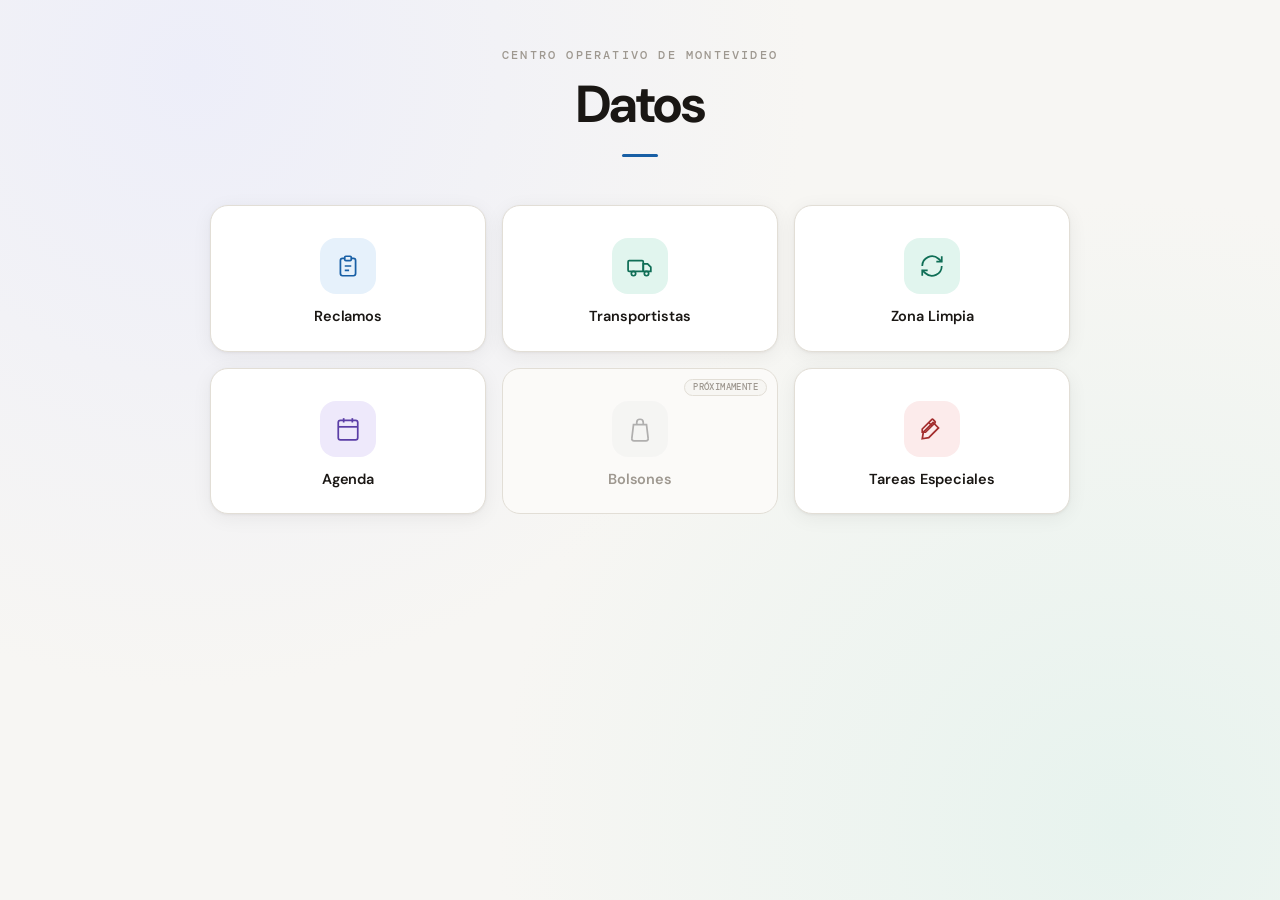
==== index.html @ f4a8ab2e "11.09" ====
<!DOCTYPE html>
<html lang="es">
<head>
<meta charset="UTF-8">
<meta name="viewport" content="width=device-width,initial-scale=1">
<title>Centro Operativo — Datos</title>
<link href="https://fonts.googleapis.com/css2?family=DM+Sans:wght@300;400;500;600;700&family=DM+Mono:wght@400;500&display=swap" rel="stylesheet">
<style>
:root{
  --bg:#F7F6F3;
  --surface:#FFFFFF;
  --border:#E2DED6;
  --border2:#D0CBCB;
  --text:#1A1714;
  --text2:#6B6560;
  --text3:#9E9890;
  --blue:#185FA5;   --blue-bg:#E6F1FB;   --blue-border:#B5D4F4;
  --teal:#0F6E56;   --teal-bg:#E1F5EE;   --teal-border:#9FE1CB;
  --amber:#854F0B;  --amber-bg:#FAEEDA;  --amber-border:#FAC775;
  --red:#A32D2D;    --red-bg:#FCEBEB;    --red-border:#F7C1C1;
  --violet:#5B3EA6; --violet-bg:#EEE9FB; --violet-border:#CBB9F0;
  --shadow:0 4px 20px rgba(26,23,20,.06),0 1px 3px rgba(26,23,20,.05);
  --shadow-hover:0 12px 32px rgba(26,23,20,.10),0 2px 6px rgba(26,23,20,.06);
}
*{box-sizing:border-box;margin:0;padding:0}
html,body{height:100%}
body{
  font-family:'DM Sans',system-ui,sans-serif;color:var(--text);min-height:100vh;
  background:
    radial-gradient(circle at 15% 8%, #EDEEF9 0%, transparent 45%),
    radial-gradient(circle at 88% 92%, #E7F3EE 0%, transparent 45%),
    var(--bg);
  /* Antes esto centraba con flexbox (display:flex + align-items:center), pero
     cuando el contenido es más alto que la pantalla (típico en celular con 6
     tarjetas) ese centrado empuja la parte de arriba por encima del borde
     visible, y no hay forma de scrollear hasta ahí — queda "cortado" para
     siempre. Con flujo normal + margin:auto en .cover se sigue viendo
     centrado en pantallas grandes, pero nunca corta nada. */
  padding:3rem 1.5rem;
}
.cover{max-width:860px;width:100%;text-align:center;margin:0 auto}

.eyebrow{font-family:'DM Mono',monospace;font-size:11.5px;font-weight:500;letter-spacing:2.2px;text-transform:uppercase;color:var(--text3);margin-bottom:.9rem}
.headline{font-size:clamp(34px,6vw,52px);font-weight:700;letter-spacing:-1.3px;color:var(--text);line-height:1.05}
.rule{width:36px;height:3px;border-radius:2px;background:var(--blue);margin:1.4rem auto 3rem}

.grid{display:grid;grid-template-columns:repeat(3,1fr);gap:16px}
@media (max-width:680px){.grid{grid-template-columns:repeat(2,1fr)}}
@media (max-width:420px){.grid{grid-template-columns:1fr}}

.tile{position:relative;display:flex;flex-direction:column;align-items:center;justify-content:center;gap:.8rem;background:var(--surface);border:1px solid var(--border);border-radius:18px;padding:2rem 1rem 1.6rem;text-decoration:none;color:inherit;box-shadow:var(--shadow);transition:transform .18s ease,box-shadow .18s ease,border-color .18s ease}
.tile.active{cursor:pointer}
.tile.active:hover{transform:translateY(-4px);box-shadow:var(--shadow-hover);border-color:var(--border2)}
.tile.disabled{cursor:default;box-shadow:none;background:#FBFAF8}
.tile.disabled .tile-icon{filter:grayscale(1);opacity:.45}
.tile.disabled .tile-name{color:var(--text3)}

.tile-icon{width:56px;height:56px;border-radius:16px;display:flex;align-items:center;justify-content:center}
.tile-icon svg{width:26px;height:26px;fill:none;stroke-width:1.6}
.tile-name{font-size:14.5px;font-weight:600;letter-spacing:-.1px}
.tile-tag{position:absolute;top:10px;right:10px;font-family:'DM Mono',monospace;font-size:8.5px;font-weight:500;letter-spacing:.4px;text-transform:uppercase;color:var(--text3);background:var(--bg);border:1px solid var(--border);border-radius:20px;padding:2px 8px}

.acc-blue .tile-icon{background:var(--blue-bg)}.acc-blue .tile-icon svg{stroke:var(--blue)}
.acc-teal .tile-icon{background:var(--teal-bg)}.acc-teal .tile-icon svg{stroke:var(--teal)}
.acc-amber .tile-icon{background:var(--amber-bg)}.acc-amber .tile-icon svg{stroke:var(--amber)}
.acc-red .tile-icon{background:var(--red-bg)}.acc-red .tile-icon svg{stroke:var(--red)}
.acc-violet .tile-icon{background:var(--violet-bg)}.acc-violet .tile-icon svg{stroke:var(--violet)}

.foot{margin-top:3rem;font-family:'DM Mono',monospace;font-size:10.5px;color:var(--text3);letter-spacing:.3px}
</style>
<link rel="stylesheet" href="assets/dashboard-common.css">
</head>
<body class="page-index">
<div class="cover">

  <div class="eyebrow">Centro Operativo de Montevideo</div>
  <div class="headline">Datos</div>
  <div class="rule"></div>

  <div class="grid">

    <a class="tile active acc-blue" href="dashboard_reclamos_com.html">
      <div class="tile-icon">
        <svg viewBox="0 0 24 24"><path d="M9 5H7a2 2 0 0 0-2 2v12a2 2 0 0 0 2 2h10a2 2 0 0 0 2-2V7a2 2 0 0 0-2-2h-2"/><rect x="9" y="3" width="6" height="4" rx="1"/><path d="M9 12h6M9 16h4"/></svg>
      </div>
      <div class="tile-name">Reclamos</div>
    </a>

    <a class="tile active acc-teal" href="Transportistas.html">
      <div class="tile-icon">
        <svg viewBox="0 0 24 24"><rect x="1" y="7" width="14" height="10" rx="1"/><path d="M15 10h4l3 3v4h-7z"/><circle cx="6" cy="19" r="2"/><circle cx="18" cy="19" r="2"/></svg>
      </div>
      <div class="tile-name">Transportistas</div>
    </a>

    <a class="tile active acc-teal" href="Zona%20Limpia.html">
      <div class="tile-icon">
        <svg viewBox="0 0 24 24"><path d="M3 12a9 9 0 0 1 15-6.7L21 8"/><path d="M21 3v5h-5"/><path d="M21 12a9 9 0 0 1-15 6.7L3 16"/><path d="M3 21v-5h5"/></svg>
      </div>
      <div class="tile-name">Zona Limpia</div>
    </a>

    <a class="tile active acc-violet" href="agenda.html">
      <div class="tile-icon">
        <svg viewBox="0 0 24 24"><rect x="3" y="4" width="18" height="18" rx="2"/><line x1="16" y1="2" x2="16" y2="6"/><line x1="8" y1="2" x2="8" y2="6"/><line x1="3" y1="10" x2="21" y2="10"/></svg>
      </div>
      <div class="tile-name">Agenda</div>
    </a>

    <div class="tile disabled acc-amber">
      <span class="tile-tag">Próximamente</span>
      <div class="tile-icon">
        <svg viewBox="0 0 24 24"><path d="M6 8h12l1.5 12.5a2 2 0 0 1-2 2.5H6.5a2 2 0 0 1-2-2.5z"/><path d="M9 8V6a3 3 0 0 1 6 0v2"/></svg>
      </div>
      <div class="tile-name">Bolsones</div>
    </div>

    <a class="tile active acc-red" href="Tareas%20Especiales.html">
      <div class="tile-icon">
        <svg viewBox="0 0 24 24"><path d="M14.7 6.3a1 1 0 0 0 0-1.4l-1.6-1.6a1 1 0 0 0-1.4 0L3 12v3h3zM9 6l3 3"/><path d="M3 21l6-1 9-9-5-5-9 9z"/></svg>
      </div>
      <div class="tile-name">Tareas Especiales</div>
    </a>

  </div>

</div>
</body>
</html>
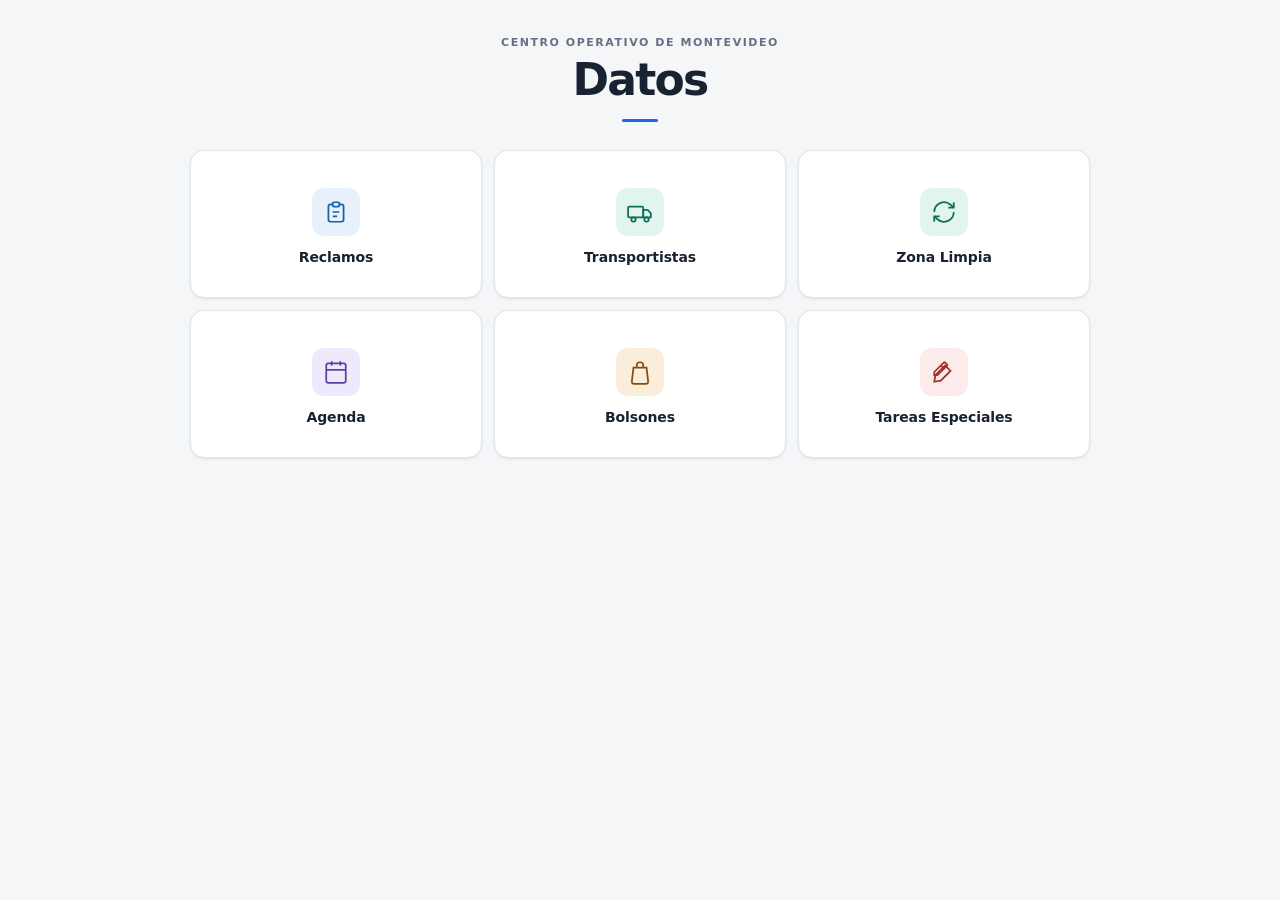
==== commit 7e12653d: "14.09 + bolsones" ====
--- a/index.html
+++ b/index.html
@@ -107,13 +107,12 @@
       <div class="tile-name">Agenda</div>
     </a>
 
-    <div class="tile disabled acc-amber">
-      <span class="tile-tag">Próximamente</span>
+    <a class="tile active acc-amber" href="bolsones.html">
       <div class="tile-icon">
         <svg viewBox="0 0 24 24"><path d="M6 8h12l1.5 12.5a2 2 0 0 1-2 2.5H6.5a2 2 0 0 1-2-2.5z"/><path d="M9 8V6a3 3 0 0 1 6 0v2"/></svg>
       </div>
       <div class="tile-name">Bolsones</div>
-    </div>
+    </a>
 
     <a class="tile active acc-red" href="Tareas%20Especiales.html">
       <div class="tile-icon">
--- a/assets/dashboard-common.css
+++ b/assets/dashboard-common.css
@@ -0,0 +1,1118 @@
+.com-loading-view {
+  /* Antes esto tenía un techo de 560px (clamp con tope en 55vh) — en pantallas
+     normales quedaba como una caja chica pegada arriba, con un montón de
+     espacio vacío debajo hasta el final del viewport. Ahora ocupa el alto
+     disponible debajo del topbar (64px) para que el spinner quede centrado
+     en la pantalla real, no en una caja arbitrariamente chica. */
+  min-height: max(260px, calc(100vh - 64px));
+  display: flex;
+  align-items: center;
+  justify-content: center;
+  padding: 32px 20px;
+}
+
+.com-loading-content {
+  display: flex;
+  flex-direction: column;
+  align-items: center;
+  gap: 14px;
+  max-width: 420px;
+  text-align: center;
+}
+
+.com-spinner {
+  width: 38px;
+  height: 38px;
+  border: 3px solid #dbe3ed;
+  border-top-color: #2563eb;
+  border-radius: 50%;
+  animation: com-spin .8s linear infinite;
+  flex: 0 0 auto;
+}
+
+.com-spinner[hidden],
+.com-loading-view[hidden],
+.com-loading-actions[hidden] {
+  display: none !important;
+}
+
+.com-loading-message {
+  color: #64748b;
+  font-size: 14px;
+  font-weight: 600;
+  line-height: 1.45;
+}
+
+.com-loading-error {
+  color: #b42318;
+}
+
+.com-loading-actions {
+  display: flex;
+  flex-wrap: wrap;
+  justify-content: center;
+  gap: 8px;
+}
+
+.com-retry-button {
+  min-height: 38px;
+  padding: 0 16px;
+  border: 1px solid #cbd5e1;
+  border-radius: 8px;
+  background: #fff;
+  color: #172033;
+  font: inherit;
+  font-size: 13px;
+  font-weight: 700;
+  cursor: pointer;
+}
+
+.com-retry-button:hover {
+  background: #f8fafc;
+  border-color: #94a3b8;
+}
+
+.com-inline-loading {
+  display: inline-flex;
+  align-items: center;
+  justify-content: center;
+  gap: 10px;
+}
+
+.com-inline-loading .com-spinner {
+  width: 24px;
+  height: 24px;
+  border-width: 3px;
+}
+
+body a:focus-visible,
+body button:focus-visible,
+body select:focus-visible,
+body summary:focus-visible,
+body input[type]:focus-visible,
+body [tabindex]:focus-visible {
+  outline: 3px solid rgba(37, 99, 235, .42);
+  outline-offset: 2px;
+}
+
+.com-back-link,
+.back,
+.back-link,
+.topbar-back,
+.top-back {
+  min-height: 36px;
+  align-items: center;
+  touch-action: manipulation;
+}
+
+.com-icon-button {
+  touch-action: manipulation;
+}
+
+.com-range-error {
+  display: none;
+  margin: 6px 0 0;
+  color: #b42318;
+  font-size: 12px;
+  font-weight: 600;
+  line-height: 1.4;
+}
+
+.com-range-error.show {
+  display: block;
+}
+
+body input[type="date"][aria-invalid="true"] {
+  border-color: #dc2626;
+  box-shadow: 0 0 0 2px rgba(220, 38, 38, .12);
+}
+
+@keyframes com-spin {
+  to { transform: rotate(360deg); }
+}
+
+@media (prefers-reduced-motion: reduce) {
+  .com-spinner { animation-duration: 2.4s; }
+}
+
+@media (max-width: 640px) {
+  .com-back-link,
+  .back,
+  .back-link,
+  .topbar-back,
+  .top-back {
+    display: inline-flex;
+    min-width: 36px;
+  }
+
+  .com-icon-button {
+    min-width: 40px;
+    min-height: 40px;
+  }
+}
+
+@media (max-width: 700px) {
+  .page-tareas .topin {
+    gap: 10px;
+  }
+
+  .page-tareas .top-back {
+    width: 100%;
+    order: -1;
+  }
+
+  .page-tareas .brand {
+    flex: 1 1 190px;
+  }
+
+  .page-tareas .actions {
+    margin-left: 0;
+  }
+
+  .page-tareas .tabs .tab,
+  .page-tareas .actions .btn {
+    min-height: 40px;
+  }
+
+  .page-tareas .head {
+    flex-direction: column;
+    align-items: stretch;
+  }
+
+  .page-tareas .navweek {
+    width: 100%;
+    display: grid;
+    grid-template-columns: 40px minmax(0, 1fr) 40px;
+  }
+
+  .page-tareas .navweek .arr,
+  .page-tareas .navweek .btn {
+    width: 100%;
+    min-height: 40px;
+  }
+}
+
+/* --------------------------------------------------------------------------
+   COM visual system · P2
+   This is the shared presentation layer. Page-specific rules remain responsible
+   for charts, maps and data semantics; these tokens align the product shell,
+   hierarchy, density and controls without changing behavior.
+   -------------------------------------------------------------------------- */
+:root {
+  --com-bg: #f4f6f8;
+  --com-surface: #ffffff;
+  --com-surface-subtle: #f8fafc;
+  --com-text: #182230;
+  --com-text-muted: #667085;
+  --com-text-soft: #98a2b3;
+  --com-border: #e1e7ef;
+  --com-border-strong: #cbd5e1;
+  --com-primary: #2563eb;
+  --com-primary-hover: #1d4ed8;
+  --com-primary-soft: #eff6ff;
+  --com-header: #111c32;
+  --com-header-muted: #cbd5e1;
+  --com-danger: #b42318;
+  --com-radius-control: 8px;
+  --com-radius-card: 12px;
+  --com-shadow: 0 1px 2px rgba(16, 24, 40, .045), 0 1px 3px rgba(16, 24, 40, .06);
+  --com-shadow-raised: 0 4px 12px rgba(16, 24, 40, .08);
+  --com-font: "Segoe UI Variable", "Segoe UI", system-ui, -apple-system, BlinkMacSystemFont, sans-serif;
+}
+
+body.page-index,
+body.page-agenda,
+body.page-reclamos,
+body.page-zona-limpia,
+body.page-transportistas,
+body.page-tareas {
+  background: var(--com-bg);
+  color: var(--com-text);
+  font-family: var(--com-font);
+  -webkit-font-smoothing: antialiased;
+  text-rendering: optimizeLegibility;
+}
+
+.page-index button,
+.page-index input,
+.page-index select,
+.page-agenda button,
+.page-agenda input,
+.page-agenda select,
+.page-reclamos button,
+.page-reclamos input,
+.page-reclamos select,
+.page-zona-limpia button,
+.page-zona-limpia input,
+.page-zona-limpia select,
+.page-transportistas button,
+.page-transportistas input,
+.page-transportistas select,
+.page-tareas button,
+.page-tareas input,
+.page-tareas select {
+  font-family: inherit;
+}
+
+/* Product shell */
+.page-agenda .topbar,
+.page-reclamos .com-topbar,
+.page-zona-limpia .topbar,
+.page-transportistas > header,
+.page-tareas .top {
+  background: var(--com-header);
+  box-shadow: 0 1px 3px rgba(16, 24, 40, .16);
+}
+
+.page-agenda .topbar .inner,
+.page-reclamos .com-topbar-inner,
+.page-zona-limpia .topbar,
+.page-transportistas > header,
+.page-tareas .topin {
+  min-height: 62px;
+}
+
+.com-back-link,
+.back,
+.back-link,
+.topbar-back,
+.top-back {
+  display: inline-flex;
+  gap: 6px;
+  padding: 0 8px;
+  border-radius: 7px;
+  font-family: var(--com-font);
+  color: var(--com-header-muted);
+  font-size: 12px;
+  font-weight: 600;
+  line-height: 1;
+  text-decoration: none;
+  white-space: nowrap;
+  transition: color .15s ease, background-color .15s ease;
+}
+
+.com-back-link:hover,
+.back:hover,
+.back-link:hover,
+.topbar-back:hover,
+.top-back:hover {
+  color: #fff;
+  background: rgba(255, 255, 255, .08);
+}
+
+/* Ícono del header: misma "placa" translúcida en las 5 páginas — antes cada
+   una hacía lo suyo (sin caja, o con su propio color sólido de marca). */
+.page-reclamos .header-badge,
+.page-transportistas > header .logo,
+.page-zona-limpia .brand-ico,
+.page-tareas .mark,
+.page-agenda .titlerow .ico {
+  width: 36px;
+  height: 36px;
+  border-radius: 10px;
+  background: rgba(255, 255, 255, .12);
+  border: 1px solid rgba(255, 255, 255, .28);
+  display: flex;
+  align-items: center;
+  justify-content: center;
+  flex-shrink: 0;
+  font-size: 17px;
+  line-height: 1;
+  color: #fff;
+}
+
+.page-agenda .titlerow h1,
+.page-reclamos .header-title,
+.page-zona-limpia .brand-name,
+.page-transportistas > header h1,
+.page-tareas .brand h1 {
+  font-family: var(--com-font);
+  font-size: 16px;
+  font-weight: 700;
+  letter-spacing: -.01em;
+}
+
+.page-reclamos .header-sub,
+.page-zona-limpia .brand-file,
+.page-transportistas > header p,
+.page-tareas .brand p,
+.page-agenda .titlerow p {
+  color: var(--com-header-muted);
+  font-family: var(--com-font);
+  font-size: 11px;
+  letter-spacing: 0;
+  opacity: .82;
+}
+
+/* Content rhythm and hierarchy */
+.page-agenda .wrap {
+  padding-bottom: 48px;
+}
+
+.page-agenda section {
+  margin-top: 30px;
+}
+
+.page-transportistas .container,
+.page-tareas .main {
+  padding-top: 20px;
+  padding-bottom: 40px;
+}
+
+.page-agenda h2.sec {
+  margin-bottom: 14px;
+  padding-bottom: 9px;
+  border-bottom-width: 1px;
+  color: var(--com-text);
+  font-size: 22px;
+  letter-spacing: -.02em;
+}
+
+.page-agenda h2.sec .n {
+  width: 26px;
+  height: 26px;
+  border-radius: 7px;
+  background: var(--com-header);
+  font-size: 13px;
+}
+
+.page-agenda h3.sub,
+.page-reclamos .sec-title,
+.page-zona-limpia .summary-toolbar h2,
+.page-zona-limpia .map-view-head h2,
+.page-transportistas .chart-title,
+.page-transportistas .table-header h2,
+.page-tareas .head h2 {
+  color: var(--com-text);
+  font-family: var(--com-font);
+  font-weight: 700;
+  letter-spacing: -.015em;
+}
+
+.page-agenda h3.sub,
+.page-reclamos .sec-title,
+.page-zona-limpia .summary-toolbar h2,
+.page-zona-limpia .map-view-head h2,
+.page-transportistas .chart-title {
+  font-size: 16px;
+}
+
+.page-tareas .head h2 {
+  font-size: 20px;
+}
+
+.page-reclamos .sec-sub,
+.page-zona-limpia .summary-toolbar p,
+.page-zona-limpia .map-view-head p,
+.page-transportistas .results-count,
+.page-tareas .head p,
+.page-tareas .history-help {
+  color: var(--com-text-muted);
+}
+
+/* Cards and data surfaces */
+.page-index .tile,
+.page-agenda .card,
+.page-reclamos .section-card,
+.page-zona-limpia .chart-card,
+.page-zona-limpia .daily-details,
+.page-transportistas .chart-card,
+.page-transportistas .table-card,
+.page-transportistas .upload-card,
+.page-tareas .detail,
+.page-tareas .macro-panel,
+.page-tareas .filters,
+.page-tareas .history-summary {
+  border-color: var(--com-border);
+  border-radius: var(--com-radius-card);
+  box-shadow: var(--com-shadow);
+}
+
+.page-transportistas .chart-card,
+.page-transportistas .table-card,
+.page-transportistas .upload-card {
+  border: 1px solid var(--com-border);
+}
+
+.page-transportistas .kpi-card {
+  border-radius: var(--com-radius-card);
+  padding: 16px;
+  box-shadow: inset 0 0 0 1px var(--com-border), var(--com-shadow);
+  transition: border-color .15s ease, box-shadow .15s ease;
+}
+
+.page-transportistas .kpi-card:hover,
+.page-index .tile.active:hover {
+  transform: none;
+  box-shadow: var(--com-shadow-raised);
+}
+
+.page-reclamos .section-card,
+.page-transportistas .chart-card,
+.page-transportistas .table-card {
+  padding: 18px;
+}
+
+.page-zona-limpia .summary-block {
+  border-color: var(--com-border);
+  border-radius: 9px;
+  background: var(--com-surface-subtle);
+}
+
+.page-zona-limpia .summary-block:hover {
+  border-color: var(--com-border-strong);
+  background: var(--com-surface);
+}
+
+/* Filters and form controls */
+.page-agenda .filters,
+.page-reclamos .filter-card,
+.page-zona-limpia .fbar,
+.page-transportistas .date-filter,
+.page-tareas .filters {
+  background: var(--com-surface);
+  border-color: var(--com-border);
+}
+
+.page-agenda .filters,
+.page-tareas .filters {
+  gap: 14px;
+  padding: 16px;
+}
+
+.page-agenda .field label,
+.page-reclamos .ctrl label,
+.page-zona-limpia .fbar-lbl,
+.page-transportistas .date-filter-group label,
+.page-tareas .field label {
+  color: var(--com-text-muted);
+  font-size: 11px;
+  font-weight: 700;
+  letter-spacing: .045em;
+  text-transform: uppercase;
+}
+
+.page-agenda input[type="date"],
+.page-agenda select,
+.page-reclamos .ctrl input[type="date"],
+.page-reclamos .ctrl select,
+.page-reclamos input[type="number"],
+.page-zona-limpia .fbar input[type="date"],
+.page-zona-limpia .fbar select,
+.page-transportistas select,
+.page-transportistas input[type="text"],
+.page-transportistas input[type="date"],
+.page-tareas input,
+.page-tareas select {
+  min-height: 38px;
+  border: 1px solid var(--com-border-strong);
+  border-radius: var(--com-radius-control);
+  background: var(--com-surface);
+  color: var(--com-text);
+  font-size: 13px;
+  font-weight: 500;
+}
+
+.page-agenda input[type="date"]:hover,
+.page-agenda select:hover,
+.page-reclamos input:hover,
+.page-reclamos select:hover,
+.page-zona-limpia input:hover,
+.page-zona-limpia select:hover,
+.page-transportistas input:hover,
+.page-transportistas select:hover,
+.page-tareas input:hover,
+.page-tareas select:hover {
+  border-color: #94a3b8;
+}
+
+.page-agenda input[type="date"]:focus,
+.page-agenda select:focus,
+.page-reclamos input:focus,
+.page-reclamos select:focus,
+.page-zona-limpia input:focus,
+.page-zona-limpia select:focus,
+.page-transportistas input:focus,
+.page-transportistas select:focus,
+.page-tareas input:focus,
+.page-tareas select:focus {
+  border-color: var(--com-primary);
+  background: var(--com-surface);
+  box-shadow: 0 0 0 3px rgba(37, 99, 235, .12);
+}
+
+/* Buttons and tabs */
+.com-retry-button,
+.page-agenda .datasrc button,
+.page-reclamos .btn-upload,
+.page-reclamos .btn-toggle,
+.page-reclamos .btn-action,
+.page-reclamos .btn-cats,
+.page-reclamos .mode-btn,
+.page-reclamos .ttab,
+.page-reclamos .btn-export,
+.page-reclamos .btn-map-sm,
+.page-reclamos .btn-map-apply,
+.page-reclamos .btn-map-close,
+.page-zona-limpia .ntab,
+.page-zona-limpia .btn-nw,
+.page-zona-limpia .btn-rst,
+.page-zona-limpia .summary-map-action,
+.page-zona-limpia .summary-link,
+.page-transportistas .btn-header-action,
+.page-transportistas .btn-browse,
+.page-transportistas .chart-toggle-btn,
+.page-transportistas .btn-ranking,
+.page-transportistas .rank-search-clear,
+.page-transportistas .btn-excel,
+.page-transportistas .page-btn,
+.page-tareas .btn,
+.page-tareas .arr,
+.page-tareas .tab,
+.page-tareas .typefilter {
+  border-radius: var(--com-radius-control);
+  font-weight: 600;
+  transition: background-color .15s ease, border-color .15s ease, color .15s ease, box-shadow .15s ease;
+}
+
+.page-reclamos .btn-upload,
+.page-reclamos .btn-map-apply,
+.page-zona-limpia .summary-map-action,
+.page-transportistas .btn-browse,
+.page-transportistas .btn-ranking,
+.page-tareas .btn.primary {
+  border-color: var(--com-primary);
+  background: var(--com-primary);
+  color: #fff;
+  box-shadow: none;
+}
+
+.page-reclamos .btn-upload:hover,
+.page-reclamos .btn-map-apply:hover,
+.page-zona-limpia .summary-map-action:hover,
+.page-transportistas .btn-browse:hover,
+.page-transportistas .btn-ranking:hover,
+.page-tareas .btn.primary:hover {
+  background: var(--com-primary-hover);
+  border-color: var(--com-primary-hover);
+  opacity: 1;
+  transform: none;
+}
+
+.page-reclamos .mode-btn.active,
+.page-reclamos .ttab.on,
+.page-zona-limpia .ntab.on,
+.page-transportistas .chart-toggle-btn.active,
+.page-tareas .tab.on,
+.page-tareas .typefilter.on {
+  border-color: var(--com-primary);
+  background: var(--com-primary-soft);
+  color: var(--com-primary);
+  box-shadow: inset 0 -2px 0 var(--com-primary);
+}
+
+.page-zona-limpia .summary-link {
+  color: var(--com-primary);
+}
+
+.page-agenda #agenda-reset,
+.page-reclamos .btn-toggle,
+.page-reclamos .btn-action,
+.page-reclamos .btn-export,
+.page-zona-limpia .btn-rst,
+.page-transportistas .rank-search-clear,
+.page-transportistas .page-btn,
+.page-tareas .btn,
+.page-tareas .arr {
+  border: 1px solid var(--com-border-strong);
+  background: var(--com-surface);
+  color: #344054;
+  box-shadow: none;
+}
+
+.page-agenda #agenda-reset:hover,
+.page-reclamos .btn-toggle:hover,
+.page-reclamos .btn-action:hover,
+.page-reclamos .btn-export:hover,
+.page-zona-limpia .btn-rst:hover,
+.page-transportistas .rank-search-clear:hover,
+.page-transportistas .page-btn:hover,
+.page-tareas .btn:hover,
+.page-tareas .arr:hover {
+  border-color: #94a3b8;
+  background: var(--com-surface-subtle);
+  color: var(--com-text);
+}
+
+button:disabled,
+input:disabled,
+select:disabled {
+  cursor: not-allowed;
+  opacity: .55;
+}
+
+/* KPI hierarchy */
+.page-agenda .kpi,
+.page-reclamos .kpi-card,
+.page-zona-limpia .kpi,
+.page-transportistas .kpi-card,
+.page-tareas .metric,
+.page-tareas .hstat {
+  font-variant-numeric: tabular-nums;
+}
+
+.page-agenda .kpi .k-label,
+.page-reclamos .kpi-label,
+.page-zona-limpia .klabel,
+.page-transportistas .kpi-label,
+.page-tareas .metric span,
+.page-tareas .hstat span {
+  color: var(--com-text-muted);
+  font-family: var(--com-font);
+  font-size: 11px;
+  font-weight: 700;
+  letter-spacing: .045em;
+  text-transform: uppercase;
+}
+
+.page-agenda .kpi .k-val,
+.page-reclamos .kpi-val,
+.page-zona-limpia .kval,
+.page-transportistas .kpi-value {
+  font-size: 29px;
+  line-height: 1.1;
+  letter-spacing: -.03em;
+}
+
+/* Tables */
+.page-agenda .tablewrap,
+.page-reclamos .tbl-wrap,
+.page-zona-limpia .table-scroll,
+.page-transportistas .table-wrap,
+.page-tareas .wrap {
+  border-radius: 10px;
+}
+
+/* Aviso de scroll horizontal en mobile — Reclamos y Transportistas ya lo
+   tenían cada uno por su lado; acá se agrega para Agenda y Zona Limpia,
+   que tienen tablas que también desbordan en pantallas chicas y no
+   avisaban nada. */
+@media (max-width: 640px) {
+  .page-agenda .tablewrap,
+  .page-zona-limpia .table-scroll,
+  .page-zona-limpia #tw-cov {
+    position: relative;
+  }
+
+  .page-agenda .tablewrap::after,
+  .page-zona-limpia .table-scroll::after,
+  .page-zona-limpia #tw-cov::after {
+    content: "◀ deslizá para ver más ▶";
+    display: block;
+    text-align: center;
+    font-size: .68rem;
+    color: var(--com-text-soft);
+    padding: 6px 0 0;
+  }
+}
+
+.page-agenda table.grid,
+.page-reclamos table,
+.page-zona-limpia table,
+.page-transportistas table,
+.page-tareas table {
+  color: var(--com-text);
+  font-variant-numeric: tabular-nums;
+}
+
+.page-agenda table.grid th,
+.page-reclamos table th,
+.page-zona-limpia table th,
+.page-transportistas thead th,
+.page-tareas table th {
+  background: #f1f5f9;
+  color: #475467;
+  border-bottom: 1px solid var(--com-border);
+  font-family: var(--com-font);
+  font-size: 11px;
+  font-weight: 700;
+  letter-spacing: .045em;
+  text-transform: uppercase;
+}
+
+.page-reclamos table td,
+.page-zona-limpia table td,
+.page-transportistas table td,
+.page-tareas table td {
+  border-bottom-color: #edf1f5;
+}
+
+.page-agenda table.grid tbody tr:hover td,
+.page-reclamos table tbody tr:hover td,
+.page-zona-limpia table tbody tr:hover td,
+.page-transportistas table tbody tr:hover td,
+.page-tareas table tbody tr:hover td {
+  background: var(--com-surface-subtle);
+}
+
+/* Landing page: same product language, quieter presentation and better density. */
+.page-index {
+  padding: 36px 24px;
+}
+
+.page-index .cover {
+  max-width: 900px;
+}
+
+.page-index .eyebrow {
+  margin-bottom: 8px;
+  color: var(--com-text-muted);
+  font-family: var(--com-font);
+  font-size: 11px;
+  font-weight: 700;
+  letter-spacing: .14em;
+}
+
+.page-index .headline {
+  color: var(--com-text);
+  font-family: var(--com-font);
+  font-size: clamp(30px, 5vw, 44px);
+  letter-spacing: -.04em;
+}
+
+.page-index .rule {
+  margin: 16px auto 28px;
+  background: var(--com-primary);
+}
+
+.page-index .grid {
+  gap: 12px;
+}
+
+.page-index .tile {
+  min-height: 148px;
+  padding: 22px 14px 18px;
+  border-color: var(--com-border);
+  border-radius: 14px;
+}
+
+.page-index .tile-icon {
+  width: 48px;
+  height: 48px;
+  border-radius: 12px;
+}
+
+.page-index .tile-name {
+  font-size: 14px;
+  font-weight: 650;
+}
+
+.page-index .tile-tag {
+  border-color: var(--com-border);
+  background: var(--com-surface-subtle);
+  font-family: var(--com-font);
+  font-size: 9px;
+  font-weight: 700;
+}
+
+/* Shared loading presentation */
+.com-loading-view {
+  background: var(--com-bg);
+}
+
+.com-spinner {
+  border-color: #d7e0ea;
+  border-top-color: var(--com-primary);
+}
+
+.com-loading-message {
+  color: var(--com-text-muted);
+  font-family: var(--com-font);
+  font-weight: 600;
+}
+
+@media (max-width: 1024px) {
+  .page-agenda .wrap,
+  .page-reclamos .main,
+  .page-zona-limpia .vbody,
+  .page-transportistas .container,
+  .page-tareas .main {
+    padding-left: 18px;
+    padding-right: 18px;
+  }
+
+  .page-transportistas .charts-row-3 {
+    gap: 14px;
+  }
+}
+
+@media (max-width: 768px) {
+  .page-agenda .topbar .inner,
+  .page-reclamos .com-topbar-inner,
+  .page-zona-limpia .topbar,
+  .page-transportistas > header,
+  .page-tareas .topin {
+    padding-left: 14px;
+    padding-right: 14px;
+  }
+
+  .page-agenda .wrap,
+  .page-reclamos .main,
+  .page-zona-limpia .vbody,
+  .page-transportistas .container,
+  .page-tareas .main {
+    padding-left: 14px;
+    padding-right: 14px;
+  }
+
+  .page-agenda section {
+    margin-top: 24px;
+  }
+
+  .page-agenda h2.sec {
+    font-size: 20px;
+  }
+
+  .page-reclamos .section-card,
+  .page-transportistas .chart-card,
+  .page-transportistas .table-card {
+    padding: 15px;
+  }
+
+  .page-agenda .filters .field,
+  .page-tareas .filters .field {
+    min-width: min(100%, 180px);
+    flex: 1 1 180px;
+  }
+
+  .page-transportistas .header-actions {
+    width: 100%;
+    margin-left: 0;
+  }
+}
+
+@media (max-width: 480px) {
+  .page-index {
+    padding: 26px 16px;
+  }
+
+  .page-index .grid {
+    grid-template-columns: repeat(2, minmax(0, 1fr));
+    gap: 10px;
+  }
+
+  .page-index .tile {
+    min-height: 132px;
+    padding: 18px 10px 14px;
+  }
+
+  .page-index .tile-icon {
+    width: 44px;
+    height: 44px;
+  }
+
+  .page-agenda .wrap,
+  .page-reclamos .main,
+  .page-zona-limpia .vbody,
+  .page-transportistas .container,
+  .page-tareas .main {
+    padding-left: 12px;
+    padding-right: 12px;
+  }
+
+  .page-agenda .filters,
+  .page-tareas .filters {
+    padding: 14px;
+  }
+
+  .page-agenda .filters .field,
+  .page-tareas .filters .field,
+  .page-agenda .filters input,
+  .page-agenda .filters select,
+  .page-tareas .filters input,
+  .page-tareas .filters select {
+    width: 100%;
+    min-width: 0;
+  }
+
+  .page-agenda .kpis {
+    gap: 10px;
+  }
+
+  .page-agenda .kpi,
+  .page-reclamos .kpi-card,
+  .page-transportistas .kpi-card {
+    padding: 13px;
+  }
+
+  .page-agenda .kpi .k-val,
+  .page-reclamos .kpi-val,
+  .page-zona-limpia .kval,
+  .page-transportistas .kpi-value {
+    font-size: 25px;
+  }
+}
+
+@media (max-width: 340px) {
+  .page-index .grid {
+    grid-template-columns: 1fr;
+  }
+}
+
+/* Header unificado: Transportistas es la referencia visual del producto. */
+.page-agenda .topbar,
+.page-reclamos .com-topbar,
+.page-zona-limpia .cscreen-topbar,
+.page-zona-limpia #dscreen > .topbar,
+.page-transportistas > header,
+.page-tareas .top {
+  background: linear-gradient(135deg, #0f172a 0%, #16213e 55%, #1b3f74 100%);
+  color: #fff;
+  box-shadow: 0 4px 12px rgba(0, 0, 0, .3);
+}
+
+.page-agenda .topbar .inner,
+.page-reclamos .com-topbar-inner,
+.page-zona-limpia .cscreen-topbar,
+.page-zona-limpia #dscreen > .topbar,
+.page-transportistas > header,
+.page-tareas .topin {
+  min-height: 64px;
+  padding: 10px 24px;
+  display: flex;
+  align-items: center;
+  gap: 12px;
+  flex-wrap: wrap;
+}
+
+.page-agenda .titlerow,
+.page-zona-limpia .brand,
+.page-tareas .brand {
+  gap: 10px;
+}
+
+.page-reclamos .header-badge,
+.page-transportistas > header .logo,
+.page-zona-limpia .brand-ico,
+.page-tareas .mark,
+.page-agenda .titlerow .ico {
+  width: auto;
+  height: auto;
+  padding: 0;
+  border: 0;
+  border-radius: 0;
+  background: transparent;
+  color: #fff;
+  font-family: "Segoe UI Emoji", "Apple Color Emoji", sans-serif;
+  font-size: 22px;
+  font-weight: 400;
+  line-height: 1;
+  filter: drop-shadow(0 2px 4px rgba(0, 0, 0, .3));
+}
+
+.page-agenda .titlerow h1,
+.page-reclamos .header-title,
+.page-zona-limpia .brand-name,
+.page-transportistas > header h1,
+.page-tareas .brand h1 {
+  margin: 0;
+  color: #fff;
+  font-family: var(--com-font);
+  font-size: 16px;
+  font-weight: 700;
+  line-height: 1.25;
+  letter-spacing: -.01em;
+}
+
+.page-agenda .titlerow p,
+.page-reclamos .header-sub,
+.page-zona-limpia .brand-file,
+.page-transportistas > header p,
+.page-tareas .brand p {
+  margin: 1px 0 0;
+  color: #c7d5ea;
+  font-family: var(--com-font);
+  font-size: 11px;
+  font-weight: 400;
+  line-height: 1.3;
+  letter-spacing: 0;
+  opacity: .7;
+}
+
+.page-agenda .com-back-link,
+.page-reclamos .com-back-link,
+.page-zona-limpia .com-back-link,
+.page-transportistas .com-back-link,
+.page-tareas .com-back-link {
+  min-height: 36px;
+  padding: 0 8px;
+  color: #c7d5ea;
+  font-family: var(--com-font);
+  font-size: 12px;
+  font-weight: 500;
+}
+
+@media (max-width: 700px) {
+  .page-agenda .topbar .inner,
+  .page-reclamos .com-topbar-inner,
+  .page-zona-limpia .cscreen-topbar,
+  .page-zona-limpia #dscreen > .topbar,
+  .page-transportistas > header,
+  .page-tareas .topin {
+    padding: 10px 14px;
+  }
+}
+
+/* Estado inicial unificado: Reclamos es la referencia de posición y fondo. */
+.page-reclamos .com-loading-view,
+.page-transportistas #loadingScreen,
+.page-zona-limpia #cscreen .com-loading-view,
+.page-tareas #initialLoading,
+.page-agenda .loader {
+  position: fixed;
+  inset: 64px 0 0;
+  z-index: 10;
+  width: auto;
+  min-height: 0;
+  margin: 0;
+  padding: 40px max(24px, calc((100vw - 1200px) / 2 + 24px));
+  align-items: flex-start;
+  justify-content: flex-start;
+  background: #f7f6f3;
+}
+
+.page-reclamos .com-loading-content,
+.page-transportistas #loadingScreen .com-loading-content,
+.page-zona-limpia #cscreen .com-loading-content,
+.page-tareas #initialLoading .com-loading-content,
+.page-agenda .loader .com-loading-content {
+  max-width: none;
+  flex-direction: row;
+  align-items: center;
+  justify-content: flex-start;
+  gap: 10px;
+  text-align: left;
+}
+
+.page-reclamos .com-loading-message,
+.page-transportistas #loadingScreen .com-loading-message,
+.page-zona-limpia #cscreen .com-loading-message,
+.page-tareas #initialLoading .com-loading-message,
+.page-agenda .loader .com-loading-message {
+  margin: 0;
+  color: #182230;
+  font-family: var(--com-font);
+  font-size: 14px;
+  font-weight: 500;
+  line-height: 1.4;
+}
+
+@media (max-width: 700px) {
+  .page-reclamos .com-loading-view,
+  .page-transportistas #loadingScreen,
+  .page-zona-limpia #cscreen .com-loading-view,
+  .page-tareas #initialLoading,
+  .page-agenda .loader {
+    padding: 28px 20px;
+  }
+}
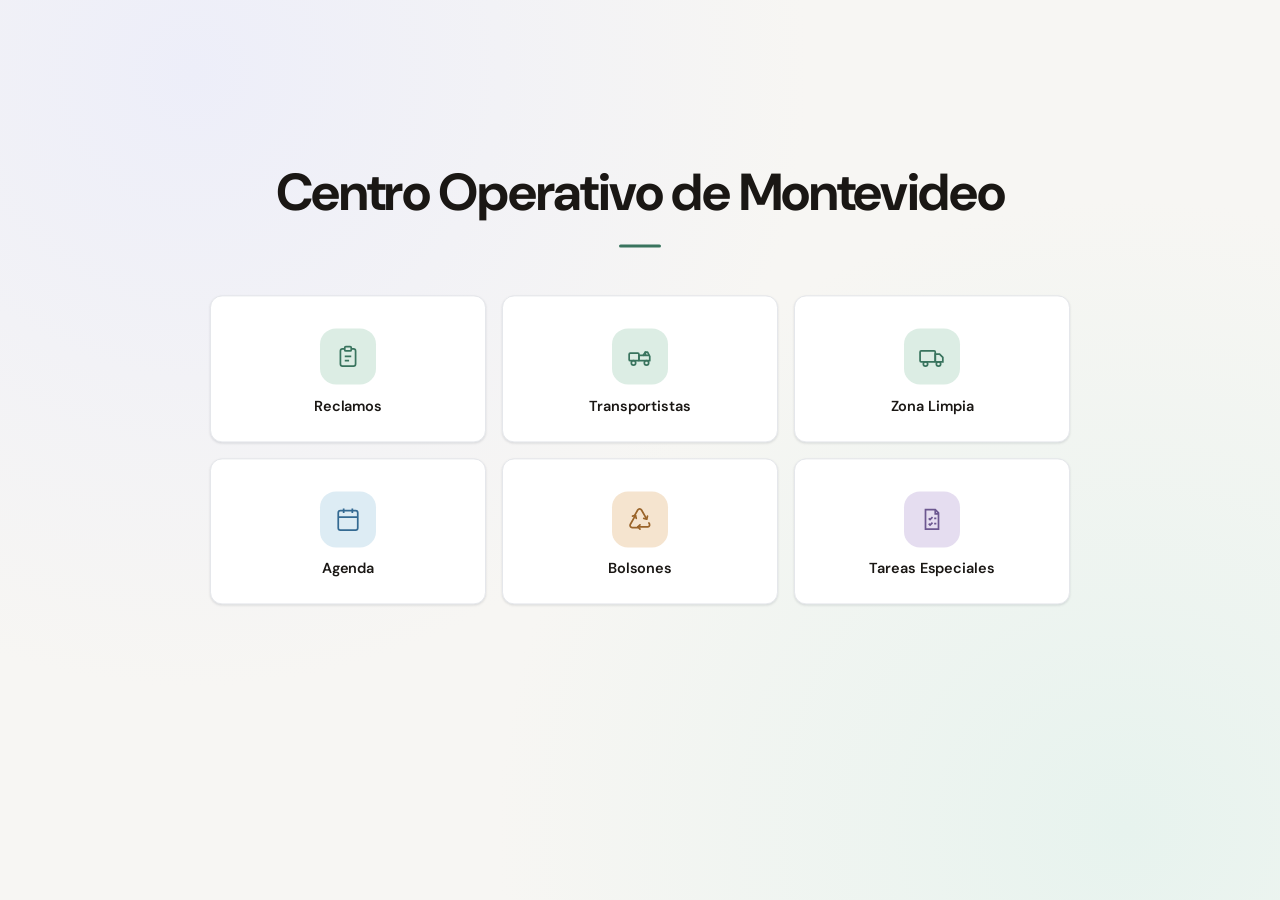
==== commit 9bd16c4e: "Actualiza dashboards y estilos compartidos" ====
--- a/index.html
+++ b/index.html
@@ -3,7 +3,8 @@
 <head>
 <meta charset="UTF-8">
 <meta name="viewport" content="width=device-width,initial-scale=1">
-<title>Centro Operativo — Datos</title>
+<title>Dashboard COM</title>
+<link rel="icon" type="image/png" href="assets/logo-ciemsa.png">
 <link href="https://fonts.googleapis.com/css2?family=DM+Sans:wght@300;400;500;600;700&family=DM+Mono:wght@400;500&display=swap" rel="stylesheet">
 <style>
 :root{
@@ -14,11 +15,10 @@
   --text:#1A1714;
   --text2:#6B6560;
   --text3:#9E9890;
-  --blue:#185FA5;   --blue-bg:#E6F1FB;   --blue-border:#B5D4F4;
-  --teal:#0F6E56;   --teal-bg:#E1F5EE;   --teal-border:#9FE1CB;
-  --amber:#854F0B;  --amber-bg:#FAEEDA;  --amber-border:#FAC775;
-  --red:#A32D2D;    --red-bg:#FCEBEB;    --red-border:#F7C1C1;
-  --violet:#5B3EA6; --violet-bg:#EEE9FB; --violet-border:#CBB9F0;
+  --blue:#346A92;   --blue-bg:#EAF3F8;   --blue-border:#C7DDE9;
+  --teal:#39745E;   --teal-bg:#E9F4EE;   --teal-border:#C8E1D4;
+  --amber:#9A642A;  --amber-bg:#FBF0E2;  --amber-border:#EBCFAA;
+  --violet:#6C5790; --violet-bg:#F0ECF6; --violet-border:#D8CCE8;
   --shadow:0 4px 20px rgba(26,23,20,.06),0 1px 3px rgba(26,23,20,.05);
   --shadow-hover:0 12px 32px rgba(26,23,20,.10),0 2px 6px rgba(26,23,20,.06);
 }
@@ -26,28 +26,22 @@
 html,body{height:100%}
 body{
   font-family:'DM Sans',system-ui,sans-serif;color:var(--text);min-height:100vh;
+  display:flex;
   background:
     radial-gradient(circle at 15% 8%, #EDEEF9 0%, transparent 45%),
     radial-gradient(circle at 88% 92%, #E7F3EE 0%, transparent 45%),
     var(--bg);
-  /* Antes esto centraba con flexbox (display:flex + align-items:center), pero
-     cuando el contenido es más alto que la pantalla (típico en celular con 6
-     tarjetas) ese centrado empuja la parte de arriba por encima del borde
-     visible, y no hay forma de scrollear hasta ahí — queda "cortado" para
-     siempre. Con flujo normal + margin:auto en .cover se sigue viendo
-     centrado en pantallas grandes, pero nunca corta nada. */
-  padding:3rem 1.5rem;
+  padding:clamp(2rem,5vh,4rem) 1.5rem;
 }
-.cover{max-width:860px;width:100%;text-align:center;margin:0 auto}
+.cover{max-width:860px;width:100%;text-align:center;margin:auto;transform:translateY(-4.1rem)}
 
-.eyebrow{font-family:'DM Mono',monospace;font-size:11.5px;font-weight:500;letter-spacing:2.2px;text-transform:uppercase;color:var(--text3);margin-bottom:.9rem}
-.headline{font-size:clamp(34px,6vw,52px);font-weight:700;letter-spacing:-1.3px;color:var(--text);line-height:1.05}
-.rule{width:36px;height:3px;border-radius:2px;background:var(--blue);margin:1.4rem auto 3rem}
+.headline{font-size:clamp(34px,6vw,52px);font-weight:700;letter-spacing:-1.3px;color:var(--text);line-height:1.08;text-wrap:balance}
+.rule{width:42px;height:3px;border-radius:2px;background:var(--teal);margin:1.5rem auto 3rem}
 
 .grid{display:grid;grid-template-columns:repeat(3,1fr);gap:16px}
 @media (max-width:680px){.grid{grid-template-columns:repeat(2,1fr)}}
 @media (max-width:420px){.grid{grid-template-columns:1fr}}
-
+@media (max-height:680px){.cover{transform:none}}
 .tile{position:relative;display:flex;flex-direction:column;align-items:center;justify-content:center;gap:.8rem;background:var(--surface);border:1px solid var(--border);border-radius:18px;padding:2rem 1rem 1.6rem;text-decoration:none;color:inherit;box-shadow:var(--shadow);transition:transform .18s ease,box-shadow .18s ease,border-color .18s ease}
 .tile.active{cursor:pointer}
 .tile.active:hover{transform:translateY(-4px);box-shadow:var(--shadow-hover);border-color:var(--border2)}
@@ -60,47 +54,45 @@
 .tile-name{font-size:14.5px;font-weight:600;letter-spacing:-.1px}
 .tile-tag{position:absolute;top:10px;right:10px;font-family:'DM Mono',monospace;font-size:8.5px;font-weight:500;letter-spacing:.4px;text-transform:uppercase;color:var(--text3);background:var(--bg);border:1px solid var(--border);border-radius:20px;padding:2px 8px}
 
-.acc-blue .tile-icon{background:var(--blue-bg)}.acc-blue .tile-icon svg{stroke:var(--blue)}
-.acc-teal .tile-icon{background:var(--teal-bg)}.acc-teal .tile-icon svg{stroke:var(--teal)}
-.acc-amber .tile-icon{background:var(--amber-bg)}.acc-amber .tile-icon svg{stroke:var(--amber)}
-.acc-red .tile-icon{background:var(--red-bg)}.acc-red .tile-icon svg{stroke:var(--red)}
-.acc-violet .tile-icon{background:var(--violet-bg)}.acc-violet .tile-icon svg{stroke:var(--violet)}
+.acc-blue .tile-icon{background:#DDECF4}.acc-blue .tile-icon svg{stroke:var(--blue)}
+.acc-teal .tile-icon{background:#DCEDE4}.acc-teal .tile-icon svg{stroke:var(--teal)}
+.acc-amber .tile-icon{background:#F5E4CF}.acc-amber .tile-icon svg{stroke:var(--amber)}
+.acc-violet .tile-icon{background:#E5DDF0}.acc-violet .tile-icon svg{stroke:var(--violet)}
 
 .foot{margin-top:3rem;font-family:'DM Mono',monospace;font-size:10.5px;color:var(--text3);letter-spacing:.3px}
 </style>
-<link rel="stylesheet" href="assets/dashboard-common.css">
+<link rel="stylesheet" href="assets/dashboard-common.css?v=20260921">
 </head>
 <body class="page-index">
 <div class="cover">
 
-  <div class="eyebrow">Centro Operativo de Montevideo</div>
-  <div class="headline">Datos</div>
+  <h1 class="headline">Centro Operativo de Montevideo</h1>
   <div class="rule"></div>
 
   <div class="grid">
 
-    <a class="tile active acc-blue" href="dashboard_reclamos_com.html">
+    <a class="tile active acc-teal" href="reclamos.html">
       <div class="tile-icon">
         <svg viewBox="0 0 24 24"><path d="M9 5H7a2 2 0 0 0-2 2v12a2 2 0 0 0 2 2h10a2 2 0 0 0 2-2V7a2 2 0 0 0-2-2h-2"/><rect x="9" y="3" width="6" height="4" rx="1"/><path d="M9 12h6M9 16h4"/></svg>
       </div>
       <div class="tile-name">Reclamos</div>
     </a>
 
-    <a class="tile active acc-teal" href="Transportistas.html">
+    <a class="tile active acc-teal" href="transportistas.html">
       <div class="tile-icon">
-        <svg viewBox="0 0 24 24"><rect x="1" y="7" width="14" height="10" rx="1"/><path d="M15 10h4l3 3v4h-7z"/><circle cx="6" cy="19" r="2"/><circle cx="18" cy="19" r="2"/></svg>
+        <svg viewBox="0 0 24 24" stroke-linecap="round" stroke-linejoin="round"><rect x="2" y="9" width="9" height="7" rx="1"/><path d="M11 11h4l2-3h2l2 4v4H11z"/><path d="M15 11h5M17 8v3"/><circle cx="6" cy="18" r="2"/><circle cx="18" cy="18" r="2"/></svg>
       </div>
       <div class="tile-name">Transportistas</div>
     </a>
 
-    <a class="tile active acc-teal" href="Zona%20Limpia.html">
+    <a class="tile active acc-teal" href="zona-limpia.html">
       <div class="tile-icon">
-        <svg viewBox="0 0 24 24"><path d="M3 12a9 9 0 0 1 15-6.7L21 8"/><path d="M21 3v5h-5"/><path d="M21 12a9 9 0 0 1-15 6.7L3 16"/><path d="M3 21v-5h5"/></svg>
+        <svg viewBox="0 0 24 24"><rect x="1" y="7" width="14" height="10" rx="1"/><path d="M15 10h4l3 3v4h-7z"/><circle cx="6" cy="19" r="2"/><circle cx="18" cy="19" r="2"/></svg>
       </div>
       <div class="tile-name">Zona Limpia</div>
     </a>
 
-    <a class="tile active acc-violet" href="agenda.html">
+    <a class="tile active acc-blue" href="agenda.html">
       <div class="tile-icon">
         <svg viewBox="0 0 24 24"><rect x="3" y="4" width="18" height="18" rx="2"/><line x1="16" y1="2" x2="16" y2="6"/><line x1="8" y1="2" x2="8" y2="6"/><line x1="3" y1="10" x2="21" y2="10"/></svg>
       </div>
@@ -109,14 +101,14 @@
 
     <a class="tile active acc-amber" href="bolsones.html">
       <div class="tile-icon">
-        <svg viewBox="0 0 24 24"><path d="M6 8h12l1.5 12.5a2 2 0 0 1-2 2.5H6.5a2 2 0 0 1-2-2.5z"/><path d="M9 8V6a3 3 0 0 1 6 0v2"/></svg>
+        <svg viewBox="0 0 24 24" stroke-linecap="round" stroke-linejoin="round"><path d="m12 17-2 2 2 2"/><path d="M10 19h9a2 2 0 0 0 1.75-2.75l-.55-1"/><path d="m8.54 11-.74-2.73-2.73.73"/><path d="m7.8 8.27-4.8 8.4A2 2 0 0 0 4.7 19.5H10"/><path d="m15.46 11 2.74.73.73-2.73"/><path d="m18.2 11.73-4.8-8.4a2 2 0 0 0-3.5 0L7.2 8.03"/></svg>
       </div>
       <div class="tile-name">Bolsones</div>
     </a>
 
-    <a class="tile active acc-red" href="Tareas%20Especiales.html">
+    <a class="tile active acc-violet" href="tareas-especiales.html">
       <div class="tile-icon">
-        <svg viewBox="0 0 24 24"><path d="M14.7 6.3a1 1 0 0 0 0-1.4l-1.6-1.6a1 1 0 0 0-1.4 0L3 12v3h3zM9 6l3 3"/><path d="M3 21l6-1 9-9-5-5-9 9z"/></svg>
+        <svg viewBox="0 0 24 24"><path d="M6 3h9l3 3v15H6z"/><path d="M15 3v4h3"/><path d="m9 11 1.2 1.2 2.3-2.3"/><path d="M14 11h2"/><path d="m9 16 1.2 1.2 2.3-2.3"/><path d="M14 16h2"/></svg>
       </div>
       <div class="tile-name">Tareas Especiales</div>
     </a>
--- a/assets/dashboard-common.css
+++ b/assets/dashboard-common.css
@@ -1,244 +1,48 @@
-.com-loading-view {
-  /* Antes esto tenía un techo de 560px (clamp con tope en 55vh) — en pantallas
-     normales quedaba como una caja chica pegada arriba, con un montón de
-     espacio vacío debajo hasta el final del viewport. Ahora ocupa el alto
-     disponible debajo del topbar (64px) para que el spinner quede centrado
-     en la pantalla real, no en una caja arbitrariamente chica. */
-  min-height: max(260px, calc(100vh - 64px));
-  display: flex;
-  align-items: center;
-  justify-content: center;
-  padding: 32px 20px;
-}
-
-.com-loading-content {
-  display: flex;
-  flex-direction: column;
-  align-items: center;
-  gap: 14px;
-  max-width: 420px;
-  text-align: center;
-}
-
-.com-spinner {
-  width: 38px;
-  height: 38px;
-  border: 3px solid #dbe3ed;
-  border-top-color: #2563eb;
-  border-radius: 50%;
-  animation: com-spin .8s linear infinite;
-  flex: 0 0 auto;
-}
-
-.com-spinner[hidden],
-.com-loading-view[hidden],
-.com-loading-actions[hidden] {
-  display: none !important;
-}
-
-.com-loading-message {
-  color: #64748b;
-  font-size: 14px;
-  font-weight: 600;
-  line-height: 1.45;
-}
-
-.com-loading-error {
-  color: #b42318;
-}
-
-.com-loading-actions {
-  display: flex;
-  flex-wrap: wrap;
-  justify-content: center;
-  gap: 8px;
-}
-
-.com-retry-button {
-  min-height: 38px;
-  padding: 0 16px;
-  border: 1px solid #cbd5e1;
-  border-radius: 8px;
-  background: #fff;
-  color: #172033;
-  font: inherit;
-  font-size: 13px;
-  font-weight: 700;
-  cursor: pointer;
-}
-
-.com-retry-button:hover {
-  background: #f8fafc;
-  border-color: #94a3b8;
-}
-
-.com-inline-loading {
-  display: inline-flex;
-  align-items: center;
-  justify-content: center;
-  gap: 10px;
-}
-
-.com-inline-loading .com-spinner {
-  width: 24px;
-  height: 24px;
-  border-width: 3px;
-}
-
-body a:focus-visible,
-body button:focus-visible,
-body select:focus-visible,
-body summary:focus-visible,
-body input[type]:focus-visible,
-body [tabindex]:focus-visible {
-  outline: 3px solid rgba(37, 99, 235, .42);
-  outline-offset: 2px;
-}
-
-.com-back-link,
-.back,
-.back-link,
-.topbar-back,
-.top-back {
-  min-height: 36px;
-  align-items: center;
-  touch-action: manipulation;
-}
-
-.com-icon-button {
-  touch-action: manipulation;
-}
-
-.com-range-error {
-  display: none;
-  margin: 6px 0 0;
-  color: #b42318;
-  font-size: 12px;
-  font-weight: 600;
-  line-height: 1.4;
-}
-
-.com-range-error.show {
-  display: block;
-}
-
-body input[type="date"][aria-invalid="true"] {
-  border-color: #dc2626;
-  box-shadow: 0 0 0 2px rgba(220, 38, 38, .12);
-}
-
-@keyframes com-spin {
-  to { transform: rotate(360deg); }
-}
-
-@media (prefers-reduced-motion: reduce) {
-  .com-spinner { animation-duration: 2.4s; }
-}
-
-@media (max-width: 640px) {
-  .com-back-link,
-  .back,
-  .back-link,
-  .topbar-back,
-  .top-back {
-    display: inline-flex;
-    min-width: 36px;
-  }
-
-  .com-icon-button {
-    min-width: 40px;
-    min-height: 40px;
-  }
-}
-
-@media (max-width: 700px) {
-  .page-tareas .topin {
-    gap: 10px;
-  }
-
-  .page-tareas .top-back {
-    width: 100%;
-    order: -1;
-  }
-
-  .page-tareas .brand {
-    flex: 1 1 190px;
-  }
-
-  .page-tareas .actions {
-    margin-left: 0;
-  }
-
-  .page-tareas .tabs .tab,
-  .page-tareas .actions .btn {
-    min-height: 40px;
-  }
-
-  .page-tareas .head {
-    flex-direction: column;
-    align-items: stretch;
-  }
-
-  .page-tareas .navweek {
-    width: 100%;
-    display: grid;
-    grid-template-columns: 40px minmax(0, 1fr) 40px;
-  }
-
-  .page-tareas .navweek .arr,
-  .page-tareas .navweek .btn {
-    width: 100%;
-    min-height: 40px;
-  }
-}
-
-/* --------------------------------------------------------------------------
-   COM visual system · P2
-   This is the shared presentation layer. Page-specific rules remain responsible
-   for charts, maps and data semantics; these tokens align the product shell,
-   hierarchy, density and controls without changing behavior.
-   -------------------------------------------------------------------------- */
+/*
+ * Base visual compartida de los dashboards del COM.
+ * Agenda y Bolsones son la referencia: tipografía clara, superficies blancas,
+ * borde suave, encabezado azul marino y controles cómodos en pantallas táctiles.
+ */
+
 :root {
-  --com-bg: #f4f6f8;
+  --com-bg: #f4f5f7;
   --com-surface: #ffffff;
-  --com-surface-subtle: #f8fafc;
-  --com-text: #182230;
-  --com-text-muted: #667085;
-  --com-text-soft: #98a2b3;
-  --com-border: #e1e7ef;
-  --com-border-strong: #cbd5e1;
-  --com-primary: #2563eb;
-  --com-primary-hover: #1d4ed8;
-  --com-primary-soft: #eff6ff;
-  --com-header: #111c32;
-  --com-header-muted: #cbd5e1;
-  --com-danger: #b42318;
-  --com-radius-control: 8px;
-  --com-radius-card: 12px;
-  --com-shadow: 0 1px 2px rgba(16, 24, 40, .045), 0 1px 3px rgba(16, 24, 40, .06);
-  --com-shadow-raised: 0 4px 12px rgba(16, 24, 40, .08);
-  --com-font: "Segoe UI Variable", "Segoe UI", system-ui, -apple-system, BlinkMacSystemFont, sans-serif;
-}
-
-body.page-index,
+  --com-ink: #111827;
+  --com-navy: #0f2444;
+  --com-muted: #6b7280;
+  --com-line: #e5e7eb;
+  --com-blue: #2563eb;
+  --com-green: #16845b;
+  --com-red: #b42318;
+  --com-shadow: 0 1px 3px rgba(16, 24, 40, .08), 0 1px 2px rgba(16, 24, 40, .04);
+  --com-radius: 12px;
+  --com-content: 1180px;
+}
+
+html {
+  -webkit-text-size-adjust: 100%;
+  text-size-adjust: 100%;
+}
+
 body.page-agenda,
+body.page-bolsones,
 body.page-reclamos,
 body.page-zona-limpia,
 body.page-transportistas,
 body.page-tareas {
+  margin: 0;
   background: var(--com-bg);
-  color: var(--com-text);
-  font-family: var(--com-font);
-  -webkit-font-smoothing: antialiased;
-  text-rendering: optimizeLegibility;
-}
-
-.page-index button,
-.page-index input,
-.page-index select,
+  color: var(--com-ink);
+  font-family: "Plus Jakarta Sans", system-ui, -apple-system, "Segoe UI", sans-serif;
+  line-height: 1.5;
+}
+
 .page-agenda button,
 .page-agenda input,
 .page-agenda select,
+.page-bolsones button,
+.page-bolsones input,
+.page-bolsones select,
 .page-reclamos button,
 .page-reclamos input,
 .page-reclamos select,
@@ -254,151 +58,164 @@
   font-family: inherit;
 }
 
-/* Product shell */
+body a:focus-visible,
+body button:focus-visible,
+body input:focus-visible,
+body select:focus-visible,
+body summary:focus-visible,
+body [tabindex]:focus-visible {
+  outline: 3px solid rgba(37, 99, 235, .38);
+  outline-offset: 2px;
+}
+
+button,
+a,
+input,
+select,
+summary {
+  touch-action: manipulation;
+}
+
+/* Encabezados ------------------------------------------------------------- */
+
 .page-agenda .topbar,
+.page-bolsones .topbar,
 .page-reclamos .com-topbar,
-.page-zona-limpia .topbar,
+.page-zona-limpia .cscreen-topbar,
+.page-zona-limpia #dscreen > .topbar,
 .page-transportistas > header,
 .page-tareas .top {
-  background: var(--com-header);
-  box-shadow: 0 1px 3px rgba(16, 24, 40, .16);
+  background: linear-gradient(100deg, #0b1a33 0%, #132c52 55%, #1b3f74 100%);
+  color: #fff;
 }
 
 .page-agenda .topbar .inner,
+.page-bolsones .topbar .inner {
+  width: 100%;
+  max-width: var(--com-content);
+  margin: 0 auto;
+}
+
 .page-reclamos .com-topbar-inner,
-.page-zona-limpia .topbar,
+.page-zona-limpia .cscreen-topbar,
+.page-zona-limpia #dscreen > .topbar,
 .page-transportistas > header,
 .page-tareas .topin {
-  min-height: 62px;
-}
-
+  min-height: 64px;
+  padding: 10px 24px;
+}
+
+.page-agenda .back,
+.page-bolsones .back,
 .com-back-link,
-.back,
-.back-link,
-.topbar-back,
-.top-back {
+.page-zona-limpia .topbar-back,
+.page-tareas .top-back {
   display: inline-flex;
-  gap: 6px;
-  padding: 0 8px;
-  border-radius: 7px;
-  font-family: var(--com-font);
-  color: var(--com-header-muted);
-  font-size: 12px;
-  font-weight: 600;
-  line-height: 1;
+  align-items: center;
+  gap: 8px;
+  min-height: 36px;
+  padding: 4px 2px;
+  border-radius: 6px;
+  color: #c7d5ea;
+  font-size: 14px;
+  font-weight: 500;
   text-decoration: none;
   white-space: nowrap;
-  transition: color .15s ease, background-color .15s ease;
-}
-
+}
+
+.page-agenda .back:hover,
+.page-bolsones .back:hover,
 .com-back-link:hover,
-.back:hover,
-.back-link:hover,
-.topbar-back:hover,
-.top-back:hover {
+.page-zona-limpia .topbar-back:hover,
+.page-tareas .top-back:hover {
   color: #fff;
-  background: rgba(255, 255, 255, .08);
-}
-
-/* Ícono del header: misma "placa" translúcida en las 5 páginas — antes cada
-   una hacía lo suyo (sin caja, o con su propio color sólido de marca). */
+}
+
+.page-agenda .back svg,
+.page-bolsones .back svg,
+.com-back-link svg,
+.page-zona-limpia .topbar-back svg,
+.page-tareas .top-back svg {
+  width: 15px;
+  height: 15px;
+  flex: 0 0 auto;
+  fill: none;
+  stroke: currentColor;
+  stroke-width: 2.2;
+}
+
 .page-reclamos .header-badge,
 .page-transportistas > header .logo,
 .page-zona-limpia .brand-ico,
-.page-tareas .mark,
-.page-agenda .titlerow .ico {
+.page-tareas .mark {
+  display: grid;
+  place-items: center;
   width: 36px;
   height: 36px;
+  flex: 0 0 36px;
+  border: 1px solid rgba(255, 255, 255, .24);
   border-radius: 10px;
   background: rgba(255, 255, 255, .12);
-  border: 1px solid rgba(255, 255, 255, .28);
-  display: flex;
-  align-items: center;
-  justify-content: center;
-  flex-shrink: 0;
-  font-size: 17px;
-  line-height: 1;
   color: #fff;
 }
 
-.page-agenda .titlerow h1,
 .page-reclamos .header-title,
 .page-zona-limpia .brand-name,
 .page-transportistas > header h1,
 .page-tareas .brand h1 {
-  font-family: var(--com-font);
+  color: #fff;
   font-size: 16px;
-  font-weight: 700;
+  font-weight: 800;
   letter-spacing: -.01em;
 }
 
 .page-reclamos .header-sub,
 .page-zona-limpia .brand-file,
 .page-transportistas > header p,
-.page-tareas .brand p,
-.page-agenda .titlerow p {
-  color: var(--com-header-muted);
-  font-family: var(--com-font);
+.page-tareas .brand p {
+  color: #c7d5ea;
   font-size: 11px;
-  letter-spacing: 0;
-  opacity: .82;
-}
-
-/* Content rhythm and hierarchy */
-.page-agenda .wrap {
-  padding-bottom: 48px;
-}
-
-.page-agenda section {
-  margin-top: 30px;
-}
-
+}
+
+/* Contenedores y jerarquía ------------------------------------------------ */
+
+.page-agenda .wrap,
+.page-bolsones .wrap {
+  width: 100%;
+  max-width: var(--com-content);
+  margin: 0 auto;
+}
+
+.page-reclamos .page,
 .page-transportistas .container,
 .page-tareas .main {
-  padding-top: 20px;
-  padding-bottom: 40px;
-}
-
-.page-agenda h2.sec {
-  margin-bottom: 14px;
-  padding-bottom: 9px;
-  border-bottom-width: 1px;
-  color: var(--com-text);
-  font-size: 22px;
-  letter-spacing: -.02em;
-}
-
-.page-agenda h2.sec .n {
-  width: 26px;
-  height: 26px;
-  border-radius: 7px;
-  background: var(--com-header);
-  font-size: 13px;
-}
-
-.page-agenda h3.sub,
+  width: 100%;
+  margin-right: auto;
+  margin-left: auto;
+}
+
+.page-agenda h2.sec,
+.page-bolsones h2.sec {
+  color: var(--com-navy);
+  border-bottom-color: var(--com-navy);
+}
+
+.page-agenda h2.sec .n,
+.page-bolsones h2.sec .n,
+.page-agenda h3.sub .n,
+.page-bolsones h3.sub .n {
+  background: var(--com-navy);
+}
+
 .page-reclamos .sec-title,
 .page-zona-limpia .summary-toolbar h2,
 .page-zona-limpia .map-view-head h2,
 .page-transportistas .chart-title,
 .page-transportistas .table-header h2,
 .page-tareas .head h2 {
-  color: var(--com-text);
-  font-family: var(--com-font);
-  font-weight: 700;
+  color: var(--com-navy);
+  font-weight: 800;
   letter-spacing: -.015em;
-}
-
-.page-agenda h3.sub,
-.page-reclamos .sec-title,
-.page-zona-limpia .summary-toolbar h2,
-.page-zona-limpia .map-view-head h2,
-.page-transportistas .chart-title {
-  font-size: 16px;
-}
-
-.page-tareas .head h2 {
-  font-size: 20px;
 }
 
 .page-reclamos .sec-sub,
@@ -407,114 +224,95 @@
 .page-transportistas .results-count,
 .page-tareas .head p,
 .page-tareas .history-help {
-  color: var(--com-text-muted);
-}
-
-/* Cards and data surfaces */
+  color: var(--com-muted);
+}
+
+/* Tarjetas y superficies -------------------------------------------------- */
+
 .page-index .tile,
 .page-agenda .card,
+.page-bolsones .card,
+.page-agenda .kpi,
+.page-bolsones .kpi,
 .page-reclamos .section-card,
+.page-reclamos .kpi-card,
 .page-zona-limpia .chart-card,
 .page-zona-limpia .daily-details,
+.page-zona-limpia .kpi,
 .page-transportistas .chart-card,
 .page-transportistas .table-card,
 .page-transportistas .upload-card,
+.page-transportistas .kpi-card,
+.page-tareas .day,
 .page-tareas .detail,
 .page-tareas .macro-panel,
 .page-tareas .filters,
-.page-tareas .history-summary {
-  border-color: var(--com-border);
-  border-radius: var(--com-radius-card);
+.page-tareas .history-summary .hstat,
+.page-tareas .wrap {
+  border: 1px solid var(--com-line);
+  border-radius: var(--com-radius);
+  background: var(--com-surface);
   box-shadow: var(--com-shadow);
 }
 
-.page-transportistas .chart-card,
-.page-transportistas .table-card,
-.page-transportistas .upload-card {
-  border: 1px solid var(--com-border);
-}
-
-.page-transportistas .kpi-card {
-  border-radius: var(--com-radius-card);
-  padding: 16px;
-  box-shadow: inset 0 0 0 1px var(--com-border), var(--com-shadow);
-  transition: border-color .15s ease, box-shadow .15s ease;
-}
-
+.page-index .tile.active:hover,
+.page-reclamos .kpi-card:hover,
+.page-zona-limpia .summary-block:hover,
 .page-transportistas .kpi-card:hover,
-.page-index .tile.active:hover {
-  transform: none;
-  box-shadow: var(--com-shadow-raised);
-}
-
-.page-reclamos .section-card,
-.page-transportistas .chart-card,
-.page-transportistas .table-card {
-  padding: 18px;
-}
-
-.page-zona-limpia .summary-block {
-  border-color: var(--com-border);
-  border-radius: 9px;
-  background: var(--com-surface-subtle);
-}
-
-.page-zona-limpia .summary-block:hover {
-  border-color: var(--com-border-strong);
-  background: var(--com-surface);
-}
-
-/* Filters and form controls */
+.page-tareas .day:hover {
+  box-shadow: 0 8px 20px rgba(16, 24, 40, .10);
+}
+
+/* Filtros y formularios --------------------------------------------------- */
+
 .page-agenda .filters,
+.page-bolsones .filters,
 .page-reclamos .filter-card,
 .page-zona-limpia .fbar,
 .page-transportistas .date-filter,
 .page-tareas .filters {
+  border-color: var(--com-line);
   background: var(--com-surface);
-  border-color: var(--com-border);
-}
-
-.page-agenda .filters,
-.page-tareas .filters {
-  gap: 14px;
-  padding: 16px;
 }
 
 .page-agenda .field label,
+.page-bolsones .field label,
 .page-reclamos .ctrl label,
 .page-zona-limpia .fbar-lbl,
 .page-transportistas .date-filter-group label,
 .page-tareas .field label {
-  color: var(--com-text-muted);
-  font-size: 11px;
+  color: var(--com-muted);
+  font-size: 12px;
   font-weight: 700;
-  letter-spacing: .045em;
+  letter-spacing: .02em;
   text-transform: uppercase;
 }
 
 .page-agenda input[type="date"],
 .page-agenda select,
-.page-reclamos .ctrl input[type="date"],
-.page-reclamos .ctrl select,
+.page-bolsones input[type="date"],
+.page-bolsones select,
+.page-reclamos input[type="date"],
 .page-reclamos input[type="number"],
-.page-zona-limpia .fbar input[type="date"],
-.page-zona-limpia .fbar select,
+.page-reclamos select,
+.page-zona-limpia input[type="date"],
+.page-zona-limpia select,
+.page-transportistas input[type="date"],
+.page-transportistas input[type="text"],
 .page-transportistas select,
-.page-transportistas input[type="text"],
-.page-transportistas input[type="date"],
 .page-tareas input,
 .page-tareas select {
-  min-height: 38px;
-  border: 1px solid var(--com-border-strong);
-  border-radius: var(--com-radius-control);
-  background: var(--com-surface);
-  color: var(--com-text);
-  font-size: 13px;
-  font-weight: 500;
-}
-
-.page-agenda input[type="date"]:hover,
+  min-height: 42px;
+  border: 1px solid #d1d5db;
+  border-radius: 8px;
+  background: #fff;
+  color: var(--com-ink);
+}
+
+.page-agenda input:hover,
 .page-agenda select:hover,
+.page-bolsones input:hover,
+.page-bolsones select:hover,
 .page-reclamos input:hover,
 .page-reclamos select:hover,
 .page-zona-limpia input:hover,
@@ -523,136 +321,56 @@
 .page-transportistas select:hover,
 .page-tareas input:hover,
 .page-tareas select:hover {
-  border-color: #94a3b8;
-}
-
-.page-agenda input[type="date"]:focus,
-.page-agenda select:focus,
-.page-reclamos input:focus,
-.page-reclamos select:focus,
-.page-zona-limpia input:focus,
-.page-zona-limpia select:focus,
-.page-transportistas input:focus,
-.page-transportistas select:focus,
-.page-tareas input:focus,
-.page-tareas select:focus {
-  border-color: var(--com-primary);
-  background: var(--com-surface);
-  box-shadow: 0 0 0 3px rgba(37, 99, 235, .12);
-}
-
-/* Buttons and tabs */
+  border-color: #9ca3af;
+}
+
+/* Botones y pestañas ------------------------------------------------------ */
+
 .com-retry-button,
 .page-agenda .datasrc button,
-.page-reclamos .btn-upload,
-.page-reclamos .btn-toggle,
-.page-reclamos .btn-action,
-.page-reclamos .btn-cats,
-.page-reclamos .mode-btn,
-.page-reclamos .ttab,
-.page-reclamos .btn-export,
-.page-reclamos .btn-map-sm,
-.page-reclamos .btn-map-apply,
-.page-reclamos .btn-map-close,
-.page-zona-limpia .ntab,
-.page-zona-limpia .btn-nw,
-.page-zona-limpia .btn-rst,
-.page-zona-limpia .summary-map-action,
-.page-zona-limpia .summary-link,
+.page-bolsones .datasrc button,
+.page-reclamos button,
+.page-zona-limpia button,
+.page-transportistas button,
 .page-transportistas .btn-header-action,
-.page-transportistas .btn-browse,
-.page-transportistas .chart-toggle-btn,
-.page-transportistas .btn-ranking,
-.page-transportistas .rank-search-clear,
-.page-transportistas .btn-excel,
-.page-transportistas .page-btn,
 .page-tareas .btn,
 .page-tareas .arr,
 .page-tareas .tab,
 .page-tareas .typefilter {
-  border-radius: var(--com-radius-control);
-  font-weight: 600;
-  transition: background-color .15s ease, border-color .15s ease, color .15s ease, box-shadow .15s ease;
+  border-radius: 8px;
+  font-weight: 650;
+  transition: background-color .15s ease, border-color .15s ease, color .15s ease, box-shadow .15s ease, transform .15s ease;
 }
 
 .page-reclamos .btn-upload,
 .page-reclamos .btn-map-apply,
+.page-zona-limpia .btn-filt,
+.page-zona-limpia .btn-map,
 .page-zona-limpia .summary-map-action,
 .page-transportistas .btn-browse,
 .page-transportistas .btn-ranking,
 .page-tareas .btn.primary {
-  border-color: var(--com-primary);
-  background: var(--com-primary);
+  background: var(--com-navy);
+  border-color: var(--com-navy);
   color: #fff;
-  box-shadow: none;
 }
 
 .page-reclamos .btn-upload:hover,
 .page-reclamos .btn-map-apply:hover,
+.page-zona-limpia .btn-filt:hover,
+.page-zona-limpia .btn-map:hover,
 .page-zona-limpia .summary-map-action:hover,
 .page-transportistas .btn-browse:hover,
 .page-transportistas .btn-ranking:hover,
 .page-tareas .btn.primary:hover {
-  background: var(--com-primary-hover);
-  border-color: var(--com-primary-hover);
-  opacity: 1;
-  transform: none;
-}
-
-.page-reclamos .mode-btn.active,
-.page-reclamos .ttab.on,
-.page-zona-limpia .ntab.on,
-.page-transportistas .chart-toggle-btn.active,
-.page-tareas .tab.on,
-.page-tareas .typefilter.on {
-  border-color: var(--com-primary);
-  background: var(--com-primary-soft);
-  color: var(--com-primary);
-  box-shadow: inset 0 -2px 0 var(--com-primary);
-}
-
-.page-zona-limpia .summary-link {
-  color: var(--com-primary);
-}
-
-.page-agenda #agenda-reset,
-.page-reclamos .btn-toggle,
-.page-reclamos .btn-action,
-.page-reclamos .btn-export,
-.page-zona-limpia .btn-rst,
-.page-transportistas .rank-search-clear,
-.page-transportistas .page-btn,
-.page-tareas .btn,
-.page-tareas .arr {
-  border: 1px solid var(--com-border-strong);
-  background: var(--com-surface);
-  color: #344054;
-  box-shadow: none;
-}
-
-.page-agenda #agenda-reset:hover,
-.page-reclamos .btn-toggle:hover,
-.page-reclamos .btn-action:hover,
-.page-reclamos .btn-export:hover,
-.page-zona-limpia .btn-rst:hover,
-.page-transportistas .rank-search-clear:hover,
-.page-transportistas .page-btn:hover,
-.page-tareas .btn:hover,
-.page-tareas .arr:hover {
-  border-color: #94a3b8;
-  background: var(--com-surface-subtle);
-  color: var(--com-text);
-}
-
-button:disabled,
-input:disabled,
-select:disabled {
-  cursor: not-allowed;
-  opacity: .55;
-}
-
-/* KPI hierarchy */
+  background: #1b3f74;
+  border-color: #1b3f74;
+}
+
+/* KPIs ------------------------------------------------------------------- */
+
 .page-agenda .kpi,
+.page-bolsones .kpi,
 .page-reclamos .kpi-card,
 .page-zona-limpia .kpi,
 .page-transportistas .kpi-card,
@@ -662,457 +380,336 @@
 }
 
 .page-agenda .kpi .k-label,
+.page-bolsones .k-label,
 .page-reclamos .kpi-label,
 .page-zona-limpia .klabel,
 .page-transportistas .kpi-label,
 .page-tareas .metric span,
 .page-tareas .hstat span {
-  color: var(--com-text-muted);
-  font-family: var(--com-font);
-  font-size: 11px;
+  color: var(--com-muted);
   font-weight: 700;
-  letter-spacing: .045em;
+  letter-spacing: .04em;
   text-transform: uppercase;
 }
 
-.page-agenda .kpi .k-val,
-.page-reclamos .kpi-val,
-.page-zona-limpia .kval,
-.page-transportistas .kpi-value {
-  font-size: 29px;
-  line-height: 1.1;
-  letter-spacing: -.03em;
-}
-
-/* Tables */
+/* Tablas ----------------------------------------------------------------- */
+
 .page-agenda .tablewrap,
+.page-bolsones .tablewrap,
 .page-reclamos .tbl-wrap,
 .page-zona-limpia .table-scroll,
 .page-transportistas .table-wrap,
 .page-tareas .wrap {
-  border-radius: 10px;
-}
-
-/* Aviso de scroll horizontal en mobile — Reclamos y Transportistas ya lo
-   tenían cada uno por su lado; acá se agrega para Agenda y Zona Limpia,
-   que tienen tablas que también desbordan en pantallas chicas y no
-   avisaban nada. */
-@media (max-width: 640px) {
-  .page-agenda .tablewrap,
-  .page-zona-limpia .table-scroll,
-  .page-zona-limpia #tw-cov {
-    position: relative;
-  }
-
-  .page-agenda .tablewrap::after,
-  .page-zona-limpia .table-scroll::after,
-  .page-zona-limpia #tw-cov::after {
-    content: "◀ deslizá para ver más ▶";
-    display: block;
-    text-align: center;
-    font-size: .68rem;
-    color: var(--com-text-soft);
-    padding: 6px 0 0;
-  }
-}
-
-.page-agenda table.grid,
+  max-width: 100%;
+  overflow-x: auto;
+  overscroll-behavior-inline: contain;
+  -webkit-overflow-scrolling: touch;
+}
+
+.page-agenda table,
+.page-bolsones table,
 .page-reclamos table,
 .page-zona-limpia table,
 .page-transportistas table,
 .page-tareas table {
-  color: var(--com-text);
-  font-variant-numeric: tabular-nums;
-}
-
-.page-agenda table.grid th,
+  border-collapse: separate;
+  border-spacing: 0;
+}
+
+.page-agenda table th,
+.page-bolsones table th,
 .page-reclamos table th,
 .page-zona-limpia table th,
-.page-transportistas thead th,
+.page-transportistas table th,
 .page-tareas table th {
-  background: #f1f5f9;
-  color: #475467;
-  border-bottom: 1px solid var(--com-border);
-  font-family: var(--com-font);
-  font-size: 11px;
+  background: #f8fafc;
+  color: var(--com-navy);
   font-weight: 700;
-  letter-spacing: .045em;
-  text-transform: uppercase;
-}
-
-.page-reclamos table td,
-.page-zona-limpia table td,
-.page-transportistas table td,
-.page-tareas table td {
-  border-bottom-color: #edf1f5;
-}
-
-.page-agenda table.grid tbody tr:hover td,
+}
+
+.page-agenda table tbody tr:hover td,
+.page-bolsones table tbody tr:hover td,
 .page-reclamos table tbody tr:hover td,
 .page-zona-limpia table tbody tr:hover td,
 .page-transportistas table tbody tr:hover td,
 .page-tareas table tbody tr:hover td {
-  background: var(--com-surface-subtle);
-}
-
-/* Landing page: same product language, quieter presentation and better density. */
-.page-index {
-  padding: 36px 24px;
-}
-
-.page-index .cover {
-  max-width: 900px;
-}
-
-.page-index .eyebrow {
-  margin-bottom: 8px;
-  color: var(--com-text-muted);
-  font-family: var(--com-font);
-  font-size: 11px;
-  font-weight: 700;
-  letter-spacing: .14em;
-}
-
-.page-index .headline {
-  color: var(--com-text);
-  font-family: var(--com-font);
-  font-size: clamp(30px, 5vw, 44px);
-  letter-spacing: -.04em;
-}
-
-.page-index .rule {
-  margin: 16px auto 28px;
-  background: var(--com-primary);
-}
-
-.page-index .grid {
-  gap: 12px;
-}
-
-.page-index .tile {
-  min-height: 148px;
-  padding: 22px 14px 18px;
-  border-color: var(--com-border);
-  border-radius: 14px;
-}
-
-.page-index .tile-icon {
-  width: 48px;
-  height: 48px;
-  border-radius: 12px;
-}
-
-.page-index .tile-name {
-  font-size: 14px;
-  font-weight: 650;
-}
-
-.page-index .tile-tag {
-  border-color: var(--com-border);
-  background: var(--com-surface-subtle);
-  font-family: var(--com-font);
-  font-size: 9px;
-  font-weight: 700;
-}
-
-/* Shared loading presentation */
+  background: #fbfcfe;
+}
+
+/* Carga, errores y reintentos -------------------------------------------- */
+
 .com-loading-view {
-  background: var(--com-bg);
-}
-
-.com-spinner {
-  border-color: #d7e0ea;
-  border-top-color: var(--com-primary);
-}
-
-.com-loading-message {
-  color: var(--com-text-muted);
-  font-family: var(--com-font);
-  font-weight: 600;
-}
-
-@media (max-width: 1024px) {
-  .page-agenda .wrap,
-  .page-reclamos .main,
-  .page-zona-limpia .vbody,
-  .page-transportistas .container,
-  .page-tareas .main {
-    padding-left: 18px;
-    padding-right: 18px;
-  }
-
-  .page-transportistas .charts-row-3 {
-    gap: 14px;
-  }
-}
-
-@media (max-width: 768px) {
-  .page-agenda .topbar .inner,
-  .page-reclamos .com-topbar-inner,
-  .page-zona-limpia .topbar,
-  .page-transportistas > header,
-  .page-tareas .topin {
-    padding-left: 14px;
-    padding-right: 14px;
-  }
-
-  .page-agenda .wrap,
-  .page-reclamos .main,
-  .page-zona-limpia .vbody,
-  .page-transportistas .container,
-  .page-tareas .main {
-    padding-left: 14px;
-    padding-right: 14px;
-  }
-
-  .page-agenda section {
-    margin-top: 24px;
-  }
-
-  .page-agenda h2.sec {
-    font-size: 20px;
-  }
-
-  .page-reclamos .section-card,
-  .page-transportistas .chart-card,
-  .page-transportistas .table-card {
-    padding: 15px;
-  }
-
-  .page-agenda .filters .field,
-  .page-tareas .filters .field {
-    min-width: min(100%, 180px);
-    flex: 1 1 180px;
-  }
-
-  .page-transportistas .header-actions {
-    width: 100%;
-    margin-left: 0;
-  }
-}
-
-@media (max-width: 480px) {
-  .page-index {
-    padding: 26px 16px;
-  }
-
-  .page-index .grid {
-    grid-template-columns: repeat(2, minmax(0, 1fr));
-    gap: 10px;
-  }
-
-  .page-index .tile {
-    min-height: 132px;
-    padding: 18px 10px 14px;
-  }
-
-  .page-index .tile-icon {
-    width: 44px;
-    height: 44px;
-  }
-
-  .page-agenda .wrap,
-  .page-reclamos .main,
-  .page-zona-limpia .vbody,
-  .page-transportistas .container,
-  .page-tareas .main {
-    padding-left: 12px;
-    padding-right: 12px;
-  }
-
-  .page-agenda .filters,
-  .page-tareas .filters {
-    padding: 14px;
-  }
-
-  .page-agenda .filters .field,
-  .page-tareas .filters .field,
-  .page-agenda .filters input,
-  .page-agenda .filters select,
-  .page-tareas .filters input,
-  .page-tareas .filters select {
-    width: 100%;
-    min-width: 0;
-  }
-
-  .page-agenda .kpis {
-    gap: 10px;
-  }
-
-  .page-agenda .kpi,
-  .page-reclamos .kpi-card,
-  .page-transportistas .kpi-card {
-    padding: 13px;
-  }
-
-  .page-agenda .kpi .k-val,
-  .page-reclamos .kpi-val,
-  .page-zona-limpia .kval,
-  .page-transportistas .kpi-value {
-    font-size: 25px;
-  }
-}
-
-@media (max-width: 340px) {
-  .page-index .grid {
-    grid-template-columns: 1fr;
-  }
-}
-
-/* Header unificado: Transportistas es la referencia visual del producto. */
-.page-agenda .topbar,
-.page-reclamos .com-topbar,
-.page-zona-limpia .cscreen-topbar,
-.page-zona-limpia #dscreen > .topbar,
-.page-transportistas > header,
-.page-tareas .top {
-  background: linear-gradient(135deg, #0f172a 0%, #16213e 55%, #1b3f74 100%);
-  color: #fff;
-  box-shadow: 0 4px 12px rgba(0, 0, 0, .3);
-}
-
-.page-agenda .topbar .inner,
-.page-reclamos .com-topbar-inner,
-.page-zona-limpia .cscreen-topbar,
-.page-zona-limpia #dscreen > .topbar,
-.page-transportistas > header,
-.page-tareas .topin {
-  min-height: 64px;
-  padding: 10px 24px;
+  min-height: max(280px, calc(100dvh - 64px));
   display: flex;
   align-items: center;
-  gap: 12px;
+  justify-content: center;
+  padding: 32px 20px;
+}
+
+.com-loading-content {
+  display: flex;
+  max-width: 420px;
+  flex-direction: column;
+  align-items: center;
+  gap: 14px;
+  text-align: center;
+}
+
+.com-spinner,
+.page-agenda .spin,
+.page-bolsones .spin,
+.page-tareas .spinner {
+  width: 38px;
+  height: 38px;
+  flex: 0 0 auto;
+  border: 3px solid #dbe3ed;
+  border-top-color: var(--com-blue);
+  border-radius: 50%;
+  animation: com-spin .8s linear infinite;
+}
+
+@keyframes com-spin {
+  to { transform: rotate(360deg); }
+}
+
+.com-spinner[hidden],
+.com-loading-view[hidden],
+.com-loading-actions[hidden] {
+  display: none !important;
+}
+
+.com-loading-message {
+  color: var(--com-muted);
+  font-size: 14px;
+  font-weight: 600;
+  line-height: 1.45;
+}
+
+.com-loading-error {
+  color: var(--com-red);
+}
+
+.com-loading-actions {
+  display: flex;
   flex-wrap: wrap;
-}
-
-.page-agenda .titlerow,
-.page-zona-limpia .brand,
-.page-tareas .brand {
-  gap: 10px;
-}
-
-.page-reclamos .header-badge,
-.page-transportistas > header .logo,
-.page-zona-limpia .brand-ico,
-.page-tareas .mark,
-.page-agenda .titlerow .ico {
-  width: auto;
-  height: auto;
-  padding: 0;
-  border: 0;
-  border-radius: 0;
-  background: transparent;
-  color: #fff;
-  font-family: "Segoe UI Emoji", "Apple Color Emoji", sans-serif;
-  font-size: 22px;
-  font-weight: 400;
-  line-height: 1;
-  filter: drop-shadow(0 2px 4px rgba(0, 0, 0, .3));
-}
-
-.page-agenda .titlerow h1,
-.page-reclamos .header-title,
-.page-zona-limpia .brand-name,
-.page-transportistas > header h1,
-.page-tareas .brand h1 {
-  margin: 0;
-  color: #fff;
-  font-family: var(--com-font);
-  font-size: 16px;
-  font-weight: 700;
-  line-height: 1.25;
-  letter-spacing: -.01em;
-}
-
-.page-agenda .titlerow p,
-.page-reclamos .header-sub,
-.page-zona-limpia .brand-file,
-.page-transportistas > header p,
-.page-tareas .brand p {
-  margin: 1px 0 0;
-  color: #c7d5ea;
-  font-family: var(--com-font);
-  font-size: 11px;
-  font-weight: 400;
-  line-height: 1.3;
-  letter-spacing: 0;
-  opacity: .7;
-}
-
-.page-agenda .com-back-link,
-.page-reclamos .com-back-link,
-.page-zona-limpia .com-back-link,
-.page-transportistas .com-back-link,
-.page-tareas .com-back-link {
-  min-height: 36px;
-  padding: 0 8px;
-  color: #c7d5ea;
-  font-family: var(--com-font);
-  font-size: 12px;
-  font-weight: 500;
-}
-
-@media (max-width: 700px) {
+  justify-content: center;
+  gap: 8px;
+}
+
+.com-retry-button {
+  min-height: 40px;
+  padding: 0 16px;
+  border: 1px solid #cbd5e1;
+  background: #fff;
+  color: var(--com-ink);
+  cursor: pointer;
+}
+
+/* Responsive ------------------------------------------------------------- */
+
+@media (max-width: 860px) {
+  .page-reclamos .kpi-grid,
+  .page-transportistas .kpi-grid,
+  .page-zona-limpia .kpis {
+    grid-template-columns: repeat(2, minmax(0, 1fr));
+  }
+
+  .page-transportistas .charts-row-2,
+  .page-transportistas .charts-row-3,
+  .page-transportistas .ranking-row {
+    grid-template-columns: 1fr;
+  }
+}
+
+@media (max-width: 680px) {
+  body.page-agenda,
+  body.page-bolsones,
+  body.page-reclamos,
+  body.page-zona-limpia,
+  body.page-transportistas,
+  body.page-tareas {
+    overflow-x: hidden;
+  }
+
+  .page-agenda .wrap,
   .page-agenda .topbar .inner,
+  .page-bolsones .wrap,
+  .page-bolsones .topbar .inner,
+  .page-reclamos .page,
+  .page-reclamos .com-topbar-inner,
+  .page-zona-limpia .cscreen-topbar,
+  .page-zona-limpia #dscreen > .topbar,
+  .page-transportistas > header,
+  .page-transportistas .container,
+  .page-tareas .topin,
+  .page-tareas .main {
+    padding-right: 16px;
+    padding-left: 16px;
+  }
+
   .page-reclamos .com-topbar-inner,
   .page-zona-limpia .cscreen-topbar,
   .page-zona-limpia #dscreen > .topbar,
   .page-transportistas > header,
   .page-tareas .topin {
-    padding: 10px 14px;
-  }
-}
-
-/* Estado inicial unificado: Reclamos es la referencia de posición y fondo. */
-.page-reclamos .com-loading-view,
-.page-transportistas #loadingScreen,
-.page-zona-limpia #cscreen .com-loading-view,
-.page-tareas #initialLoading,
-.page-agenda .loader {
-  position: fixed;
-  inset: 64px 0 0;
-  z-index: 10;
-  width: auto;
-  min-height: 0;
-  margin: 0;
-  padding: 40px max(24px, calc((100vw - 1200px) / 2 + 24px));
-  align-items: flex-start;
-  justify-content: flex-start;
-  background: #f7f6f3;
-}
-
-.page-reclamos .com-loading-content,
-.page-transportistas #loadingScreen .com-loading-content,
-.page-zona-limpia #cscreen .com-loading-content,
-.page-tareas #initialLoading .com-loading-content,
-.page-agenda .loader .com-loading-content {
-  max-width: none;
-  flex-direction: row;
-  align-items: center;
-  justify-content: flex-start;
-  gap: 10px;
-  text-align: left;
-}
-
-.page-reclamos .com-loading-message,
-.page-transportistas #loadingScreen .com-loading-message,
-.page-zona-limpia #cscreen .com-loading-message,
-.page-tareas #initialLoading .com-loading-message,
-.page-agenda .loader .com-loading-message {
-  margin: 0;
-  color: #182230;
-  font-family: var(--com-font);
-  font-size: 14px;
-  font-weight: 500;
-  line-height: 1.4;
-}
-
-@media (max-width: 700px) {
-  .page-reclamos .com-loading-view,
-  .page-transportistas #loadingScreen,
-  .page-zona-limpia #cscreen .com-loading-view,
-  .page-tareas #initialLoading,
-  .page-agenda .loader {
-    padding: 28px 20px;
-  }
-}
+    flex-wrap: wrap;
+    row-gap: 8px;
+  }
+
+  .page-tareas .top-back {
+    display: inline-flex;
+  }
+
+  .page-agenda .titlerow h1,
+  .page-bolsones .titlerow h1 {
+    font-size: 24px;
+    line-height: 1.2;
+  }
+
+  .page-agenda h2.sec,
+  .page-bolsones h2.sec {
+    font-size: 23px;
+  }
+
+  .page-agenda .filters,
+  .page-bolsones .filters,
+  .page-reclamos .filter-row,
+  .page-transportistas .date-filter-row,
+  .page-tareas .filters {
+    display: grid;
+    grid-template-columns: 1fr;
+    width: 100%;
+  }
+
+  .page-agenda .field,
+  .page-bolsones .field,
+  .page-reclamos .ctrl,
+  .page-transportistas .date-filter-group,
+  .page-tareas .field {
+    width: 100%;
+  }
+
+  .page-agenda input[type="date"],
+  .page-agenda select,
+  .page-bolsones input[type="date"],
+  .page-bolsones select,
+  .page-reclamos input,
+  .page-reclamos select,
+  .page-zona-limpia input,
+  .page-zona-limpia select,
+  .page-transportistas input,
+  .page-transportistas select,
+  .page-tareas input,
+  .page-tareas select {
+    width: 100%;
+    min-width: 0;
+    min-height: 44px;
+  }
+
+  .page-reclamos button,
+  .page-zona-limpia button,
+  .page-transportistas button,
+  .page-tareas button {
+    min-height: 40px;
+  }
+
+  .page-agenda .card,
+  .page-bolsones .card,
+  .page-reclamos .section-card,
+  .page-transportistas .chart-card,
+  .page-transportistas .table-card,
+  .page-tareas .detail,
+  .page-tareas .macro-panel {
+    max-width: 100%;
+  }
+
+  .page-agenda .kpi,
+  .page-bolsones .kpi,
+  .page-reclamos .kpi-card,
+  .page-transportistas .kpi-card {
+    min-width: 0;
+    padding: 12px 14px;
+  }
+
+  .page-agenda .tablewrap::after,
+  .page-bolsones .tablewrap::after,
+  .page-reclamos .tbl-wrap::after,
+  .page-zona-limpia .table-scroll::after,
+  .page-transportistas .table-wrap::after,
+  .page-tareas .wrap::after {
+    content: "Deslizá horizontalmente para ver más";
+    display: block;
+    padding: 7px 10px;
+    color: var(--com-muted);
+    font-size: 11px;
+    text-align: center;
+  }
+
+  .page-zona-limpia .topbar-actions,
+  .page-tareas .tabs {
+    width: 100%;
+    overflow-x: auto;
+    scrollbar-width: thin;
+  }
+
+  .page-index .grid {
+    gap: 12px;
+  }
+
+  .com-loading-view {
+    min-height: max(260px, calc(100dvh - 96px));
+    padding: 24px 16px;
+  }
+}
+
+@media (max-width: 420px) {
+  .page-reclamos .kpi-grid,
+  .page-transportistas .kpi-grid,
+  .page-zona-limpia .kpis {
+    grid-template-columns: 1fr;
+  }
+
+  .page-agenda .kpis,
+  .page-bolsones .kpis {
+    gap: 10px;
+  }
+
+  .page-agenda .kpi,
+  .page-bolsones .kpi {
+    flex-basis: 100%;
+  }
+
+  .page-tareas .history-summary,
+  .page-tareas .macro-kpis {
+    grid-template-columns: 1fr;
+  }
+}
+
+@media (prefers-reduced-motion: reduce) {
+  *,
+  *::before,
+  *::after {
+    scroll-behavior: auto !important;
+    transition-duration: .01ms !important;
+    animation-duration: .01ms !important;
+    animation-iteration-count: 1 !important;
+  }
+}
+
+@media print {
+  body.page-agenda,
+  body.page-bolsones,
+  body.page-reclamos,
+  body.page-zona-limpia,
+  body.page-transportistas,
+  body.page-tareas {
+    background: #fff;
+  }
+
+  .com-back-link,
+  .page-agenda .back,
+  .page-bolsones .back,
+  .page-tareas .top-back {
+    display: none !important;
+  }
+}
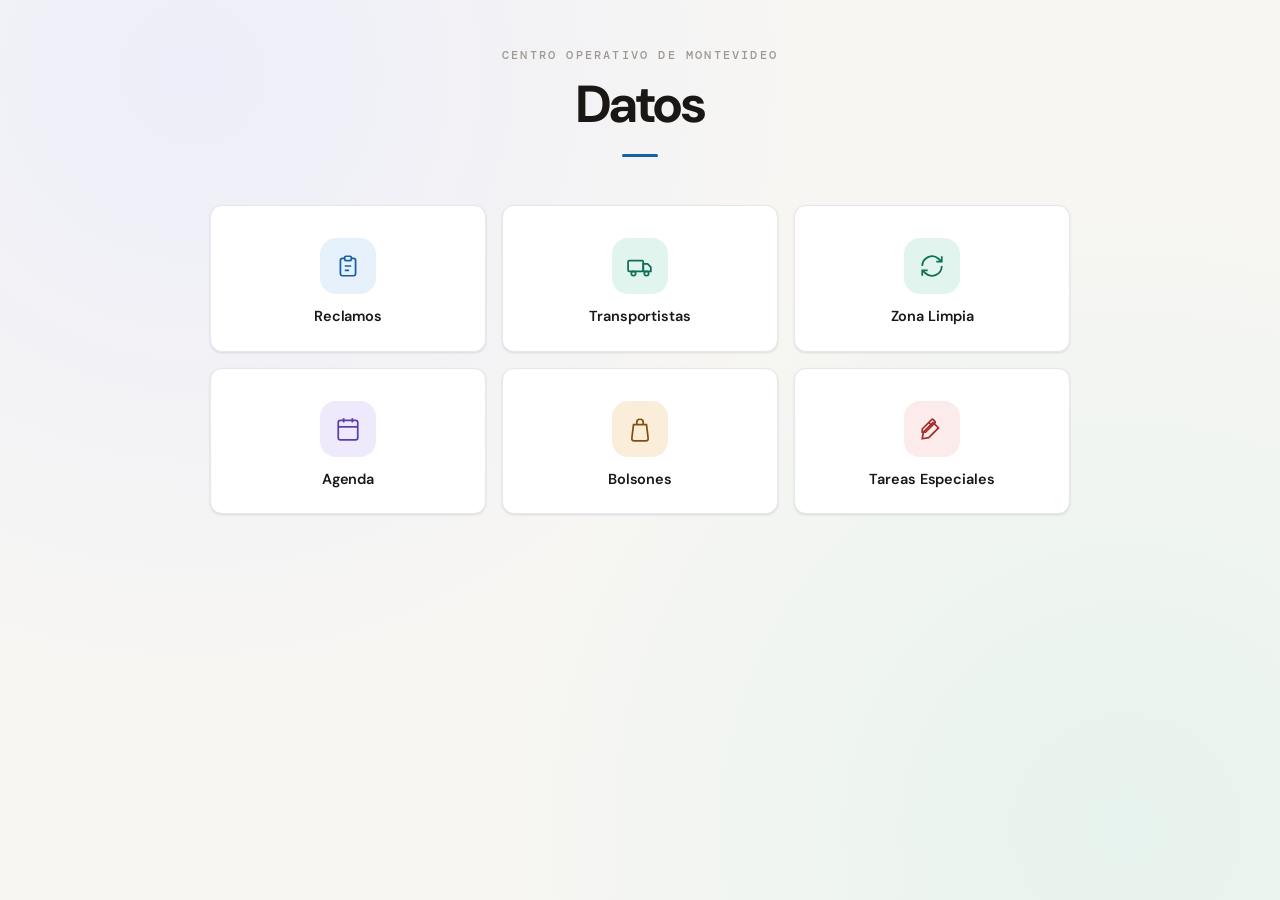
==== commit 76175b11: "21.0922" ====
--- a/index.html
+++ b/index.html
@@ -3,8 +3,7 @@
 <head>
 <meta charset="UTF-8">
 <meta name="viewport" content="width=device-width,initial-scale=1">
-<title>Dashboard COM</title>
-<link rel="icon" type="image/png" href="assets/logo-ciemsa.png">
+<title>Centro Operativo — Datos</title>
 <link href="https://fonts.googleapis.com/css2?family=DM+Sans:wght@300;400;500;600;700&family=DM+Mono:wght@400;500&display=swap" rel="stylesheet">
 <style>
 :root{
@@ -15,10 +14,11 @@
   --text:#1A1714;
   --text2:#6B6560;
   --text3:#9E9890;
-  --blue:#346A92;   --blue-bg:#EAF3F8;   --blue-border:#C7DDE9;
-  --teal:#39745E;   --teal-bg:#E9F4EE;   --teal-border:#C8E1D4;
-  --amber:#9A642A;  --amber-bg:#FBF0E2;  --amber-border:#EBCFAA;
-  --violet:#6C5790; --violet-bg:#F0ECF6; --violet-border:#D8CCE8;
+  --blue:#185FA5;   --blue-bg:#E6F1FB;   --blue-border:#B5D4F4;
+  --teal:#0F6E56;   --teal-bg:#E1F5EE;   --teal-border:#9FE1CB;
+  --amber:#854F0B;  --amber-bg:#FAEEDA;  --amber-border:#FAC775;
+  --red:#A32D2D;    --red-bg:#FCEBEB;    --red-border:#F7C1C1;
+  --violet:#5B3EA6; --violet-bg:#EEE9FB; --violet-border:#CBB9F0;
   --shadow:0 4px 20px rgba(26,23,20,.06),0 1px 3px rgba(26,23,20,.05);
   --shadow-hover:0 12px 32px rgba(26,23,20,.10),0 2px 6px rgba(26,23,20,.06);
 }
@@ -26,22 +26,28 @@
 html,body{height:100%}
 body{
   font-family:'DM Sans',system-ui,sans-serif;color:var(--text);min-height:100vh;
-  display:flex;
   background:
     radial-gradient(circle at 15% 8%, #EDEEF9 0%, transparent 45%),
     radial-gradient(circle at 88% 92%, #E7F3EE 0%, transparent 45%),
     var(--bg);
-  padding:clamp(2rem,5vh,4rem) 1.5rem;
+  /* Antes esto centraba con flexbox (display:flex + align-items:center), pero
+     cuando el contenido es más alto que la pantalla (típico en celular con 6
+     tarjetas) ese centrado empuja la parte de arriba por encima del borde
+     visible, y no hay forma de scrollear hasta ahí — queda "cortado" para
+     siempre. Con flujo normal + margin:auto en .cover se sigue viendo
+     centrado en pantallas grandes, pero nunca corta nada. */
+  padding:3rem 1.5rem;
 }
-.cover{max-width:860px;width:100%;text-align:center;margin:auto;transform:translateY(-4.1rem)}
+.cover{max-width:860px;width:100%;text-align:center;margin:0 auto}
 
-.headline{font-size:clamp(34px,6vw,52px);font-weight:700;letter-spacing:-1.3px;color:var(--text);line-height:1.08;text-wrap:balance}
-.rule{width:42px;height:3px;border-radius:2px;background:var(--teal);margin:1.5rem auto 3rem}
+.eyebrow{font-family:'DM Mono',monospace;font-size:11.5px;font-weight:500;letter-spacing:2.2px;text-transform:uppercase;color:var(--text3);margin-bottom:.9rem}
+.headline{font-size:clamp(34px,6vw,52px);font-weight:700;letter-spacing:-1.3px;color:var(--text);line-height:1.05}
+.rule{width:36px;height:3px;border-radius:2px;background:var(--blue);margin:1.4rem auto 3rem}
 
 .grid{display:grid;grid-template-columns:repeat(3,1fr);gap:16px}
 @media (max-width:680px){.grid{grid-template-columns:repeat(2,1fr)}}
 @media (max-width:420px){.grid{grid-template-columns:1fr}}
-@media (max-height:680px){.cover{transform:none}}
+
 .tile{position:relative;display:flex;flex-direction:column;align-items:center;justify-content:center;gap:.8rem;background:var(--surface);border:1px solid var(--border);border-radius:18px;padding:2rem 1rem 1.6rem;text-decoration:none;color:inherit;box-shadow:var(--shadow);transition:transform .18s ease,box-shadow .18s ease,border-color .18s ease}
 .tile.active{cursor:pointer}
 .tile.active:hover{transform:translateY(-4px);box-shadow:var(--shadow-hover);border-color:var(--border2)}
@@ -54,45 +60,47 @@
 .tile-name{font-size:14.5px;font-weight:600;letter-spacing:-.1px}
 .tile-tag{position:absolute;top:10px;right:10px;font-family:'DM Mono',monospace;font-size:8.5px;font-weight:500;letter-spacing:.4px;text-transform:uppercase;color:var(--text3);background:var(--bg);border:1px solid var(--border);border-radius:20px;padding:2px 8px}
 
-.acc-blue .tile-icon{background:#DDECF4}.acc-blue .tile-icon svg{stroke:var(--blue)}
-.acc-teal .tile-icon{background:#DCEDE4}.acc-teal .tile-icon svg{stroke:var(--teal)}
-.acc-amber .tile-icon{background:#F5E4CF}.acc-amber .tile-icon svg{stroke:var(--amber)}
-.acc-violet .tile-icon{background:#E5DDF0}.acc-violet .tile-icon svg{stroke:var(--violet)}
+.acc-blue .tile-icon{background:var(--blue-bg)}.acc-blue .tile-icon svg{stroke:var(--blue)}
+.acc-teal .tile-icon{background:var(--teal-bg)}.acc-teal .tile-icon svg{stroke:var(--teal)}
+.acc-amber .tile-icon{background:var(--amber-bg)}.acc-amber .tile-icon svg{stroke:var(--amber)}
+.acc-red .tile-icon{background:var(--red-bg)}.acc-red .tile-icon svg{stroke:var(--red)}
+.acc-violet .tile-icon{background:var(--violet-bg)}.acc-violet .tile-icon svg{stroke:var(--violet)}
 
 .foot{margin-top:3rem;font-family:'DM Mono',monospace;font-size:10.5px;color:var(--text3);letter-spacing:.3px}
 </style>
-<link rel="stylesheet" href="assets/dashboard-common.css?v=20260921">
+<link rel="stylesheet" href="assets/dashboard-common.css">
 </head>
 <body class="page-index">
 <div class="cover">
 
-  <h1 class="headline">Centro Operativo de Montevideo</h1>
+  <div class="eyebrow">Centro Operativo de Montevideo</div>
+  <div class="headline">Datos</div>
   <div class="rule"></div>
 
   <div class="grid">
 
-    <a class="tile active acc-teal" href="reclamos.html">
+    <a class="tile active acc-blue" href="dashboard_reclamos_com.html">
       <div class="tile-icon">
         <svg viewBox="0 0 24 24"><path d="M9 5H7a2 2 0 0 0-2 2v12a2 2 0 0 0 2 2h10a2 2 0 0 0 2-2V7a2 2 0 0 0-2-2h-2"/><rect x="9" y="3" width="6" height="4" rx="1"/><path d="M9 12h6M9 16h4"/></svg>
       </div>
       <div class="tile-name">Reclamos</div>
     </a>
 
-    <a class="tile active acc-teal" href="transportistas.html">
+    <a class="tile active acc-teal" href="Transportistas.html">
       <div class="tile-icon">
-        <svg viewBox="0 0 24 24" stroke-linecap="round" stroke-linejoin="round"><rect x="2" y="9" width="9" height="7" rx="1"/><path d="M11 11h4l2-3h2l2 4v4H11z"/><path d="M15 11h5M17 8v3"/><circle cx="6" cy="18" r="2"/><circle cx="18" cy="18" r="2"/></svg>
+        <svg viewBox="0 0 24 24"><rect x="1" y="7" width="14" height="10" rx="1"/><path d="M15 10h4l3 3v4h-7z"/><circle cx="6" cy="19" r="2"/><circle cx="18" cy="19" r="2"/></svg>
       </div>
       <div class="tile-name">Transportistas</div>
     </a>
 
-    <a class="tile active acc-teal" href="zona-limpia.html">
+    <a class="tile active acc-teal" href="Zona%20Limpia.html">
       <div class="tile-icon">
-        <svg viewBox="0 0 24 24"><rect x="1" y="7" width="14" height="10" rx="1"/><path d="M15 10h4l3 3v4h-7z"/><circle cx="6" cy="19" r="2"/><circle cx="18" cy="19" r="2"/></svg>
+        <svg viewBox="0 0 24 24"><path d="M3 12a9 9 0 0 1 15-6.7L21 8"/><path d="M21 3v5h-5"/><path d="M21 12a9 9 0 0 1-15 6.7L3 16"/><path d="M3 21v-5h5"/></svg>
       </div>
       <div class="tile-name">Zona Limpia</div>
     </a>
 
-    <a class="tile active acc-blue" href="agenda.html">
+    <a class="tile active acc-violet" href="agenda.html">
       <div class="tile-icon">
         <svg viewBox="0 0 24 24"><rect x="3" y="4" width="18" height="18" rx="2"/><line x1="16" y1="2" x2="16" y2="6"/><line x1="8" y1="2" x2="8" y2="6"/><line x1="3" y1="10" x2="21" y2="10"/></svg>
       </div>
@@ -101,14 +109,14 @@
 
     <a class="tile active acc-amber" href="bolsones.html">
       <div class="tile-icon">
-        <svg viewBox="0 0 24 24" stroke-linecap="round" stroke-linejoin="round"><path d="m12 17-2 2 2 2"/><path d="M10 19h9a2 2 0 0 0 1.75-2.75l-.55-1"/><path d="m8.54 11-.74-2.73-2.73.73"/><path d="m7.8 8.27-4.8 8.4A2 2 0 0 0 4.7 19.5H10"/><path d="m15.46 11 2.74.73.73-2.73"/><path d="m18.2 11.73-4.8-8.4a2 2 0 0 0-3.5 0L7.2 8.03"/></svg>
+        <svg viewBox="0 0 24 24"><path d="M6 8h12l1.5 12.5a2 2 0 0 1-2 2.5H6.5a2 2 0 0 1-2-2.5z"/><path d="M9 8V6a3 3 0 0 1 6 0v2"/></svg>
       </div>
       <div class="tile-name">Bolsones</div>
     </a>
 
-    <a class="tile active acc-violet" href="tareas-especiales.html">
+    <a class="tile active acc-red" href="Tareas%20Especiales.html">
       <div class="tile-icon">
-        <svg viewBox="0 0 24 24"><path d="M6 3h9l3 3v15H6z"/><path d="M15 3v4h3"/><path d="m9 11 1.2 1.2 2.3-2.3"/><path d="M14 11h2"/><path d="m9 16 1.2 1.2 2.3-2.3"/><path d="M14 16h2"/></svg>
+        <svg viewBox="0 0 24 24"><path d="M14.7 6.3a1 1 0 0 0 0-1.4l-1.6-1.6a1 1 0 0 0-1.4 0L3 12v3h3zM9 6l3 3"/><path d="M3 21l6-1 9-9-5-5-9 9z"/></svg>
       </div>
       <div class="tile-name">Tareas Especiales</div>
     </a>
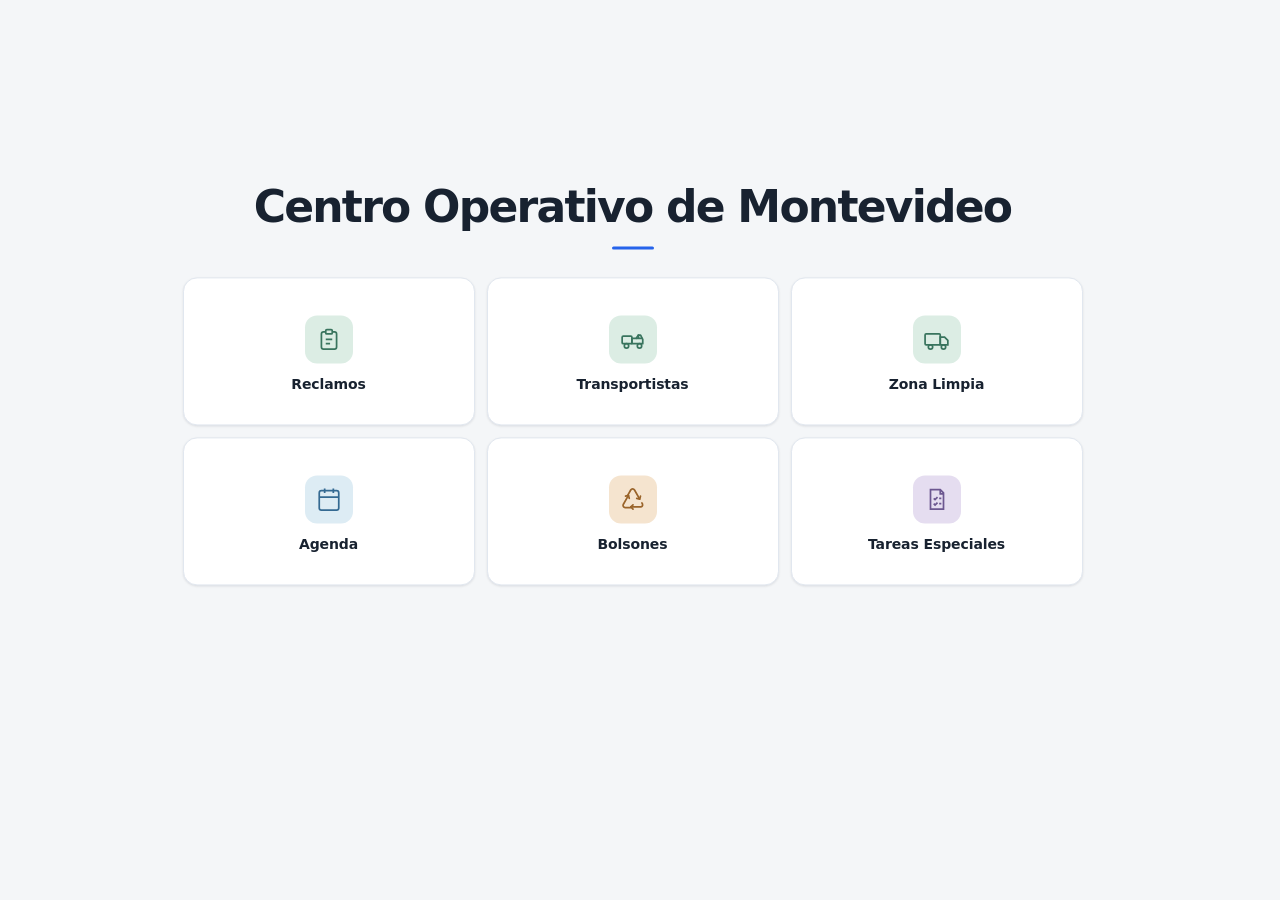
==== commit 12b10171: "Actualiza y estandariza los dashboards" ====
--- a/index.html
+++ b/index.html
@@ -3,8 +3,13 @@
 <head>
 <meta charset="UTF-8">
 <meta name="viewport" content="width=device-width,initial-scale=1">
-<title>Centro Operativo — Datos</title>
+<meta http-equiv="Cache-Control" content="no-cache, no-store, must-revalidate">
+<meta http-equiv="Pragma" content="no-cache">
+<meta http-equiv="Expires" content="0">
+<title>Dashboard COM</title>
+<link rel="icon" type="image/png" href="assets/logo-ciemsa.png">
 <link href="https://fonts.googleapis.com/css2?family=DM+Sans:wght@300;400;500;600;700&family=DM+Mono:wght@400;500&display=swap" rel="stylesheet">
+<link rel="stylesheet" href="assets/dashboard-common.css?v=20260921-2">
 <style>
 :root{
   --bg:#F7F6F3;
@@ -14,11 +19,10 @@
   --text:#1A1714;
   --text2:#6B6560;
   --text3:#9E9890;
-  --blue:#185FA5;   --blue-bg:#E6F1FB;   --blue-border:#B5D4F4;
-  --teal:#0F6E56;   --teal-bg:#E1F5EE;   --teal-border:#9FE1CB;
-  --amber:#854F0B;  --amber-bg:#FAEEDA;  --amber-border:#FAC775;
-  --red:#A32D2D;    --red-bg:#FCEBEB;    --red-border:#F7C1C1;
-  --violet:#5B3EA6; --violet-bg:#EEE9FB; --violet-border:#CBB9F0;
+  --blue:#346A92;   --blue-bg:#EAF3F8;   --blue-border:#C7DDE9;
+  --teal:#39745E;   --teal-bg:#E9F4EE;   --teal-border:#C8E1D4;
+  --amber:#9A642A;  --amber-bg:#FBF0E2;  --amber-border:#EBCFAA;
+  --violet:#6C5790; --violet-bg:#F0ECF6; --violet-border:#D8CCE8;
   --shadow:0 4px 20px rgba(26,23,20,.06),0 1px 3px rgba(26,23,20,.05);
   --shadow-hover:0 12px 32px rgba(26,23,20,.10),0 2px 6px rgba(26,23,20,.06);
 }
@@ -26,27 +30,22 @@
 html,body{height:100%}
 body{
   font-family:'DM Sans',system-ui,sans-serif;color:var(--text);min-height:100vh;
+  display:flex;
   background:
     radial-gradient(circle at 15% 8%, #EDEEF9 0%, transparent 45%),
     radial-gradient(circle at 88% 92%, #E7F3EE 0%, transparent 45%),
     var(--bg);
-  /* Antes esto centraba con flexbox (display:flex + align-items:center), pero
-     cuando el contenido es más alto que la pantalla (típico en celular con 6
-     tarjetas) ese centrado empuja la parte de arriba por encima del borde
-     visible, y no hay forma de scrollear hasta ahí — queda "cortado" para
-     siempre. Con flujo normal + margin:auto en .cover se sigue viendo
-     centrado en pantallas grandes, pero nunca corta nada. */
-  padding:3rem 1.5rem;
+  padding:clamp(2rem,5vh,4rem) 1.5rem;
 }
-.cover{max-width:860px;width:100%;text-align:center;margin:0 auto}
+.cover{max-width:860px;width:100%;text-align:center;margin:auto;transform:translateY(-4.1rem)}
 
-.eyebrow{font-family:'DM Mono',monospace;font-size:11.5px;font-weight:500;letter-spacing:2.2px;text-transform:uppercase;color:var(--text3);margin-bottom:.9rem}
-.headline{font-size:clamp(34px,6vw,52px);font-weight:700;letter-spacing:-1.3px;color:var(--text);line-height:1.05}
-.rule{width:36px;height:3px;border-radius:2px;background:var(--blue);margin:1.4rem auto 3rem}
+.headline{font-size:clamp(34px,6vw,52px);font-weight:700;letter-spacing:-1.3px;color:var(--text);line-height:1.08;text-wrap:balance}
+.rule{width:42px;height:3px;border-radius:2px;background:var(--teal);margin:1.5rem auto 3rem}
 
 .grid{display:grid;grid-template-columns:repeat(3,1fr);gap:16px}
 @media (max-width:680px){.grid{grid-template-columns:repeat(2,1fr)}}
 @media (max-width:420px){.grid{grid-template-columns:1fr}}
+@media (max-height:680px){.cover{transform:none}}
 
 .tile{position:relative;display:flex;flex-direction:column;align-items:center;justify-content:center;gap:.8rem;background:var(--surface);border:1px solid var(--border);border-radius:18px;padding:2rem 1rem 1.6rem;text-decoration:none;color:inherit;box-shadow:var(--shadow);transition:transform .18s ease,box-shadow .18s ease,border-color .18s ease}
 .tile.active{cursor:pointer}
@@ -60,63 +59,60 @@
 .tile-name{font-size:14.5px;font-weight:600;letter-spacing:-.1px}
 .tile-tag{position:absolute;top:10px;right:10px;font-family:'DM Mono',monospace;font-size:8.5px;font-weight:500;letter-spacing:.4px;text-transform:uppercase;color:var(--text3);background:var(--bg);border:1px solid var(--border);border-radius:20px;padding:2px 8px}
 
-.acc-blue .tile-icon{background:var(--blue-bg)}.acc-blue .tile-icon svg{stroke:var(--blue)}
-.acc-teal .tile-icon{background:var(--teal-bg)}.acc-teal .tile-icon svg{stroke:var(--teal)}
-.acc-amber .tile-icon{background:var(--amber-bg)}.acc-amber .tile-icon svg{stroke:var(--amber)}
-.acc-red .tile-icon{background:var(--red-bg)}.acc-red .tile-icon svg{stroke:var(--red)}
-.acc-violet .tile-icon{background:var(--violet-bg)}.acc-violet .tile-icon svg{stroke:var(--violet)}
+.acc-blue .tile-icon{background:#DDECF4}.acc-blue .tile-icon svg{stroke:var(--blue)}
+.acc-teal .tile-icon{background:#DCEDE4}.acc-teal .tile-icon svg{stroke:var(--teal)}
+.acc-amber .tile-icon{background:#F5E4CF}.acc-amber .tile-icon svg{stroke:var(--amber)}
+.acc-violet .tile-icon{background:#E5DDF0}.acc-violet .tile-icon svg{stroke:var(--violet)}
 
 .foot{margin-top:3rem;font-family:'DM Mono',monospace;font-size:10.5px;color:var(--text3);letter-spacing:.3px}
 </style>
-<link rel="stylesheet" href="assets/dashboard-common.css">
 </head>
 <body class="page-index">
 <div class="cover">
 
-  <div class="eyebrow">Centro Operativo de Montevideo</div>
-  <div class="headline">Datos</div>
+  <h1 class="headline">Centro Operativo de Montevideo</h1>
   <div class="rule"></div>
 
   <div class="grid">
 
-    <a class="tile active acc-blue" href="dashboard_reclamos_com.html">
+    <a class="tile active acc-teal" href="reclamos.html?v=20260922-27">
       <div class="tile-icon">
         <svg viewBox="0 0 24 24"><path d="M9 5H7a2 2 0 0 0-2 2v12a2 2 0 0 0 2 2h10a2 2 0 0 0 2-2V7a2 2 0 0 0-2-2h-2"/><rect x="9" y="3" width="6" height="4" rx="1"/><path d="M9 12h6M9 16h4"/></svg>
       </div>
       <div class="tile-name">Reclamos</div>
     </a>
 
-    <a class="tile active acc-teal" href="Transportistas.html">
+    <a class="tile active acc-teal" href="transportistas.html?v=20260922-27">
       <div class="tile-icon">
-        <svg viewBox="0 0 24 24"><rect x="1" y="7" width="14" height="10" rx="1"/><path d="M15 10h4l3 3v4h-7z"/><circle cx="6" cy="19" r="2"/><circle cx="18" cy="19" r="2"/></svg>
+        <svg viewBox="0 0 24 24" stroke-linecap="round" stroke-linejoin="round"><rect x="2" y="9" width="9" height="7" rx="1"/><path d="M11 11h4l2-3h2l2 4v4H11z"/><path d="M15 11h5M17 8v3"/><circle cx="6" cy="18" r="2"/><circle cx="18" cy="18" r="2"/></svg>
       </div>
       <div class="tile-name">Transportistas</div>
     </a>
 
-    <a class="tile active acc-teal" href="Zona%20Limpia.html">
+    <a class="tile active acc-teal" href="zona-limpia.html?v=20260922-27">
       <div class="tile-icon">
-        <svg viewBox="0 0 24 24"><path d="M3 12a9 9 0 0 1 15-6.7L21 8"/><path d="M21 3v5h-5"/><path d="M21 12a9 9 0 0 1-15 6.7L3 16"/><path d="M3 21v-5h5"/></svg>
+        <svg viewBox="0 0 24 24"><rect x="1" y="7" width="14" height="10" rx="1"/><path d="M15 10h4l3 3v4h-7z"/><circle cx="6" cy="19" r="2"/><circle cx="18" cy="19" r="2"/></svg>
       </div>
       <div class="tile-name">Zona Limpia</div>
     </a>
 
-    <a class="tile active acc-violet" href="agenda.html">
+    <a class="tile active acc-blue" href="agenda.html?v=20260922-29">
       <div class="tile-icon">
         <svg viewBox="0 0 24 24"><rect x="3" y="4" width="18" height="18" rx="2"/><line x1="16" y1="2" x2="16" y2="6"/><line x1="8" y1="2" x2="8" y2="6"/><line x1="3" y1="10" x2="21" y2="10"/></svg>
       </div>
       <div class="tile-name">Agenda</div>
     </a>
 
-    <a class="tile active acc-amber" href="bolsones.html">
+    <a class="tile active acc-amber" href="bolsones.html?v=20260922-29">
       <div class="tile-icon">
-        <svg viewBox="0 0 24 24"><path d="M6 8h12l1.5 12.5a2 2 0 0 1-2 2.5H6.5a2 2 0 0 1-2-2.5z"/><path d="M9 8V6a3 3 0 0 1 6 0v2"/></svg>
+        <svg viewBox="0 0 24 24" stroke-linecap="round" stroke-linejoin="round"><path d="m12 17-2 2 2 2"/><path d="M10 19h9a2 2 0 0 0 1.75-2.75l-.55-1"/><path d="m8.54 11-.74-2.73-2.73.73"/><path d="m7.8 8.27-4.8 8.4A2 2 0 0 0 4.7 19.5H10"/><path d="m15.46 11 2.74.73.73-2.73"/><path d="m18.2 11.73-4.8-8.4a2 2 0 0 0-3.5 0L7.2 8.03"/></svg>
       </div>
       <div class="tile-name">Bolsones</div>
     </a>
 
-    <a class="tile active acc-red" href="Tareas%20Especiales.html">
+    <a class="tile active acc-violet" href="tareas-especiales.html?v=20260922-27">
       <div class="tile-icon">
-        <svg viewBox="0 0 24 24"><path d="M14.7 6.3a1 1 0 0 0 0-1.4l-1.6-1.6a1 1 0 0 0-1.4 0L3 12v3h3zM9 6l3 3"/><path d="M3 21l6-1 9-9-5-5-9 9z"/></svg>
+        <svg viewBox="0 0 24 24"><path d="M6 3h9l3 3v15H6z"/><path d="M15 3v4h3"/><path d="m9 11 1.2 1.2 2.3-2.3"/><path d="M14 11h2"/><path d="m9 16 1.2 1.2 2.3-2.3"/><path d="M14 16h2"/></svg>
       </div>
       <div class="tile-name">Tareas Especiales</div>
     </a>
@@ -124,5 +120,10 @@
   </div>
 
 </div>
+<script>
+window.addEventListener('pageshow', function (event) {
+  if (event.persisted) window.location.reload();
+});
+</script>
 </body>
 </html>
--- a/assets/dashboard-common.css
+++ b/assets/dashboard-common.css
@@ -1,48 +1,253 @@
-/*
- * Base visual compartida de los dashboards del COM.
- * Agenda y Bolsones son la referencia: tipografía clara, superficies blancas,
- * borde suave, encabezado azul marino y controles cómodos en pantallas táctiles.
- */
-
+.com-loading-view {
+  /* Antes esto tenía un techo de 560px (clamp con tope en 55vh) — en pantallas
+     normales quedaba como una caja chica pegada arriba, con un montón de
+     espacio vacío debajo hasta el final del viewport. Ahora ocupa el alto
+     disponible debajo del topbar (64px) para que el spinner quede centrado
+     en la pantalla real, no en una caja arbitrariamente chica. */
+  min-height: max(260px, calc(100vh - 64px));
+  display: flex;
+  align-items: center;
+  justify-content: center;
+  padding: 32px 20px;
+}
+
+.com-loading-content {
+  display: flex;
+  flex-direction: column;
+  align-items: center;
+  gap: 14px;
+  max-width: 420px;
+  text-align: center;
+}
+
+.com-spinner {
+  width: 38px;
+  height: 38px;
+  border: 3px solid #dbe3ed;
+  border-top-color: #2563eb;
+  border-radius: 50%;
+  animation: com-spin .8s linear infinite;
+  flex: 0 0 auto;
+}
+
+.com-spinner[hidden],
+.com-loading-view[hidden],
+.com-loading-actions[hidden] {
+  display: none !important;
+}
+
+.com-loading-message {
+  color: #64748b;
+  font-size: 14px;
+  font-weight: 600;
+  line-height: 1.45;
+}
+
+.com-loading-error {
+  color: #b42318;
+}
+
+.com-loading-actions {
+  display: flex;
+  flex-wrap: wrap;
+  justify-content: center;
+  gap: 8px;
+}
+
+.com-retry-button {
+  min-height: 38px;
+  padding: 0 16px;
+  border: 1px solid #cbd5e1;
+  border-radius: 8px;
+  background: #fff;
+  color: #172033;
+  font: inherit;
+  font-size: 13px;
+  font-weight: 700;
+  cursor: pointer;
+}
+
+.com-retry-button:hover {
+  background: #f8fafc;
+  border-color: #94a3b8;
+}
+
+.com-inline-loading {
+  display: inline-flex;
+  align-items: center;
+  justify-content: center;
+  gap: 10px;
+}
+
+.com-inline-loading .com-spinner {
+  width: 24px;
+  height: 24px;
+  border-width: 3px;
+}
+
+body a:focus-visible,
+body button:focus-visible,
+body select:focus-visible,
+body summary:focus-visible,
+body input[type]:focus-visible,
+body [tabindex]:focus-visible {
+  outline: 3px solid rgba(37, 99, 235, .42);
+  outline-offset: 2px;
+}
+
+.com-back-link,
+.back,
+.back-link,
+.topbar-back,
+.top-back {
+  min-height: 36px;
+  align-items: center;
+  touch-action: manipulation;
+}
+
+.com-icon-button {
+  touch-action: manipulation;
+}
+
+.com-range-error {
+  display: none;
+  margin: 6px 0 0;
+  color: #b42318;
+  font-size: 12px;
+  font-weight: 600;
+  line-height: 1.4;
+}
+
+.com-range-error.show {
+  display: block;
+}
+
+body input[type="date"][aria-invalid="true"] {
+  border-color: #dc2626;
+  box-shadow: 0 0 0 2px rgba(220, 38, 38, .12);
+}
+
+.com-available-period {
+  margin: -6px 0 14px;
+  color: var(--com-text-muted, #667085);
+  font-family: var(--com-font);
+  font-size: 12px;
+  font-weight: 500;
+  line-height: 1.4;
+}
+
+@keyframes com-spin {
+  to { transform: rotate(360deg); }
+}
+
+@media (prefers-reduced-motion: reduce) {
+  .com-spinner { animation-duration: 2.4s; }
+}
+
+@media (max-width: 640px) {
+  .com-back-link,
+  .back,
+  .back-link,
+  .topbar-back,
+  .top-back {
+    display: inline-flex;
+    min-width: 36px;
+  }
+
+  .com-icon-button {
+    min-width: 40px;
+    min-height: 40px;
+  }
+}
+
+@media (max-width: 700px) {
+  .page-tareas .topin {
+    gap: 10px;
+  }
+
+  .page-tareas .top-back {
+    width: 100%;
+    order: -1;
+  }
+
+  .page-tareas .brand {
+    flex: 1 1 190px;
+  }
+
+  .page-tareas .actions {
+    margin-left: 0;
+  }
+
+  .page-tareas .tabs .tab,
+  .page-tareas .actions .btn {
+    min-height: 40px;
+  }
+
+  .page-tareas .head {
+    flex-direction: column;
+    align-items: stretch;
+  }
+
+  .page-tareas .navweek {
+    width: 100%;
+    display: grid;
+    grid-template-columns: 40px minmax(0, 1fr) 40px;
+  }
+
+  .page-tareas .navweek .arr,
+  .page-tareas .navweek .btn {
+    width: 100%;
+    min-height: 40px;
+  }
+}
+
+/* --------------------------------------------------------------------------
+   COM visual system · P2
+   This is the shared presentation layer. Page-specific rules remain responsible
+   for charts, maps and data semantics; these tokens align the product shell,
+   hierarchy, density and controls without changing behavior.
+   -------------------------------------------------------------------------- */
 :root {
-  --com-bg: #f4f5f7;
+  --com-bg: #f4f6f8;
   --com-surface: #ffffff;
-  --com-ink: #111827;
-  --com-navy: #0f2444;
-  --com-muted: #6b7280;
-  --com-line: #e5e7eb;
-  --com-blue: #2563eb;
-  --com-green: #16845b;
-  --com-red: #b42318;
-  --com-shadow: 0 1px 3px rgba(16, 24, 40, .08), 0 1px 2px rgba(16, 24, 40, .04);
-  --com-radius: 12px;
-  --com-content: 1180px;
-}
-
-html {
-  -webkit-text-size-adjust: 100%;
-  text-size-adjust: 100%;
-}
-
+  --com-surface-subtle: #f8fafc;
+  --com-text: #182230;
+  --com-text-muted: #667085;
+  --com-text-soft: #98a2b3;
+  --com-border: #e1e7ef;
+  --com-border-strong: #cbd5e1;
+  --com-primary: #2563eb;
+  --com-primary-hover: #1d4ed8;
+  --com-primary-soft: #eff6ff;
+  --com-header: #111c32;
+  --com-header-muted: #cbd5e1;
+  --com-danger: #b42318;
+  --com-radius-control: 8px;
+  --com-radius-card: 12px;
+  --com-shadow: 0 1px 2px rgba(16, 24, 40, .045), 0 1px 3px rgba(16, 24, 40, .06);
+  --com-shadow-raised: 0 4px 12px rgba(16, 24, 40, .08);
+  --com-font: "Segoe UI Variable", "Segoe UI", system-ui, -apple-system, BlinkMacSystemFont, sans-serif;
+}
+
+body.page-index,
 body.page-agenda,
-body.page-bolsones,
 body.page-reclamos,
 body.page-zona-limpia,
 body.page-transportistas,
 body.page-tareas {
-  margin: 0;
   background: var(--com-bg);
-  color: var(--com-ink);
-  font-family: "Plus Jakarta Sans", system-ui, -apple-system, "Segoe UI", sans-serif;
-  line-height: 1.5;
-}
-
+  color: var(--com-text);
+  font-family: var(--com-font);
+  -webkit-font-smoothing: antialiased;
+  text-rendering: optimizeLegibility;
+}
+
+.page-index button,
+.page-index input,
+.page-index select,
 .page-agenda button,
 .page-agenda input,
 .page-agenda select,
-.page-bolsones button,
-.page-bolsones input,
-.page-bolsones select,
 .page-reclamos button,
 .page-reclamos input,
 .page-reclamos select,
@@ -58,164 +263,151 @@
   font-family: inherit;
 }
 
-body a:focus-visible,
-body button:focus-visible,
-body input:focus-visible,
-body select:focus-visible,
-body summary:focus-visible,
-body [tabindex]:focus-visible {
-  outline: 3px solid rgba(37, 99, 235, .38);
-  outline-offset: 2px;
-}
-
-button,
-a,
-input,
-select,
-summary {
-  touch-action: manipulation;
-}
-
-/* Encabezados ------------------------------------------------------------- */
-
+/* Product shell */
 .page-agenda .topbar,
-.page-bolsones .topbar,
 .page-reclamos .com-topbar,
-.page-zona-limpia .cscreen-topbar,
-.page-zona-limpia #dscreen > .topbar,
+.page-zona-limpia .topbar,
 .page-transportistas > header,
 .page-tareas .top {
-  background: linear-gradient(100deg, #0b1a33 0%, #132c52 55%, #1b3f74 100%);
-  color: #fff;
+  background: var(--com-header);
+  box-shadow: 0 1px 3px rgba(16, 24, 40, .16);
 }
 
 .page-agenda .topbar .inner,
-.page-bolsones .topbar .inner {
-  width: 100%;
-  max-width: var(--com-content);
-  margin: 0 auto;
-}
-
 .page-reclamos .com-topbar-inner,
-.page-zona-limpia .cscreen-topbar,
-.page-zona-limpia #dscreen > .topbar,
+.page-zona-limpia .topbar,
 .page-transportistas > header,
 .page-tareas .topin {
-  min-height: 64px;
-  padding: 10px 24px;
-}
-
-.page-agenda .back,
-.page-bolsones .back,
+  min-height: 62px;
+}
+
 .com-back-link,
-.page-zona-limpia .topbar-back,
-.page-tareas .top-back {
+.back,
+.back-link,
+.topbar-back,
+.top-back {
   display: inline-flex;
-  align-items: center;
-  gap: 8px;
-  min-height: 36px;
-  padding: 4px 2px;
-  border-radius: 6px;
-  color: #c7d5ea;
-  font-size: 14px;
-  font-weight: 500;
+  gap: 6px;
+  padding: 0 8px;
+  border-radius: 7px;
+  font-family: var(--com-font);
+  color: var(--com-header-muted);
+  font-size: 12px;
+  font-weight: 600;
+  line-height: 1;
   text-decoration: none;
   white-space: nowrap;
-}
-
-.page-agenda .back:hover,
-.page-bolsones .back:hover,
+  transition: color .15s ease, background-color .15s ease;
+}
+
 .com-back-link:hover,
-.page-zona-limpia .topbar-back:hover,
-.page-tareas .top-back:hover {
+.back:hover,
+.back-link:hover,
+.topbar-back:hover,
+.top-back:hover {
   color: #fff;
-}
-
-.page-agenda .back svg,
-.page-bolsones .back svg,
-.com-back-link svg,
-.page-zona-limpia .topbar-back svg,
-.page-tareas .top-back svg {
-  width: 15px;
-  height: 15px;
-  flex: 0 0 auto;
-  fill: none;
-  stroke: currentColor;
-  stroke-width: 2.2;
-}
-
+  background: rgba(255, 255, 255, .08);
+}
+
+/* Ícono del header: misma "placa" translúcida en las 5 páginas — antes cada
+   una hacía lo suyo (sin caja, o con su propio color sólido de marca). */
 .page-reclamos .header-badge,
 .page-transportistas > header .logo,
 .page-zona-limpia .brand-ico,
-.page-tareas .mark {
-  display: grid;
-  place-items: center;
+.page-tareas .mark,
+.page-agenda .titlerow .ico {
   width: 36px;
   height: 36px;
-  flex: 0 0 36px;
-  border: 1px solid rgba(255, 255, 255, .24);
   border-radius: 10px;
   background: rgba(255, 255, 255, .12);
+  border: 1px solid rgba(255, 255, 255, .28);
+  display: flex;
+  align-items: center;
+  justify-content: center;
+  flex-shrink: 0;
+  font-size: 17px;
+  line-height: 1;
   color: #fff;
 }
 
+.page-agenda .titlerow h1,
 .page-reclamos .header-title,
 .page-zona-limpia .brand-name,
 .page-transportistas > header h1,
 .page-tareas .brand h1 {
-  color: #fff;
+  font-family: var(--com-font);
   font-size: 16px;
-  font-weight: 800;
+  font-weight: 700;
   letter-spacing: -.01em;
 }
 
 .page-reclamos .header-sub,
 .page-zona-limpia .brand-file,
 .page-transportistas > header p,
-.page-tareas .brand p {
-  color: #c7d5ea;
+.page-tareas .brand p,
+.page-agenda .titlerow p {
+  color: var(--com-header-muted);
+  font-family: var(--com-font);
   font-size: 11px;
-}
-
-/* Contenedores y jerarquía ------------------------------------------------ */
-
-.page-agenda .wrap,
-.page-bolsones .wrap {
-  width: 100%;
-  max-width: var(--com-content);
-  margin: 0 auto;
-}
-
-.page-reclamos .page,
+  letter-spacing: 0;
+  opacity: .82;
+}
+
+/* Content rhythm and hierarchy */
+.page-agenda .wrap {
+  padding-bottom: 48px;
+}
+
+.page-agenda section {
+  margin-top: 30px;
+}
+
 .page-transportistas .container,
 .page-tareas .main {
-  width: 100%;
-  margin-right: auto;
-  margin-left: auto;
-}
-
-.page-agenda h2.sec,
-.page-bolsones h2.sec {
-  color: var(--com-navy);
-  border-bottom-color: var(--com-navy);
-}
-
-.page-agenda h2.sec .n,
-.page-bolsones h2.sec .n,
-.page-agenda h3.sub .n,
-.page-bolsones h3.sub .n {
-  background: var(--com-navy);
-}
-
+  padding-top: 20px;
+  padding-bottom: 40px;
+}
+
+.page-agenda h2.sec {
+  margin-bottom: 14px;
+  padding-bottom: 9px;
+  border-bottom-width: 1px;
+  color: var(--com-text);
+  font-size: 22px;
+  letter-spacing: -.02em;
+}
+
+.page-agenda h2.sec .n {
+  width: 26px;
+  height: 26px;
+  border-radius: 7px;
+  background: var(--com-header);
+  font-size: 13px;
+}
+
+.page-agenda h3.sub,
 .page-reclamos .sec-title,
 .page-zona-limpia .summary-toolbar h2,
 .page-zona-limpia .map-view-head h2,
 .page-transportistas .chart-title,
 .page-transportistas .table-header h2,
 .page-tareas .head h2 {
-  color: var(--com-navy);
-  font-weight: 800;
+  color: var(--com-text);
+  font-family: var(--com-font);
+  font-weight: 700;
   letter-spacing: -.015em;
+}
+
+.page-agenda h3.sub,
+.page-reclamos .sec-title,
+.page-zona-limpia .summary-toolbar h2,
+.page-zona-limpia .map-view-head h2,
+.page-transportistas .chart-title {
+  font-size: 16px;
+}
+
+.page-tareas .head h2 {
+  font-size: 20px;
 }
 
 .page-reclamos .sec-sub,
@@ -224,95 +416,114 @@
 .page-transportistas .results-count,
 .page-tareas .head p,
 .page-tareas .history-help {
-  color: var(--com-muted);
-}
-
-/* Tarjetas y superficies -------------------------------------------------- */
-
+  color: var(--com-text-muted);
+}
+
+/* Cards and data surfaces */
 .page-index .tile,
 .page-agenda .card,
-.page-bolsones .card,
-.page-agenda .kpi,
-.page-bolsones .kpi,
 .page-reclamos .section-card,
-.page-reclamos .kpi-card,
 .page-zona-limpia .chart-card,
 .page-zona-limpia .daily-details,
-.page-zona-limpia .kpi,
 .page-transportistas .chart-card,
 .page-transportistas .table-card,
 .page-transportistas .upload-card,
-.page-transportistas .kpi-card,
-.page-tareas .day,
 .page-tareas .detail,
 .page-tareas .macro-panel,
 .page-tareas .filters,
-.page-tareas .history-summary .hstat,
-.page-tareas .wrap {
-  border: 1px solid var(--com-line);
-  border-radius: var(--com-radius);
+.page-tareas .history-summary {
+  border-color: var(--com-border);
+  border-radius: var(--com-radius-card);
+  box-shadow: var(--com-shadow);
+}
+
+.page-transportistas .chart-card,
+.page-transportistas .table-card,
+.page-transportistas .upload-card {
+  border: 1px solid var(--com-border);
+}
+
+.page-transportistas .kpi-card {
+  border-radius: var(--com-radius-card);
+  padding: 16px;
+  box-shadow: inset 0 0 0 1px var(--com-border), var(--com-shadow);
+  transition: border-color .15s ease, box-shadow .15s ease;
+}
+
+.page-transportistas .kpi-card:hover,
+.page-index .tile.active:hover {
+  transform: none;
+  box-shadow: var(--com-shadow-raised);
+}
+
+.page-reclamos .section-card,
+.page-transportistas .chart-card,
+.page-transportistas .table-card {
+  padding: 18px;
+}
+
+.page-zona-limpia .summary-block {
+  border-color: var(--com-border);
+  border-radius: 9px;
+  background: var(--com-surface-subtle);
+}
+
+.page-zona-limpia .summary-block:hover {
+  border-color: var(--com-border-strong);
   background: var(--com-surface);
-  box-shadow: var(--com-shadow);
-}
-
-.page-index .tile.active:hover,
-.page-reclamos .kpi-card:hover,
-.page-zona-limpia .summary-block:hover,
-.page-transportistas .kpi-card:hover,
-.page-tareas .day:hover {
-  box-shadow: 0 8px 20px rgba(16, 24, 40, .10);
-}
-
-/* Filtros y formularios --------------------------------------------------- */
-
+}
+
+/* Filters and form controls */
 .page-agenda .filters,
-.page-bolsones .filters,
 .page-reclamos .filter-card,
 .page-zona-limpia .fbar,
 .page-transportistas .date-filter,
 .page-tareas .filters {
-  border-color: var(--com-line);
   background: var(--com-surface);
+  border-color: var(--com-border);
+}
+
+.page-agenda .filters,
+.page-tareas .filters {
+  gap: 14px;
+  padding: 16px;
 }
 
 .page-agenda .field label,
-.page-bolsones .field label,
 .page-reclamos .ctrl label,
 .page-zona-limpia .fbar-lbl,
 .page-transportistas .date-filter-group label,
 .page-tareas .field label {
-  color: var(--com-muted);
-  font-size: 12px;
+  color: var(--com-text-muted);
+  font-size: 11px;
   font-weight: 700;
-  letter-spacing: .02em;
+  letter-spacing: .045em;
   text-transform: uppercase;
 }
 
 .page-agenda input[type="date"],
 .page-agenda select,
-.page-bolsones input[type="date"],
-.page-bolsones select,
-.page-reclamos input[type="date"],
+.page-reclamos .ctrl input[type="date"],
+.page-reclamos .ctrl select,
 .page-reclamos input[type="number"],
-.page-reclamos select,
-.page-zona-limpia input[type="date"],
-.page-zona-limpia select,
+.page-zona-limpia .fbar input[type="date"],
+.page-zona-limpia .fbar select,
+.page-transportistas select,
+.page-transportistas input[type="text"],
 .page-transportistas input[type="date"],
-.page-transportistas input[type="text"],
-.page-transportistas select,
 .page-tareas input,
 .page-tareas select {
-  min-height: 42px;
-  border: 1px solid #d1d5db;
-  border-radius: 8px;
-  background: #fff;
-  color: var(--com-ink);
-}
-
-.page-agenda input:hover,
+  min-height: 38px;
+  border: 1px solid var(--com-border-strong);
+  border-radius: var(--com-radius-control);
+  background: var(--com-surface);
+  color: var(--com-text);
+  font-size: 13px;
+  font-weight: 500;
+}
+
+.page-agenda input[type="date"]:hover,
 .page-agenda select:hover,
-.page-bolsones input:hover,
-.page-bolsones select:hover,
 .page-reclamos input:hover,
 .page-reclamos select:hover,
 .page-zona-limpia input:hover,
@@ -321,56 +532,136 @@
 .page-transportistas select:hover,
 .page-tareas input:hover,
 .page-tareas select:hover {
-  border-color: #9ca3af;
-}
-
-/* Botones y pestañas ------------------------------------------------------ */
-
+  border-color: #94a3b8;
+}
+
+.page-agenda input[type="date"]:focus,
+.page-agenda select:focus,
+.page-reclamos input:focus,
+.page-reclamos select:focus,
+.page-zona-limpia input:focus,
+.page-zona-limpia select:focus,
+.page-transportistas input:focus,
+.page-transportistas select:focus,
+.page-tareas input:focus,
+.page-tareas select:focus {
+  border-color: var(--com-primary);
+  background: var(--com-surface);
+  box-shadow: 0 0 0 3px rgba(37, 99, 235, .12);
+}
+
+/* Buttons and tabs */
 .com-retry-button,
 .page-agenda .datasrc button,
-.page-bolsones .datasrc button,
-.page-reclamos button,
-.page-zona-limpia button,
-.page-transportistas button,
+.page-reclamos .btn-upload,
+.page-reclamos .btn-toggle,
+.page-reclamos .btn-action,
+.page-reclamos .btn-cats,
+.page-reclamos .mode-btn,
+.page-reclamos .ttab,
+.page-reclamos .btn-export,
+.page-reclamos .btn-map-sm,
+.page-reclamos .btn-map-apply,
+.page-reclamos .btn-map-close,
+.page-zona-limpia .ntab,
+.page-zona-limpia .btn-nw,
+.page-zona-limpia .btn-rst,
+.page-zona-limpia .summary-map-action,
+.page-zona-limpia .summary-link,
 .page-transportistas .btn-header-action,
+.page-transportistas .btn-browse,
+.page-transportistas .chart-toggle-btn,
+.page-transportistas .btn-ranking,
+.page-transportistas .rank-search-clear,
+.page-transportistas .btn-excel,
+.page-transportistas .page-btn,
 .page-tareas .btn,
 .page-tareas .arr,
 .page-tareas .tab,
 .page-tareas .typefilter {
-  border-radius: 8px;
-  font-weight: 650;
-  transition: background-color .15s ease, border-color .15s ease, color .15s ease, box-shadow .15s ease, transform .15s ease;
+  border-radius: var(--com-radius-control);
+  font-weight: 600;
+  transition: background-color .15s ease, border-color .15s ease, color .15s ease, box-shadow .15s ease;
 }
 
 .page-reclamos .btn-upload,
 .page-reclamos .btn-map-apply,
-.page-zona-limpia .btn-filt,
-.page-zona-limpia .btn-map,
 .page-zona-limpia .summary-map-action,
 .page-transportistas .btn-browse,
 .page-transportistas .btn-ranking,
 .page-tareas .btn.primary {
-  background: var(--com-navy);
-  border-color: var(--com-navy);
+  border-color: var(--com-primary);
+  background: var(--com-primary);
   color: #fff;
+  box-shadow: none;
 }
 
 .page-reclamos .btn-upload:hover,
 .page-reclamos .btn-map-apply:hover,
-.page-zona-limpia .btn-filt:hover,
-.page-zona-limpia .btn-map:hover,
 .page-zona-limpia .summary-map-action:hover,
 .page-transportistas .btn-browse:hover,
 .page-transportistas .btn-ranking:hover,
 .page-tareas .btn.primary:hover {
-  background: #1b3f74;
-  border-color: #1b3f74;
-}
-
-/* KPIs ------------------------------------------------------------------- */
-
+  background: var(--com-primary-hover);
+  border-color: var(--com-primary-hover);
+  opacity: 1;
+  transform: none;
+}
+
+.page-reclamos .mode-btn.active,
+.page-reclamos .ttab.on,
+.page-zona-limpia .ntab.on,
+.page-transportistas .chart-toggle-btn.active,
+.page-tareas .tab.on,
+.page-tareas .typefilter.on {
+  border-color: var(--com-primary);
+  background: var(--com-primary-soft);
+  color: var(--com-primary);
+  box-shadow: inset 0 -2px 0 var(--com-primary);
+}
+
+.page-zona-limpia .summary-link {
+  color: var(--com-primary);
+}
+
+.page-agenda #agenda-reset,
+.page-reclamos .btn-toggle,
+.page-reclamos .btn-action,
+.page-reclamos .btn-export,
+.page-zona-limpia .btn-rst,
+.page-transportistas .rank-search-clear,
+.page-transportistas .page-btn,
+.page-tareas .btn,
+.page-tareas .arr {
+  border: 1px solid var(--com-border-strong);
+  background: var(--com-surface);
+  color: #344054;
+  box-shadow: none;
+}
+
+.page-agenda #agenda-reset:hover,
+.page-reclamos .btn-toggle:hover,
+.page-reclamos .btn-action:hover,
+.page-reclamos .btn-export:hover,
+.page-zona-limpia .btn-rst:hover,
+.page-transportistas .rank-search-clear:hover,
+.page-transportistas .page-btn:hover,
+.page-tareas .btn:hover,
+.page-tareas .arr:hover {
+  border-color: #94a3b8;
+  background: var(--com-surface-subtle);
+  color: var(--com-text);
+}
+
+button:disabled,
+input:disabled,
+select:disabled {
+  cursor: not-allowed;
+  opacity: .55;
+}
+
+/* KPI hierarchy */
 .page-agenda .kpi,
-.page-bolsones .kpi,
 .page-reclamos .kpi-card,
 .page-zona-limpia .kpi,
 .page-transportistas .kpi-card,
@@ -380,336 +671,1541 @@
 }
 
 .page-agenda .kpi .k-label,
-.page-bolsones .k-label,
 .page-reclamos .kpi-label,
 .page-zona-limpia .klabel,
 .page-transportistas .kpi-label,
 .page-tareas .metric span,
 .page-tareas .hstat span {
-  color: var(--com-muted);
+  color: var(--com-text-muted);
+  font-family: var(--com-font);
+  font-size: 11px;
   font-weight: 700;
-  letter-spacing: .04em;
+  letter-spacing: .045em;
   text-transform: uppercase;
 }
 
-/* Tablas ----------------------------------------------------------------- */
-
+.page-agenda .kpi .k-val,
+.page-reclamos .kpi-val,
+.page-zona-limpia .kval,
+.page-transportistas .kpi-value {
+  font-size: 29px;
+  line-height: 1.1;
+  letter-spacing: -.03em;
+}
+
+/* Tables */
 .page-agenda .tablewrap,
-.page-bolsones .tablewrap,
 .page-reclamos .tbl-wrap,
 .page-zona-limpia .table-scroll,
 .page-transportistas .table-wrap,
 .page-tareas .wrap {
-  max-width: 100%;
-  overflow-x: auto;
-  overscroll-behavior-inline: contain;
-  -webkit-overflow-scrolling: touch;
-}
-
-.page-agenda table,
-.page-bolsones table,
+  border-radius: 10px;
+}
+
+/* Aviso de scroll horizontal en mobile — Reclamos y Transportistas ya lo
+   tenían cada uno por su lado; acá se agrega para Agenda y Zona Limpia,
+   que tienen tablas que también desbordan en pantallas chicas y no
+   avisaban nada. */
+@media (max-width: 640px) {
+  .page-agenda .tablewrap,
+  .page-zona-limpia .table-scroll,
+  .page-zona-limpia #tw-cov {
+    position: relative;
+  }
+
+  .page-agenda .tablewrap::after,
+  .page-zona-limpia .table-scroll::after,
+  .page-zona-limpia #tw-cov::after {
+    content: "◀ deslizá para ver más ▶";
+    display: block;
+    text-align: center;
+    font-size: .68rem;
+    color: var(--com-text-soft);
+    padding: 6px 0 0;
+  }
+}
+
+.page-agenda table.grid,
 .page-reclamos table,
 .page-zona-limpia table,
 .page-transportistas table,
 .page-tareas table {
-  border-collapse: separate;
-  border-spacing: 0;
-}
-
-.page-agenda table th,
-.page-bolsones table th,
+  color: var(--com-text);
+  font-variant-numeric: tabular-nums;
+}
+
+.page-agenda table.grid th,
 .page-reclamos table th,
 .page-zona-limpia table th,
-.page-transportistas table th,
+.page-transportistas thead th,
 .page-tareas table th {
-  background: #f8fafc;
-  color: var(--com-navy);
+  background: #f1f5f9;
+  color: #475467;
+  border-bottom: 1px solid var(--com-border);
+  font-family: var(--com-font);
+  font-size: 11px;
   font-weight: 700;
-}
-
-.page-agenda table tbody tr:hover td,
-.page-bolsones table tbody tr:hover td,
+  letter-spacing: .045em;
+  text-transform: uppercase;
+}
+
+.page-reclamos table td,
+.page-zona-limpia table td,
+.page-transportistas table td,
+.page-tareas table td {
+  border-bottom-color: #edf1f5;
+}
+
+.page-agenda table.grid tbody tr:hover td,
 .page-reclamos table tbody tr:hover td,
 .page-zona-limpia table tbody tr:hover td,
 .page-transportistas table tbody tr:hover td,
 .page-tareas table tbody tr:hover td {
-  background: #fbfcfe;
-}
-
-/* Carga, errores y reintentos -------------------------------------------- */
-
+  background: var(--com-surface-subtle);
+}
+
+/* Landing page: same product language, quieter presentation and better density. */
+.page-index {
+  padding: 36px 24px;
+}
+
+.page-index .cover {
+  max-width: 900px;
+}
+
+.page-index .eyebrow {
+  margin-bottom: 8px;
+  color: var(--com-text-muted);
+  font-family: var(--com-font);
+  font-size: 11px;
+  font-weight: 700;
+  letter-spacing: .14em;
+}
+
+.page-index .headline {
+  color: var(--com-text);
+  font-family: var(--com-font);
+  font-size: clamp(30px, 5vw, 44px);
+  letter-spacing: -.04em;
+}
+
+.page-index .rule {
+  margin: 16px auto 28px;
+  background: var(--com-primary);
+}
+
+.page-index .grid {
+  gap: 12px;
+}
+
+.page-index .tile {
+  min-height: 148px;
+  padding: 22px 14px 18px;
+  border-color: var(--com-border);
+  border-radius: 14px;
+}
+
+.page-index .tile-icon {
+  width: 48px;
+  height: 48px;
+  border-radius: 12px;
+}
+
+.page-index .tile-name {
+  font-size: 14px;
+  font-weight: 650;
+}
+
+.page-index .tile-tag {
+  border-color: var(--com-border);
+  background: var(--com-surface-subtle);
+  font-family: var(--com-font);
+  font-size: 9px;
+  font-weight: 700;
+}
+
+/* Shared loading presentation */
 .com-loading-view {
-  min-height: max(280px, calc(100dvh - 64px));
+  background: var(--com-bg);
+}
+
+.com-spinner {
+  border-color: #d7e0ea;
+  border-top-color: var(--com-primary);
+}
+
+.com-loading-message {
+  color: var(--com-text-muted);
+  font-family: var(--com-font);
+  font-weight: 600;
+}
+
+@media (max-width: 1024px) {
+  .page-agenda .wrap,
+  .page-reclamos .main,
+  .page-zona-limpia .vbody,
+  .page-transportistas .container,
+  .page-tareas .main {
+    padding-left: 18px;
+    padding-right: 18px;
+  }
+
+  .page-transportistas .charts-row-3 {
+    gap: 14px;
+  }
+}
+
+@media (max-width: 768px) {
+  .page-agenda .topbar .inner,
+  .page-reclamos .com-topbar-inner,
+  .page-zona-limpia .topbar,
+  .page-transportistas > header,
+  .page-tareas .topin {
+    padding-left: 14px;
+    padding-right: 14px;
+  }
+
+  .page-agenda .wrap,
+  .page-reclamos .main,
+  .page-zona-limpia .vbody,
+  .page-transportistas .container,
+  .page-tareas .main {
+    padding-left: 14px;
+    padding-right: 14px;
+  }
+
+  .page-agenda section {
+    margin-top: 24px;
+  }
+
+  .page-agenda h2.sec {
+    font-size: 20px;
+  }
+
+  .page-reclamos .section-card,
+  .page-transportistas .chart-card,
+  .page-transportistas .table-card {
+    padding: 15px;
+  }
+
+  .page-agenda .filters .field,
+  .page-tareas .filters .field {
+    min-width: min(100%, 180px);
+    flex: 1 1 180px;
+  }
+
+  .page-transportistas .header-actions {
+    width: 100%;
+    margin-left: 0;
+  }
+}
+
+@media (max-width: 480px) {
+  .page-index {
+    padding: 26px 16px;
+  }
+
+  .page-index .grid {
+    grid-template-columns: repeat(2, minmax(0, 1fr));
+    gap: 10px;
+  }
+
+  .page-index .tile {
+    min-height: 132px;
+    padding: 18px 10px 14px;
+  }
+
+  .page-index .tile-icon {
+    width: 44px;
+    height: 44px;
+  }
+
+  .page-agenda .wrap,
+  .page-reclamos .main,
+  .page-zona-limpia .vbody,
+  .page-transportistas .container,
+  .page-tareas .main {
+    padding-left: 12px;
+    padding-right: 12px;
+  }
+
+  .page-agenda .filters,
+  .page-tareas .filters {
+    padding: 14px;
+  }
+
+  .page-agenda .filters .field,
+  .page-tareas .filters .field,
+  .page-agenda .filters input,
+  .page-agenda .filters select,
+  .page-tareas .filters input,
+  .page-tareas .filters select {
+    width: 100%;
+    min-width: 0;
+  }
+
+  .page-agenda .kpis {
+    gap: 10px;
+  }
+
+  .page-agenda .kpi,
+  .page-reclamos .kpi-card,
+  .page-transportistas .kpi-card {
+    padding: 13px;
+  }
+
+  .page-agenda .kpi .k-val,
+  .page-reclamos .kpi-val,
+  .page-zona-limpia .kval,
+  .page-transportistas .kpi-value {
+    font-size: 25px;
+  }
+}
+
+@media (max-width: 340px) {
+  .page-index .grid {
+    grid-template-columns: 1fr;
+  }
+}
+
+/* Header unificado: Transportistas es la referencia visual del producto. */
+.page-agenda .topbar,
+.page-reclamos .com-topbar,
+.page-zona-limpia .cscreen-topbar,
+.page-zona-limpia #dscreen > .topbar,
+.page-transportistas > header,
+.page-tareas .top {
+  background: linear-gradient(135deg, #0f172a 0%, #16213e 55%, #1b3f74 100%);
+  color: #fff;
+  box-shadow: 0 4px 12px rgba(0, 0, 0, .3);
+}
+
+.page-agenda .topbar {
+  padding: 0;
+}
+
+.page-agenda .topbar .inner,
+.page-reclamos .com-topbar-inner,
+.page-zona-limpia .cscreen-topbar,
+.page-zona-limpia #dscreen > .topbar,
+.page-transportistas > header,
+.page-tareas .topin {
+  min-height: 64px;
+  padding: 10px 24px;
   display: flex;
   align-items: center;
-  justify-content: center;
-  padding: 32px 20px;
-}
-
-.com-loading-content {
-  display: flex;
-  max-width: 420px;
-  flex-direction: column;
-  align-items: center;
-  gap: 14px;
-  text-align: center;
-}
-
-.com-spinner,
-.page-agenda .spin,
-.page-bolsones .spin,
-.page-tareas .spinner {
-  width: 38px;
-  height: 38px;
-  flex: 0 0 auto;
-  border: 3px solid #dbe3ed;
-  border-top-color: var(--com-blue);
-  border-radius: 50%;
-  animation: com-spin .8s linear infinite;
-}
-
-@keyframes com-spin {
-  to { transform: rotate(360deg); }
-}
-
-.com-spinner[hidden],
-.com-loading-view[hidden],
-.com-loading-actions[hidden] {
-  display: none !important;
-}
-
-.com-loading-message {
-  color: var(--com-muted);
-  font-size: 14px;
-  font-weight: 600;
-  line-height: 1.45;
-}
-
-.com-loading-error {
-  color: var(--com-red);
-}
-
-.com-loading-actions {
-  display: flex;
+  gap: 12px;
   flex-wrap: wrap;
-  justify-content: center;
-  gap: 8px;
-}
-
-.com-retry-button {
-  min-height: 40px;
-  padding: 0 16px;
-  border: 1px solid #cbd5e1;
-  background: #fff;
-  color: var(--com-ink);
-  cursor: pointer;
-}
-
-/* Responsive ------------------------------------------------------------- */
-
-@media (max-width: 860px) {
-  .page-reclamos .kpi-grid,
-  .page-transportistas .kpi-grid,
-  .page-zona-limpia .kpis {
-    grid-template-columns: repeat(2, minmax(0, 1fr));
-  }
-
-  .page-transportistas .charts-row-2,
-  .page-transportistas .charts-row-3,
-  .page-transportistas .ranking-row {
-    grid-template-columns: 1fr;
-  }
-}
-
-@media (max-width: 680px) {
-  body.page-agenda,
-  body.page-bolsones,
-  body.page-reclamos,
-  body.page-zona-limpia,
-  body.page-transportistas,
-  body.page-tareas {
-    overflow-x: hidden;
-  }
-
-  .page-agenda .wrap,
+}
+
+.page-agenda .topbar .inner {
+  width: 100%;
+  max-width: none;
+}
+
+.page-agenda .titlerow,
+.page-zona-limpia .brand,
+.page-tareas .brand {
+  gap: 10px;
+}
+
+.page-agenda .titlerow {
+  margin: 0;
+}
+
+.page-reclamos .header-badge,
+.page-transportistas > header .logo,
+.page-zona-limpia .brand-ico,
+.page-tareas .mark,
+.page-agenda .titlerow .ico {
+  width: auto;
+  height: auto;
+  padding: 0;
+  border: 0;
+  border-radius: 0;
+  background: transparent;
+  color: #fff;
+  font-family: "Segoe UI Emoji", "Apple Color Emoji", sans-serif;
+  font-size: 22px;
+  font-weight: 400;
+  line-height: 1;
+  filter: drop-shadow(0 2px 4px rgba(0, 0, 0, .3));
+}
+
+.page-agenda .titlerow h1,
+.page-reclamos .header-title,
+.page-zona-limpia .brand-name,
+.page-transportistas > header h1,
+.page-tareas .brand h1 {
+  margin: 0;
+  color: #fff;
+  font-family: var(--com-font);
+  font-size: 16px;
+  font-weight: 700;
+  line-height: 1.25;
+  letter-spacing: -.01em;
+}
+
+.page-agenda .titlerow p,
+.page-reclamos .header-sub,
+.page-zona-limpia .brand-file,
+.page-transportistas > header p,
+.page-tareas .brand p {
+  margin: 1px 0 0;
+  color: #c7d5ea;
+  font-family: var(--com-font);
+  font-size: 11px;
+  font-weight: 400;
+  line-height: 1.3;
+  letter-spacing: 0;
+  opacity: .7;
+}
+
+.page-agenda .com-back-link,
+.page-agenda .back,
+.page-bolsones .back,
+.page-reclamos .com-back-link,
+.page-zona-limpia .com-back-link,
+.page-transportistas .com-back-link,
+.page-tareas .com-back-link {
+  min-height: 36px;
+  padding: 0 8px;
+  color: #c7d5ea;
+  font-family: var(--com-font);
+  font-size: 12px;
+  font-weight: 500;
+}
+
+@media (max-width: 700px) {
   .page-agenda .topbar .inner,
-  .page-bolsones .wrap,
-  .page-bolsones .topbar .inner,
-  .page-reclamos .page,
   .page-reclamos .com-topbar-inner,
   .page-zona-limpia .cscreen-topbar,
   .page-zona-limpia #dscreen > .topbar,
   .page-transportistas > header,
+  .page-tareas .topin {
+    padding: 10px 14px;
+  }
+}
+
+/* Estado inicial unificado: Reclamos es la referencia de posición y fondo. */
+.page-reclamos .com-loading-view,
+.page-transportistas #loadingScreen,
+.page-zona-limpia #cscreen .com-loading-view,
+.page-tareas #initialLoading,
+.page-agenda .loader {
+  position: fixed;
+  inset: 64px 0 0;
+  z-index: 10;
+  width: auto;
+  min-height: 0;
+  margin: 0;
+  padding: 40px max(24px, calc((100vw - 1200px) / 2 + 24px));
+  align-items: flex-start;
+  justify-content: flex-start;
+  background: #f7f6f3;
+}
+
+.page-reclamos .com-loading-content,
+.page-transportistas #loadingScreen .com-loading-content,
+.page-zona-limpia #cscreen .com-loading-content,
+.page-tareas #initialLoading .com-loading-content,
+.page-agenda .loader .com-loading-content {
+  max-width: none;
+  flex-direction: row;
+  align-items: center;
+  justify-content: flex-start;
+  gap: 10px;
+  text-align: left;
+}
+
+.page-reclamos .com-loading-message,
+.page-transportistas #loadingScreen .com-loading-message,
+.page-zona-limpia #cscreen .com-loading-message,
+.page-tareas #initialLoading .com-loading-message,
+.page-agenda .loader .com-loading-message {
+  margin: 0;
+  color: #182230;
+  font-family: var(--com-font);
+  font-size: 14px;
+  font-weight: 500;
+  line-height: 1.4;
+}
+
+@media (max-width: 700px) {
+  .page-reclamos .com-loading-view,
+  .page-transportistas #loadingScreen,
+  .page-zona-limpia #cscreen .com-loading-view,
+  .page-tareas #initialLoading,
+  .page-agenda .loader {
+    padding: 28px 20px;
+  }
+}
+
+/* Bolsones: integración con la estructura visual compartida del producto. */
+body.page-bolsones {
+  background: var(--com-bg);
+  color: var(--com-text);
+  font-family: var(--com-font);
+  -webkit-font-smoothing: antialiased;
+  text-rendering: optimizeLegibility;
+}
+
+.page-bolsones button,
+.page-bolsones input,
+.page-bolsones select {
+  font-family: inherit;
+}
+
+.page-bolsones .topbar {
+  padding: 0;
+  background: linear-gradient(135deg, #0f172a 0%, #16213e 55%, #1b3f74 100%);
+  color: #fff;
+  box-shadow: 0 4px 12px rgba(0, 0, 0, .3);
+}
+
+.page-bolsones .topbar .inner {
+  min-height: 64px;
+  max-width: none;
+  padding: 10px 24px;
+  display: flex;
+  align-items: center;
+  gap: 12px;
+}
+
+.page-bolsones .com-back-link {
+  min-height: 36px;
+  padding: 0 8px;
+  color: #c7d5ea;
+  font-size: 12px;
+  font-weight: 500;
+}
+
+.page-bolsones .titlerow {
+  margin: 0;
+  gap: 10px;
+}
+
+.page-bolsones .titlerow .ico {
+  color: #fff;
+  font-family: "Segoe UI Emoji", "Segoe UI Symbol", sans-serif;
+  font-size: 22px;
+  line-height: 1;
+  filter: drop-shadow(0 1px 1px rgba(0, 0, 0, .18));
+}
+
+.page-bolsones .titlerow h1 {
+  margin: 0;
+  color: #fff;
+  font-size: 16px;
+  font-weight: 700;
+  line-height: 1.25;
+  letter-spacing: -.01em;
+}
+
+.page-bolsones .titlerow p {
+  margin: 1px 0 0;
+  color: #c7d5ea;
+  font-size: 11px;
+  font-weight: 400;
+  line-height: 1.3;
+  opacity: .7;
+}
+
+.page-bolsones .wrap {
+  max-width: 1320px;
+  padding: 0 24px 48px;
+}
+
+.page-bolsones section {
+  margin-top: 30px;
+}
+
+.page-bolsones h2.sec {
+  margin: 0 0 14px;
+  padding: 0 0 10px;
+  border-bottom: 1px solid var(--com-border);
+  color: var(--com-text);
+  font-size: 22px;
+  font-weight: 700;
+  line-height: 1.2;
+  letter-spacing: -.02em;
+}
+
+.page-bolsones h3.sub {
+  color: var(--com-text);
+  font-size: 16px;
+  font-weight: 700;
+}
+
+.page-bolsones .card,
+.page-bolsones .kpi {
+  border: 1px solid var(--com-border);
+  border-radius: var(--com-radius-card);
+  box-shadow: var(--com-shadow);
+}
+
+/* Bolsones: el borde superior identifica cada métrica con el mismo color que
+   su serie en las gráficas. Esta regla va después del borde común para que la
+   estandarización de tarjetas no borre la referencia cromática. */
+.page-bolsones .kpi {
+  border-top-width: 3px;
+  border-top-style: solid;
+}
+
+.page-bolsones .kpi.total-solicitudes { border-top-color: #2563eb; }
+.page-bolsones .kpi.total-servicios { border-top-color: #d98f75; }
+.page-bolsones .kpi.total-bolsones,
+.page-bolsones .kpi.total-plantas { border-top-color: var(--com-header); }
+.page-bolsones .kpi.total-camiones { border-top-color: #0d9488; }
+.page-bolsones .kpi.promedio { border-top-color: #9ca3af; }
+.page-bolsones .kpi.purple { border-top-color: #7c3aed; }
+.page-bolsones .kpi.lilac { border-top-color: #c4b5fd; }
+.page-bolsones .kpi.planta-usina { border-top-color: #f4c84a; }
+.page-bolsones .kpi.planta-geminis { border-top-color: #f39a4a; }
+.page-bolsones .kpi.planta-paloma { border-top-color: #16a6b6; }
+.page-bolsones .kpi.planta-duran { border-top-color: #7bc47f; }
+.page-bolsones .kpi.planta-burgues { border-top-color: #9b7bd6; }
+
+.page-bolsones .filters {
+  gap: 12px;
+  padding: 14px 16px;
+}
+
+.page-bolsones .field label,
+.page-bolsones .k-label {
+  color: var(--com-text-muted);
+  font-size: 11px;
+  font-weight: 700;
+}
+
+.page-bolsones input[type="date"],
+.page-bolsones select {
+  min-height: 38px;
+  padding: 7px 10px;
+  border: 1px solid var(--com-border);
+  border-radius: var(--com-radius-control);
+  font-size: 13px;
+}
+
+.page-bolsones .kpis {
+  gap: 10px;
+}
+
+.page-bolsones .kpi {
+  min-width: 160px;
+  padding: 12px 15px;
+}
+
+.page-bolsones .k-val {
+  font-size: 28px;
+}
+
+.page-bolsones .loader {
+  position: fixed;
+  inset: 64px 0 0;
+  z-index: 10;
+  min-height: 0;
+  margin: 0;
+  padding: 40px max(24px, calc((100vw - 1200px) / 2 + 24px));
+  align-items: flex-start;
+  justify-content: flex-start;
+  background: #f7f6f3;
+}
+
+.page-bolsones .loader .com-loading-content {
+  max-width: none;
+  flex-direction: row;
+  align-items: center;
+  justify-content: flex-start;
+  gap: 10px;
+  text-align: left;
+}
+
+.page-bolsones .loader .com-loading-message {
+  margin: 0;
+  color: #182230;
+  font-size: 14px;
+  font-weight: 500;
+  line-height: 1.4;
+}
+
+@media (max-width: 700px) {
+  .page-bolsones .topbar .inner {
+    padding: 10px 14px;
+  }
+
+  .page-bolsones .wrap {
+    padding: 0 12px 36px;
+  }
+
+  .page-bolsones section {
+    margin-top: 22px;
+  }
+
+  .page-bolsones h2.sec {
+    font-size: 20px;
+  }
+
+  .page-bolsones .loader {
+    padding: 28px 20px;
+  }
+}
+
+/* Agenda: Bolsones es la referencia de ancho, escala tipográfica y densidad. */
+.page-agenda .wrap {
+  max-width: 1320px;
+}
+
+.page-agenda h2.sec {
+  padding-bottom: 10px;
+  font-size: 22px;
+  font-weight: 700;
+  line-height: 1.2;
+}
+
+.page-agenda h2.sec .n {
+  width: 28px;
+  height: 28px;
+  border-radius: 8px;
+  font-size: 15px;
+}
+
+.page-agenda .filters {
+  gap: 12px;
+  padding: 14px 16px;
+}
+
+.page-agenda .field label {
+  letter-spacing: .02em;
+}
+
+.page-agenda input[type="date"],
+.page-agenda select {
+  padding: 7px 10px;
+  font-weight: 400;
+}
+
+.page-agenda .kpi {
+  min-width: 160px;
+  padding: 12px 15px;
+  border-radius: var(--com-radius-card);
+  box-shadow: var(--com-shadow);
+}
+
+.page-agenda .kpi .k-val {
+  font-size: 28px;
+  line-height: 1.2;
+}
+
+/* Cabecera común en dos niveles: navegación arriba y producto debajo. */
+.page-agenda .topbar .inner,
+.page-bolsones .topbar .inner,
+.page-reclamos .com-topbar-inner,
+.page-zona-limpia .cscreen-topbar,
+.page-zona-limpia #dscreen > .topbar,
+.page-transportistas > header,
+.page-tareas .topin {
+  min-height: 88px;
+  display: grid;
+  grid-template-columns: auto minmax(0, 1fr) auto;
+  grid-template-rows: 22px auto;
+  column-gap: 12px;
+  row-gap: 4px;
+  align-items: center;
+  padding: 10px 24px;
+}
+
+.page-agenda .com-back-link,
+.page-bolsones .com-back-link,
+.page-reclamos .com-back-link,
+.page-zona-limpia .com-back-link,
+.page-transportistas .com-back-link,
+.page-tareas .com-back-link {
+  grid-column: 1 / -1;
+  grid-row: 1;
+  justify-self: start;
+  min-height: 22px;
+  padding: 0 2px;
+}
+
+.page-agenda .titlerow,
+.page-bolsones .titlerow {
+  grid-column: 1 / 3;
+  grid-row: 2;
+}
+
+.page-reclamos .header-badge,
+.page-transportistas > header .logo {
+  grid-column: 1;
+  grid-row: 2;
+}
+
+.page-reclamos .com-topbar-inner > .header-badge + div,
+.page-transportistas > header > .logo + div {
+  grid-column: 2;
+  grid-row: 2;
+}
+
+.page-zona-limpia .cscreen-topbar > .brand,
+.page-zona-limpia #dscreen > .topbar > .brand,
+.page-tareas .topin > .brand {
+  grid-column: 1;
+  grid-row: 2;
+}
+
+.page-transportistas .header-actions,
+.page-zona-limpia .topbar-actions,
+.page-tareas .actions {
+  grid-column: 3;
+  grid-row: 2;
+  margin-left: 0;
+}
+
+.page-tareas .tabs {
+  grid-column: 2;
+  grid-row: 2;
+  justify-self: start;
+}
+
+@media (max-width: 700px) {
+  .page-agenda .topbar .inner,
+  .page-bolsones .topbar .inner,
+  .page-reclamos .com-topbar-inner,
+  .page-zona-limpia .cscreen-topbar,
+  .page-zona-limpia #dscreen > .topbar,
+  .page-transportistas > header,
+  .page-tareas .topin {
+    grid-template-columns: auto minmax(0, 1fr) auto;
+    grid-template-rows: 22px auto auto;
+    padding: 10px 14px;
+  }
+
+  .page-transportistas .header-actions,
+  .page-zona-limpia .topbar-actions,
+  .page-tareas .tabs {
+    width: 100%;
+    grid-column: 1 / -1;
+    grid-row: 3;
+  }
+
+  .page-tareas .actions {
+    grid-column: 3;
+    grid-row: 2;
+  }
+}
+
+/* Cabecera y carga inicial comunes para los seis dashboards. */
+:root {
+  --com-dashboard-header-height: 88px;
+}
+
+.page-agenda .topbar,
+.page-bolsones .topbar,
+.page-reclamos .com-topbar,
+.page-zona-limpia .cscreen-topbar,
+.page-zona-limpia #dscreen > .topbar,
+.page-transportistas > header,
+.page-tareas .top {
+  min-height: var(--com-dashboard-header-height);
+}
+
+/* La cabecera siempre queda por encima del panel de carga, incluso si en una
+   pantalla angosta crece a una tercera fila de controles. */
+.page-agenda .topbar,
+.page-bolsones .topbar,
+.page-reclamos .com-topbar,
+.page-zona-limpia .cscreen-topbar,
+.page-transportistas > header {
+  position: relative;
+  z-index: 20;
+}
+
+.page-agenda .loader,
+.page-bolsones .loader,
+.page-reclamos .com-loading-view,
+.page-transportistas #loadingScreen,
+.page-zona-limpia #cscreen .com-loading-view,
+.page-tareas #initialLoading {
+  position: fixed;
+  inset: var(--com-dashboard-header-height) 0 0;
+  z-index: 10;
+  width: auto;
+  min-height: 0;
+  margin: 0;
+  padding: 24px;
+  align-items: center;
+  justify-content: center;
+  background: var(--com-bg, #f7f6f3);
+}
+
+.page-agenda .loader .com-loading-content,
+.page-bolsones .loader .com-loading-content,
+.page-reclamos .com-loading-content,
+.page-transportistas #loadingScreen .com-loading-content,
+.page-zona-limpia #cscreen .com-loading-content,
+.page-tareas #initialLoading .com-loading-content {
+  max-width: none;
+  flex-direction: row;
+  align-items: center;
+  justify-content: center;
+  gap: 11px;
+  text-align: left;
+}
+
+.page-agenda .loader .com-loading-message,
+.page-bolsones .loader .com-loading-message,
+.page-reclamos .com-loading-message,
+.page-transportistas #loadingScreen .com-loading-message,
+.page-zona-limpia #cscreen .com-loading-message,
+.page-tareas #initialLoading .com-loading-message {
+  margin: 0;
+  color: var(--com-text, #182230);
+  font-family: var(--com-font);
+  font-size: 14px;
+  font-weight: 600;
+  line-height: 1.4;
+}
+
+.page-agenda .loader .com-spinner,
+.page-bolsones .loader .com-spinner,
+.page-reclamos .com-spinner,
+.page-transportistas #loadingScreen .com-spinner,
+.page-zona-limpia #cscreen .com-spinner,
+.page-tareas #initialLoading .com-spinner {
+  width: 38px;
+  height: 38px;
+  border: 3px solid #dbe3ed;
+  border-top-color: #2563eb;
+}
+
+/* Agenda controla la visibilidad con la clase `cargando` del body. La clase
+   visual común no debe dejar el overlay activo una vez finalizada la carga. */
+.page-agenda .loader {
+  display: none;
+}
+
+.page-agenda.cargando .loader {
+  display: flex;
+}
+
+.page-agenda.cargando {
+  overflow: hidden;
+}
+
+/* El contenido de cada cabecera comparte el mismo eje que su área principal. */
+.page-agenda,
+.page-bolsones {
+  --com-header-content-max: 1320px;
+  --com-header-content-padding: 24px;
+}
+
+.page-reclamos {
+  --com-header-content-max: 980px;
+  --com-header-content-padding: 24px;
+}
+
+.page-transportistas {
+  --com-header-content-max: 1400px;
+  --com-header-content-padding: 20px;
+}
+
+.page-zona-limpia {
+  --com-header-content-max: 100vw;
+  --com-header-content-padding: 20px;
+}
+
+.page-tareas {
+  --com-header-content-max: 1440px;
+  --com-header-content-padding: 24px;
+}
+
+.page-agenda .topbar .inner,
+.page-bolsones .topbar .inner,
+.page-reclamos .com-topbar-inner,
+.page-zona-limpia .cscreen-topbar,
+.page-zona-limpia #dscreen > .topbar,
+.page-transportistas > header,
+.page-tareas .topin {
+  padding-left: max(
+    var(--com-header-content-padding),
+    calc((100% - var(--com-header-content-max)) / 2 + var(--com-header-content-padding))
+  );
+  padding-right: max(
+    var(--com-header-content-padding),
+    calc((100% - var(--com-header-content-max)) / 2 + var(--com-header-content-padding))
+  );
+}
+
+/* Jerarquía de texto de la franja azul. */
+.page-agenda .titlerow h1,
+.page-bolsones .titlerow h1,
+.page-reclamos .header-title,
+.page-zona-limpia .brand-name,
+.page-transportistas > header h1,
+.page-tareas .brand h1 {
+  font-size: 27px;
+  line-height: 1;
+}
+
+.page-agenda .com-back-link,
+.page-bolsones .com-back-link,
+.page-reclamos .com-back-link,
+.page-zona-limpia .com-back-link,
+.page-transportistas .com-back-link,
+.page-tareas .com-back-link {
+  gap: 5px;
+  font-size: 11px !important;
+  font-weight: 400 !important;
+  line-height: 1;
+}
+
+/* Corrección óptica: el bloque de identidad quedaba visualmente más bajo que
+   el enlace Volver aunque sus cajas estuvieran matemáticamente centradas. */
+.page-agenda .titlerow,
+.page-bolsones .titlerow,
+.page-reclamos .header-badge,
+.page-reclamos .com-topbar-inner > .header-badge + div,
+.page-transportistas > header .logo,
+.page-transportistas > header > .logo + div,
+.page-zona-limpia .brand,
+.page-tareas .brand {
+  transform: translateY(-1px);
+}
+
+.page-agenda .com-back-link svg,
+.page-bolsones .com-back-link svg,
+.page-reclamos .com-back-link svg,
+.page-zona-limpia .com-back-link svg,
+.page-transportistas .com-back-link svg,
+.page-tareas .com-back-link svg {
+  width: 11px !important;
+  height: 11px !important;
+}
+
+@media (max-width: 760px) {
+  .page-zona-limpia .cscreen-topbar,
+  .page-zona-limpia #dscreen > .topbar {
+    padding-left: 16px;
+    padding-right: 16px;
+  }
+}
+
+/* Definición final: apariencia compacta original de Zona Limpia. Debe quedar
+   al final para que ninguna regla histórica de los dashboards la reemplace. */
+html body .com-back-link.com-back-link {
+  box-sizing: content-box !important;
+  position: static !important;
+  display: inline-flex !important;
+  align-items: center !important;
+  justify-content: flex-start !important;
+  width: auto !important;
+  min-width: 0 !important;
+  max-width: none !important;
+  height: auto !important;
+  min-height: 0 !important;
+  margin: -6px -8px !important;
+  padding: 6px 8px !important;
+  flex: 0 0 auto !important;
+  gap: 5px !important;
+  border: 0 !important;
+  border-radius: 6px !important;
+  background: transparent !important;
+  box-shadow: none !important;
+  color: #c7d5ea !important;
+  font-family: system-ui, -apple-system, "Segoe UI", sans-serif !important;
+  font-size: 11px !important;
+  font-style: normal !important;
+  font-weight: 400 !important;
+  letter-spacing: normal !important;
+  line-height: normal !important;
+  text-decoration: none !important;
+  text-transform: none !important;
+  white-space: nowrap !important;
+  transform: none !important;
+  transition: none !important;
+}
+
+html body .com-back-link.com-back-link:hover {
+  color: #fff !important;
+  background: rgba(255, 255, 255, .10) !important;
+  border-radius: 6px !important;
+  box-shadow: none !important;
+}
+
+html body .com-back-link.com-back-link svg {
+  display: block !important;
+  width: 11px !important;
+  min-width: 11px !important;
+  height: 11px !important;
+  flex: 0 0 11px !important;
+  fill: none !important;
+  stroke: currentColor !important;
+  stroke-width: 2 !important;
+  stroke-linecap: butt !important;
+  stroke-linejoin: miter !important;
+}
+
+/* Réplica exacta del enlace de regreso de Zona Limpia. Se declaran todas las
+   métricas y la flecha para neutralizar los estilos históricos de cada HTML. */
+.page-agenda .com-back-link,
+.page-bolsones .com-back-link,
+.page-reclamos .com-back-link,
+.page-zona-limpia .com-back-link,
+.page-transportistas .com-back-link,
+.page-tareas .com-back-link {
+  box-sizing: border-box !important;
+  display: inline-flex !important;
+  align-items: center !important;
+  justify-content: flex-start !important;
+  width: auto !important;
+  min-width: 0 !important;
+  max-width: none !important;
+  height: auto !important;
+  min-height: 0 !important;
+  margin: 0 !important;
+  padding: 0 !important;
+  flex: 0 0 auto !important;
+  gap: 5px !important;
+  border: 0 !important;
+  border-radius: 0 !important;
+  background: transparent !important;
+  box-shadow: none !important;
+  color: #c7d5ea !important;
+  font-family: system-ui, -apple-system, "Segoe UI", sans-serif !important;
+  font-size: 11px !important;
+  font-style: normal !important;
+  font-weight: 400 !important;
+  font-variant: normal !important;
+  letter-spacing: normal !important;
+  line-height: normal !important;
+  text-align: left !important;
+  text-decoration: none !important;
+  text-transform: none !important;
+  white-space: nowrap !important;
+  position: static !important;
+  inset: auto !important;
+  transform: none !important;
+  opacity: 1 !important;
+  filter: none !important;
+  overflow: visible !important;
+  cursor: pointer !important;
+  transition: color .15s, background-color .15s, box-shadow .15s !important;
+}
+
+.page-agenda .com-back-link:hover,
+.page-bolsones .com-back-link:hover,
+.page-reclamos .com-back-link:hover,
+.page-zona-limpia .com-back-link:hover,
+.page-transportistas .com-back-link:hover,
+.page-tareas .com-back-link:hover {
+  color: #fff !important;
+}
+
+.page-agenda .com-back-link svg,
+.page-bolsones .com-back-link svg,
+.page-reclamos .com-back-link svg,
+.page-zona-limpia .com-back-link svg,
+.page-transportistas .com-back-link svg,
+.page-tareas .com-back-link svg {
+  display: block !important;
+  width: 11px !important;
+  min-width: 11px !important;
+  height: 11px !important;
+  flex: 0 0 11px !important;
+  fill: none !important;
+  stroke: currentColor !important;
+  stroke-width: 2 !important;
+  stroke-linecap: butt !important;
+  stroke-linejoin: miter !important;
+}
+
+/* Evita que la cabecera salte cuando el contenido cargado hace aparecer la
+   barra vertical. Este archivo sólo se usa en los seis dashboards, por eso la
+   reserva puede aplicarse al documento completo desde el primer render. */
+html {
+  overflow-y: scroll;
+  scrollbar-gutter: stable;
+}
+
+/* La identidad de la cabecera no depende de las fuentes web. Así evitamos el
+   pequeño salto de métricas que ocurría cuando Plus Jakarta/DM Sans terminaba
+   de cargarse. El ancho reservado de Volver mantiene fijo el inicio del título. */
+.page-agenda .com-back-link,
+.page-bolsones .com-back-link,
+.page-reclamos .com-back-link,
+.page-zona-limpia .com-back-link,
+.page-transportistas .com-back-link,
+.page-tareas .com-back-link {
+  width: 166px;
+  flex: 0 0 166px;
+  font-family: "Segoe UI", Arial, sans-serif !important;
+}
+
+.page-agenda .titlerow h1,
+.page-bolsones .titlerow h1,
+.page-reclamos .header-title,
+.page-zona-limpia .brand-name,
+.page-transportistas > header h1,
+.page-tareas .brand h1 {
+  font-family: "Segoe UI", Arial, sans-serif !important;
+}
+
+.page-agenda .titlerow .ico,
+.page-bolsones .titlerow .ico,
+.page-reclamos .header-badge,
+.page-transportistas > header .logo,
+.page-zona-limpia .brand-ico,
+.page-tareas .mark {
+  font-family: "Segoe UI Emoji", "Apple Color Emoji", "Noto Color Emoji", sans-serif;
+}
+
+.page-agenda .topbar,
+.page-bolsones .topbar,
+.page-reclamos .com-topbar,
+.page-zona-limpia .cscreen-topbar,
+.page-zona-limpia #dscreen > .topbar,
+.page-transportistas > header,
+.page-tareas .top {
+  overflow-anchor: none;
+}
+
+/* Alineación geométrica idéntica de la identidad en los seis encabezados. */
+.page-agenda .com-back-link,
+.page-bolsones .com-back-link,
+.page-reclamos .com-back-link,
+.page-zona-limpia .com-back-link,
+.page-transportistas .com-back-link,
+.page-tareas .com-back-link {
+  height: 32px;
+  min-height: 32px;
+  margin: 0 !important;
+  padding: 0 2px !important;
+  display: inline-flex;
+  align-items: center;
+  line-height: 32px;
+}
+
+.page-agenda .titlerow,
+.page-bolsones .titlerow,
+.page-zona-limpia .brand,
+.page-tareas .brand {
+  min-height: 32px;
+  margin-top: 0 !important;
+  display: flex;
+  align-items: center;
+}
+
+.page-reclamos .com-topbar-inner > .header-badge + div,
+.page-transportistas > header > .logo + div {
+  min-height: 32px;
+  display: flex;
+  align-items: center;
+}
+
+.page-agenda .titlerow .ico,
+.page-bolsones .titlerow .ico,
+.page-reclamos .header-badge,
+.page-transportistas > header .logo,
+.page-zona-limpia .brand-ico,
+.page-tareas .mark {
+  width: 32px;
+  height: 32px;
+  flex: 0 0 32px;
+  display: flex;
+  align-items: center;
+  justify-content: center;
+  padding: 0;
+  font-size: 26px;
+  line-height: 32px;
+}
+
+.page-agenda .titlerow h1,
+.page-bolsones .titlerow h1,
+.page-reclamos .header-title,
+.page-zona-limpia .brand-name,
+.page-transportistas > header h1,
+.page-tareas .brand h1 {
+  min-height: 32px;
+  margin: 0;
+  display: flex;
+  align-items: center;
+  line-height: 32px;
+}
+
+
+@media (max-width: 700px) {
+  .page-tareas .topin {
+    padding-left: 12px;
+    padding-right: 12px;
+  }
+}
+
+@media (max-width: 680px) {
+  .page-agenda .topbar .inner,
+  .page-bolsones .topbar .inner {
+    padding-left: 16px;
+    padding-right: 16px;
+  }
+}
+
+@media (max-width: 640px) {
+  .page-reclamos .com-topbar-inner {
+    padding-left: 16px;
+    padding-right: 16px;
+  }
+}
+
+@media (max-width: 600px) {
+  .page-transportistas > header {
+    padding-left: 10px;
+    padding-right: 10px;
+  }
+}
+
+/* Encabezado de Datos generales: título y período comparten una única línea
+   divisoria, ubicada debajo de ambos textos. */
+.page-agenda .com-section-heading,
+.page-bolsones .com-section-heading {
+  margin-bottom: 14px;
+  padding-bottom: 10px;
+  border-bottom: 1px solid var(--navy, #0f2444);
+}
+
+.page-agenda .com-section-heading h2.sec,
+.page-bolsones .com-section-heading h2.sec {
+  margin-bottom: 4px;
+  padding-bottom: 0;
+  border-bottom: 0;
+}
+
+.page-agenda .com-section-heading .com-available-period,
+.page-bolsones .com-section-heading .com-available-period {
+  margin: 0;
+}
+
+/* Bolsones usa el mismo azul de Agenda en todas las líneas de sección. */
+.page-bolsones h2.sec {
+  border-bottom-color: var(--navy, #0f2444);
+}
+
+/* Ancho de producto unificado: Agenda y Bolsones son la referencia. */
+.page-agenda,
+.page-bolsones,
+.page-reclamos,
+.page-transportistas,
+.page-zona-limpia,
+.page-tareas {
+  --com-header-content-max: 1320px;
+  --com-header-content-padding: 24px;
+}
+
+.page-reclamos .page,
+.page-transportistas .container,
+.page-zona-limpia .vbody,
+.page-tareas .main,
+.page-tareas .status {
+  width: 100%;
+  max-width: 1320px;
+  margin-left: auto;
+  margin-right: auto;
+  padding-left: 24px;
+  padding-right: 24px;
+}
+
+/* Zona Limpia necesita conservar el fondo completo de la barra de filtros,
+   pero sus controles siguen el mismo eje de 1320 px. */
+.page-zona-limpia .fbar {
+  width: 100%;
+  max-width: none;
+  padding-left: max(24px, calc((100% - 1320px) / 2 + 24px));
+  padding-right: max(24px, calc((100% - 1320px) / 2 + 24px));
+}
+
+.page-zona-limpia .com-range-error {
+  width: 100%;
+  max-width: 1320px;
+  margin-left: auto;
+  margin-right: auto;
+}
+
+/* Cabecera común en una sola fila: volver, identidad y acciones. */
+:root {
+  --com-dashboard-header-height: 84px;
+}
+
+.page-agenda .topbar .inner,
+.page-bolsones .topbar .inner,
+.page-reclamos .com-topbar-inner,
+.page-zona-limpia .cscreen-topbar,
+.page-zona-limpia #dscreen > .topbar,
+.page-transportistas > header,
+.page-tareas .topin {
+  min-height: var(--com-dashboard-header-height);
+  display: flex;
+  flex-wrap: nowrap;
+  align-items: center;
+  gap: 12px;
+  padding-top: 12px;
+  padding-bottom: 12px;
+}
+
+.page-agenda .topbar .inner > *,
+.page-bolsones .topbar .inner > *,
+.page-reclamos .com-topbar-inner > *,
+.page-zona-limpia .cscreen-topbar > *,
+.page-zona-limpia #dscreen > .topbar > *,
+.page-transportistas > header > *,
+.page-tareas .topin > * {
+  align-self: center;
+}
+
+.page-agenda .titlerow,
+.page-bolsones .titlerow,
+.page-zona-limpia .brand,
+.page-transportistas .header-actions,
+.page-zona-limpia .topbar-actions,
+.page-tareas .brand,
+.page-tareas .tabs,
+.page-tareas .actions {
+  align-items: center;
+}
+
+.page-agenda .com-back-link,
+.page-bolsones .com-back-link,
+.page-reclamos .com-back-link,
+.page-zona-limpia .com-back-link,
+.page-transportistas .com-back-link,
+.page-tareas .com-back-link,
+.page-agenda .titlerow,
+.page-bolsones .titlerow,
+.page-reclamos .header-badge,
+.page-reclamos .com-topbar-inner > .header-badge + div,
+.page-transportistas > header .logo,
+.page-transportistas > header > .logo + div,
+.page-zona-limpia .cscreen-topbar > .brand,
+.page-zona-limpia #dscreen > .topbar > .brand,
+.page-tareas .topin > .brand,
+.page-tareas .tabs,
+.page-transportistas .header-actions,
+.page-zona-limpia .topbar-actions,
+.page-tareas .actions {
+  grid-column: auto;
+  grid-row: auto;
+}
+
+.page-agenda .com-back-link,
+.page-bolsones .com-back-link,
+.page-reclamos .com-back-link,
+.page-zona-limpia .com-back-link,
+.page-transportistas .com-back-link,
+.page-tareas .com-back-link {
+  flex: 0 0 auto;
+  min-height: 32px;
+}
+
+.page-agenda .titlerow,
+.page-bolsones .titlerow,
+.page-zona-limpia .brand,
+.page-tareas .brand {
+  margin: 0;
+}
+
+.page-transportistas .header-actions,
+.page-zona-limpia .topbar-actions,
+.page-tareas .actions {
+  margin-left: auto;
+}
+
+@media (max-width: 760px) {
+  .page-agenda,
+  .page-bolsones,
+  .page-reclamos,
+  .page-transportistas,
+  .page-zona-limpia,
+  .page-tareas {
+    --com-header-content-padding: 16px;
+  }
+
+  .page-reclamos .page,
   .page-transportistas .container,
-  .page-tareas .topin,
-  .page-tareas .main {
+  .page-zona-limpia .vbody,
+  .page-tareas .main,
+  .page-tareas .status {
+    padding-left: 16px;
     padding-right: 16px;
+  }
+
+  .page-zona-limpia .fbar {
     padding-left: 16px;
-  }
-
+    padding-right: 16px;
+  }
+
+  .page-agenda .topbar .inner,
+  .page-bolsones .topbar .inner,
   .page-reclamos .com-topbar-inner,
   .page-zona-limpia .cscreen-topbar,
   .page-zona-limpia #dscreen > .topbar,
   .page-transportistas > header,
   .page-tareas .topin {
     flex-wrap: wrap;
-    row-gap: 8px;
-  }
-
-  .page-tareas .top-back {
-    display: inline-flex;
-  }
-
-  .page-agenda .titlerow h1,
-  .page-bolsones .titlerow h1 {
-    font-size: 24px;
-    line-height: 1.2;
-  }
-
-  .page-agenda h2.sec,
-  .page-bolsones h2.sec {
-    font-size: 23px;
-  }
-
-  .page-agenda .filters,
-  .page-bolsones .filters,
-  .page-reclamos .filter-row,
-  .page-transportistas .date-filter-row,
-  .page-tareas .filters {
-    display: grid;
-    grid-template-columns: 1fr;
-    width: 100%;
-  }
-
-  .page-agenda .field,
-  .page-bolsones .field,
-  .page-reclamos .ctrl,
-  .page-transportistas .date-filter-group,
-  .page-tareas .field {
-    width: 100%;
-  }
-
-  .page-agenda input[type="date"],
-  .page-agenda select,
-  .page-bolsones input[type="date"],
-  .page-bolsones select,
-  .page-reclamos input,
-  .page-reclamos select,
-  .page-zona-limpia input,
-  .page-zona-limpia select,
-  .page-transportistas input,
-  .page-transportistas select,
-  .page-tareas input,
-  .page-tareas select {
-    width: 100%;
-    min-width: 0;
-    min-height: 44px;
-  }
-
-  .page-reclamos button,
-  .page-zona-limpia button,
-  .page-transportistas button,
-  .page-tareas button {
-    min-height: 40px;
-  }
-
-  .page-agenda .card,
-  .page-bolsones .card,
-  .page-reclamos .section-card,
-  .page-transportistas .chart-card,
-  .page-transportistas .table-card,
-  .page-tareas .detail,
-  .page-tareas .macro-panel {
-    max-width: 100%;
-  }
-
-  .page-agenda .kpi,
-  .page-bolsones .kpi,
-  .page-reclamos .kpi-card,
-  .page-transportistas .kpi-card {
-    min-width: 0;
-    padding: 12px 14px;
-  }
-
-  .page-agenda .tablewrap::after,
-  .page-bolsones .tablewrap::after,
-  .page-reclamos .tbl-wrap::after,
-  .page-zona-limpia .table-scroll::after,
-  .page-transportistas .table-wrap::after,
-  .page-tareas .wrap::after {
-    content: "Deslizá horizontalmente para ver más";
-    display: block;
-    padding: 7px 10px;
-    color: var(--com-muted);
-    font-size: 11px;
-    text-align: center;
-  }
-
+    padding-left: 16px;
+    padding-right: 16px;
+  }
+
+  .page-transportistas .header-actions,
   .page-zona-limpia .topbar-actions,
   .page-tareas .tabs {
-    width: 100%;
-    overflow-x: auto;
-    scrollbar-width: thin;
-  }
-
-  .page-index .grid {
-    gap: 12px;
-  }
-
-  .com-loading-view {
-    min-height: max(260px, calc(100dvh - 96px));
-    padding: 24px 16px;
-  }
-}
-
-@media (max-width: 420px) {
-  .page-reclamos .kpi-grid,
-  .page-transportistas .kpi-grid,
-  .page-zona-limpia .kpis {
-    grid-template-columns: 1fr;
-  }
-
-  .page-agenda .kpis,
-  .page-bolsones .kpis {
-    gap: 10px;
-  }
-
-  .page-agenda .kpi,
-  .page-bolsones .kpi {
     flex-basis: 100%;
   }
-
-  .page-tareas .history-summary,
-  .page-tareas .macro-kpis {
-    grid-template-columns: 1fr;
-  }
-}
-
-@media (prefers-reduced-motion: reduce) {
-  *,
-  *::before,
-  *::after {
-    scroll-behavior: auto !important;
-    transition-duration: .01ms !important;
-    animation-duration: .01ms !important;
-    animation-iteration-count: 1 !important;
-  }
-}
-
-@media print {
-  body.page-agenda,
-  body.page-bolsones,
-  body.page-reclamos,
-  body.page-zona-limpia,
-  body.page-transportistas,
-  body.page-tareas {
-    background: #fff;
-  }
-
-  .com-back-link,
-  .page-agenda .back,
-  .page-bolsones .back,
-  .page-tareas .top-back {
-    display: none !important;
-  }
-}
+}
+
+/* Apariencia compacta original de Zona Limpia. Esta es la última regla del
+   archivo para que ningún estilo histórico vuelva a modificar el enlace. */
+body .com-back-link {
+  box-sizing: content-box !important;
+  position: static !important;
+  display: inline-flex !important;
+  align-items: center !important;
+  justify-content: flex-start !important;
+  width: auto !important;
+  min-width: 0 !important;
+  max-width: none !important;
+  height: auto !important;
+  min-height: 0 !important;
+  margin: 0 !important;
+  padding: 0 !important;
+  flex: 0 0 auto !important;
+  gap: 5px !important;
+  border: 0 !important;
+  border-radius: 0 !important;
+  background: transparent !important;
+  box-shadow: none !important;
+  color: #c7d5ea !important;
+  font-family: system-ui, -apple-system, "Segoe UI", sans-serif !important;
+  font-size: 11px !important;
+  font-style: normal !important;
+  font-weight: 400 !important;
+  letter-spacing: normal !important;
+  line-height: normal !important;
+  text-decoration: none !important;
+  text-transform: none !important;
+  white-space: nowrap !important;
+  transform: none !important;
+}
+
+body .com-back-link:hover {
+  color: #fff !important;
+}
+
+body .com-back-link svg {
+  display: block !important;
+  width: 11px !important;
+  min-width: 11px !important;
+  height: 11px !important;
+  flex: 0 0 11px !important;
+  fill: none !important;
+  stroke: currentColor !important;
+  stroke-width: 2 !important;
+  stroke-linecap: butt !important;
+  stroke-linejoin: miter !important;
+}
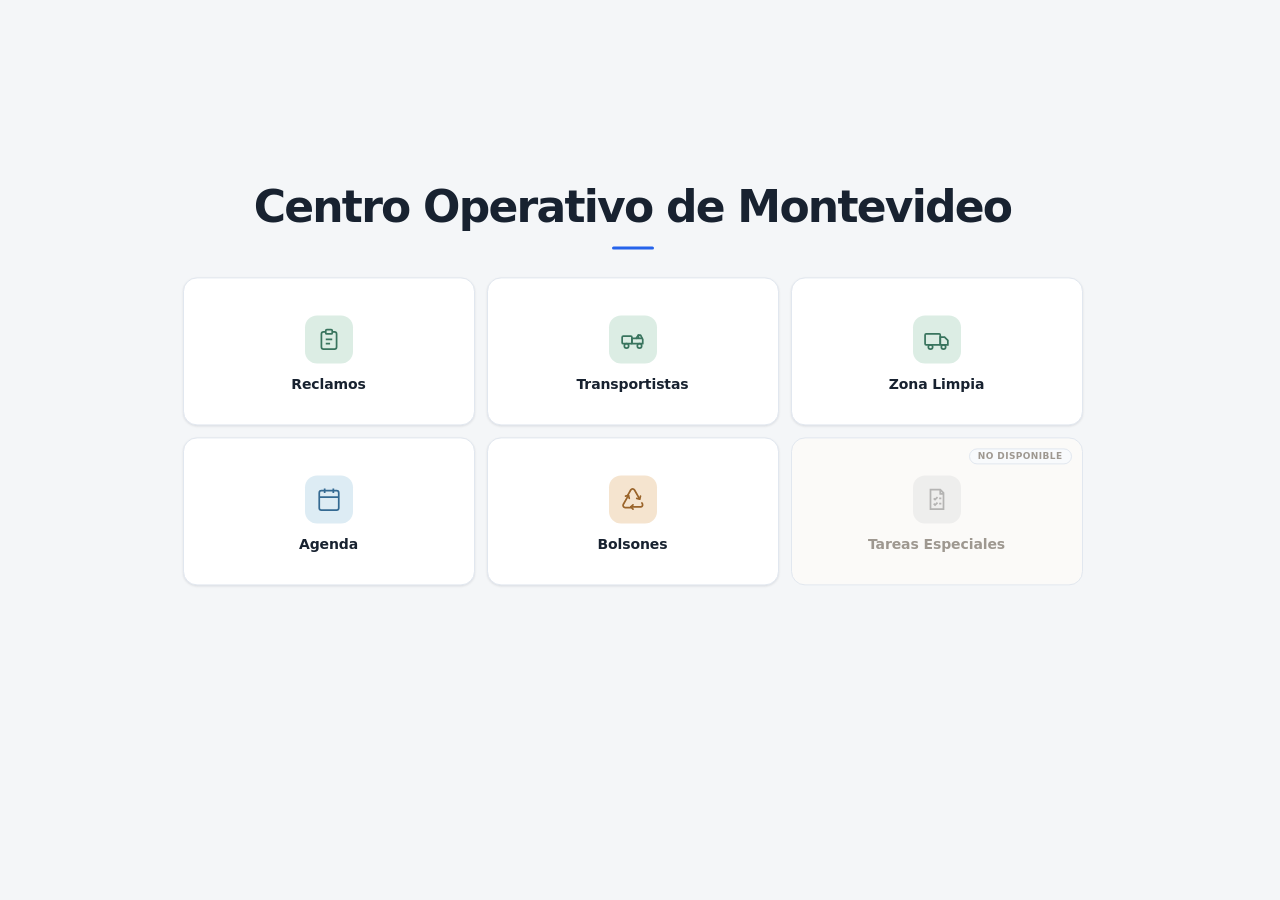
==== commit 7fffd02b: "07.10" ====
--- a/index.html
+++ b/index.html
@@ -110,12 +110,13 @@
       <div class="tile-name">Bolsones</div>
     </a>
 
-    <a class="tile active acc-violet" href="tareas-especiales.html?v=20260922-27">
+    <div class="tile disabled acc-violet" aria-label="Tareas Especiales: temporalmente no disponible">
+      <span class="tile-tag">No disponible</span>
       <div class="tile-icon">
         <svg viewBox="0 0 24 24"><path d="M6 3h9l3 3v15H6z"/><path d="M15 3v4h3"/><path d="m9 11 1.2 1.2 2.3-2.3"/><path d="M14 11h2"/><path d="m9 16 1.2 1.2 2.3-2.3"/><path d="M14 16h2"/></svg>
       </div>
       <div class="tile-name">Tareas Especiales</div>
-    </a>
+    </div>
 
   </div>
 
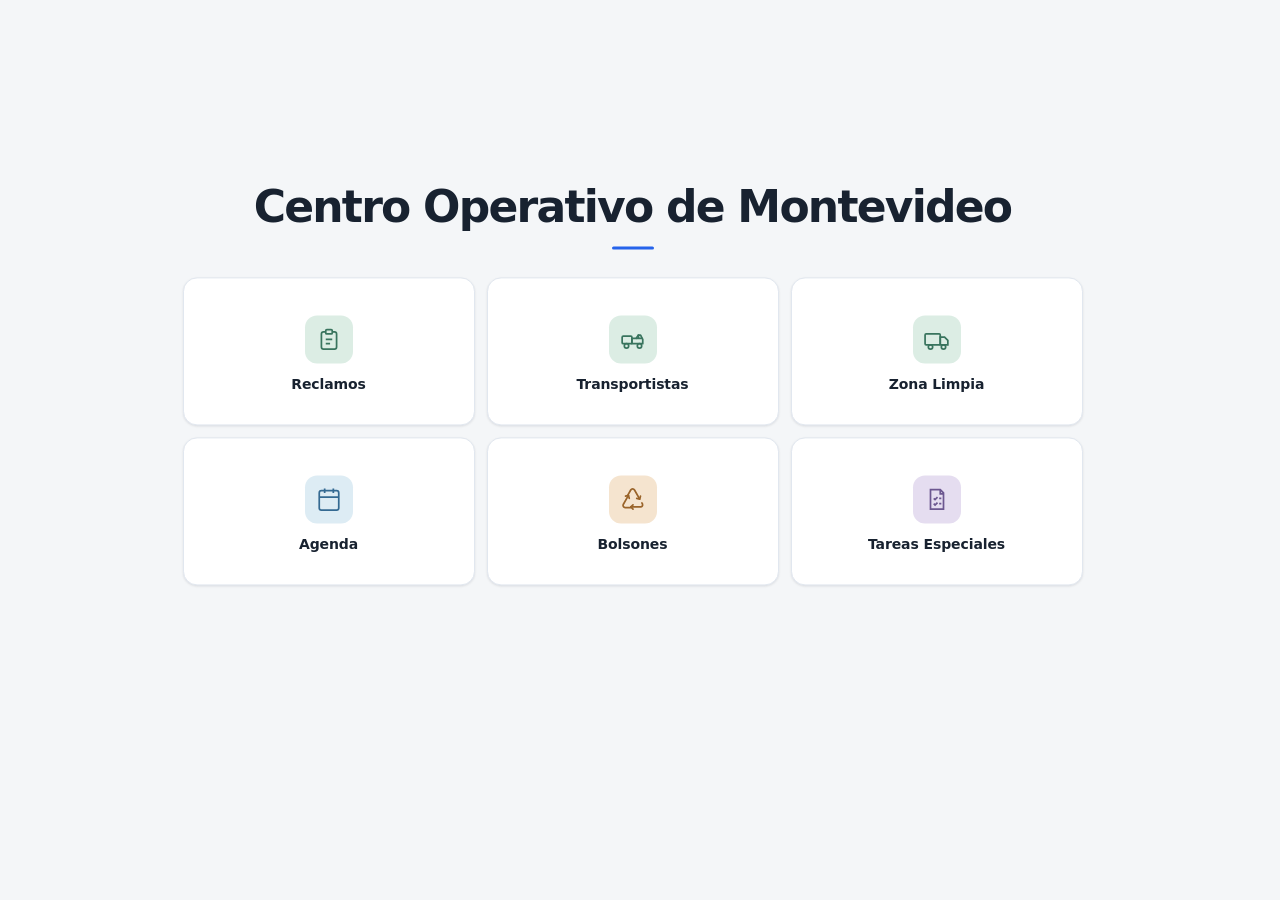
==== commit 90b6fcf3: "Actualiza dashboard de Tareas Especiales e indicadores" ====
--- a/index.html
+++ b/index.html
@@ -110,13 +110,12 @@
       <div class="tile-name">Bolsones</div>
     </a>
 
-    <div class="tile disabled acc-violet" aria-label="Tareas Especiales: temporalmente no disponible">
-      <span class="tile-tag">No disponible</span>
+    <a class="tile active acc-violet" href="tareas-especiales.html?v=20261008-1">
       <div class="tile-icon">
         <svg viewBox="0 0 24 24"><path d="M6 3h9l3 3v15H6z"/><path d="M15 3v4h3"/><path d="m9 11 1.2 1.2 2.3-2.3"/><path d="M14 11h2"/><path d="m9 16 1.2 1.2 2.3-2.3"/><path d="M14 16h2"/></svg>
       </div>
       <div class="tile-name">Tareas Especiales</div>
-    </div>
+    </a>
 
   </div>
 
